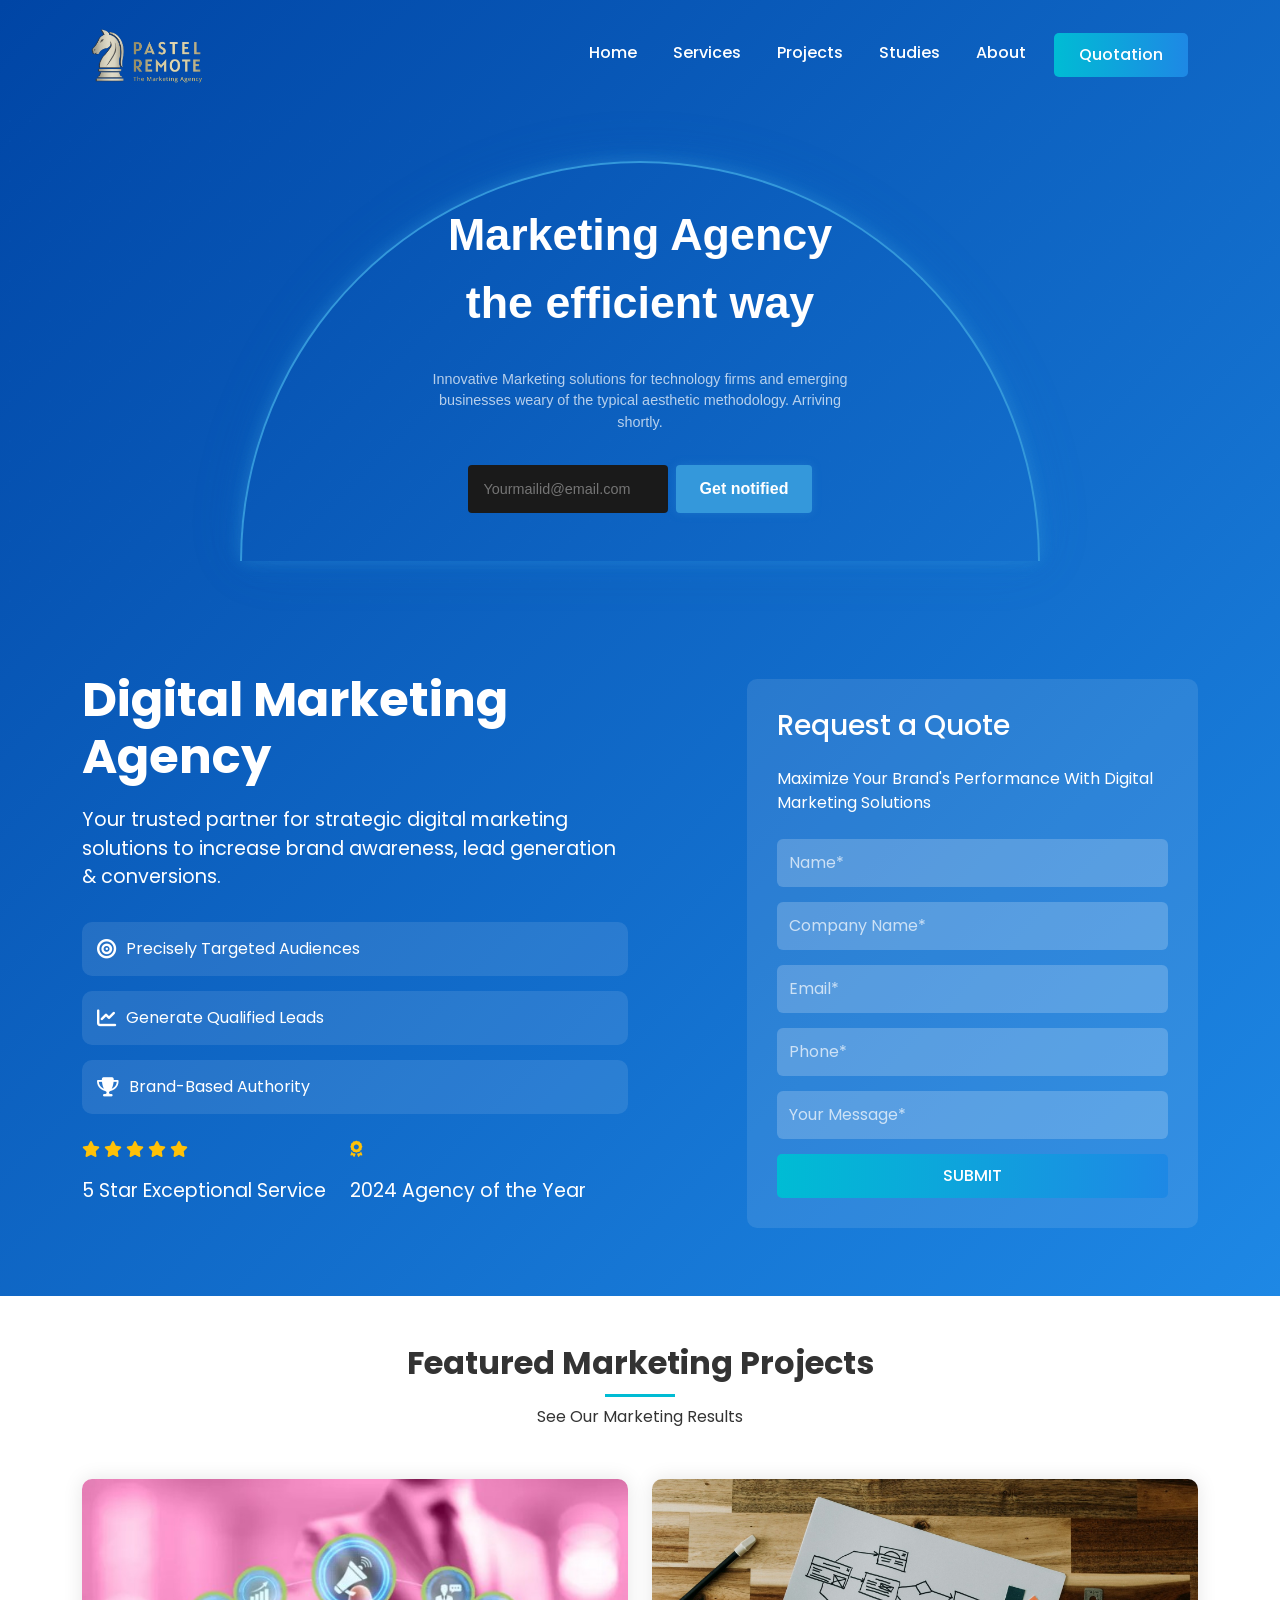
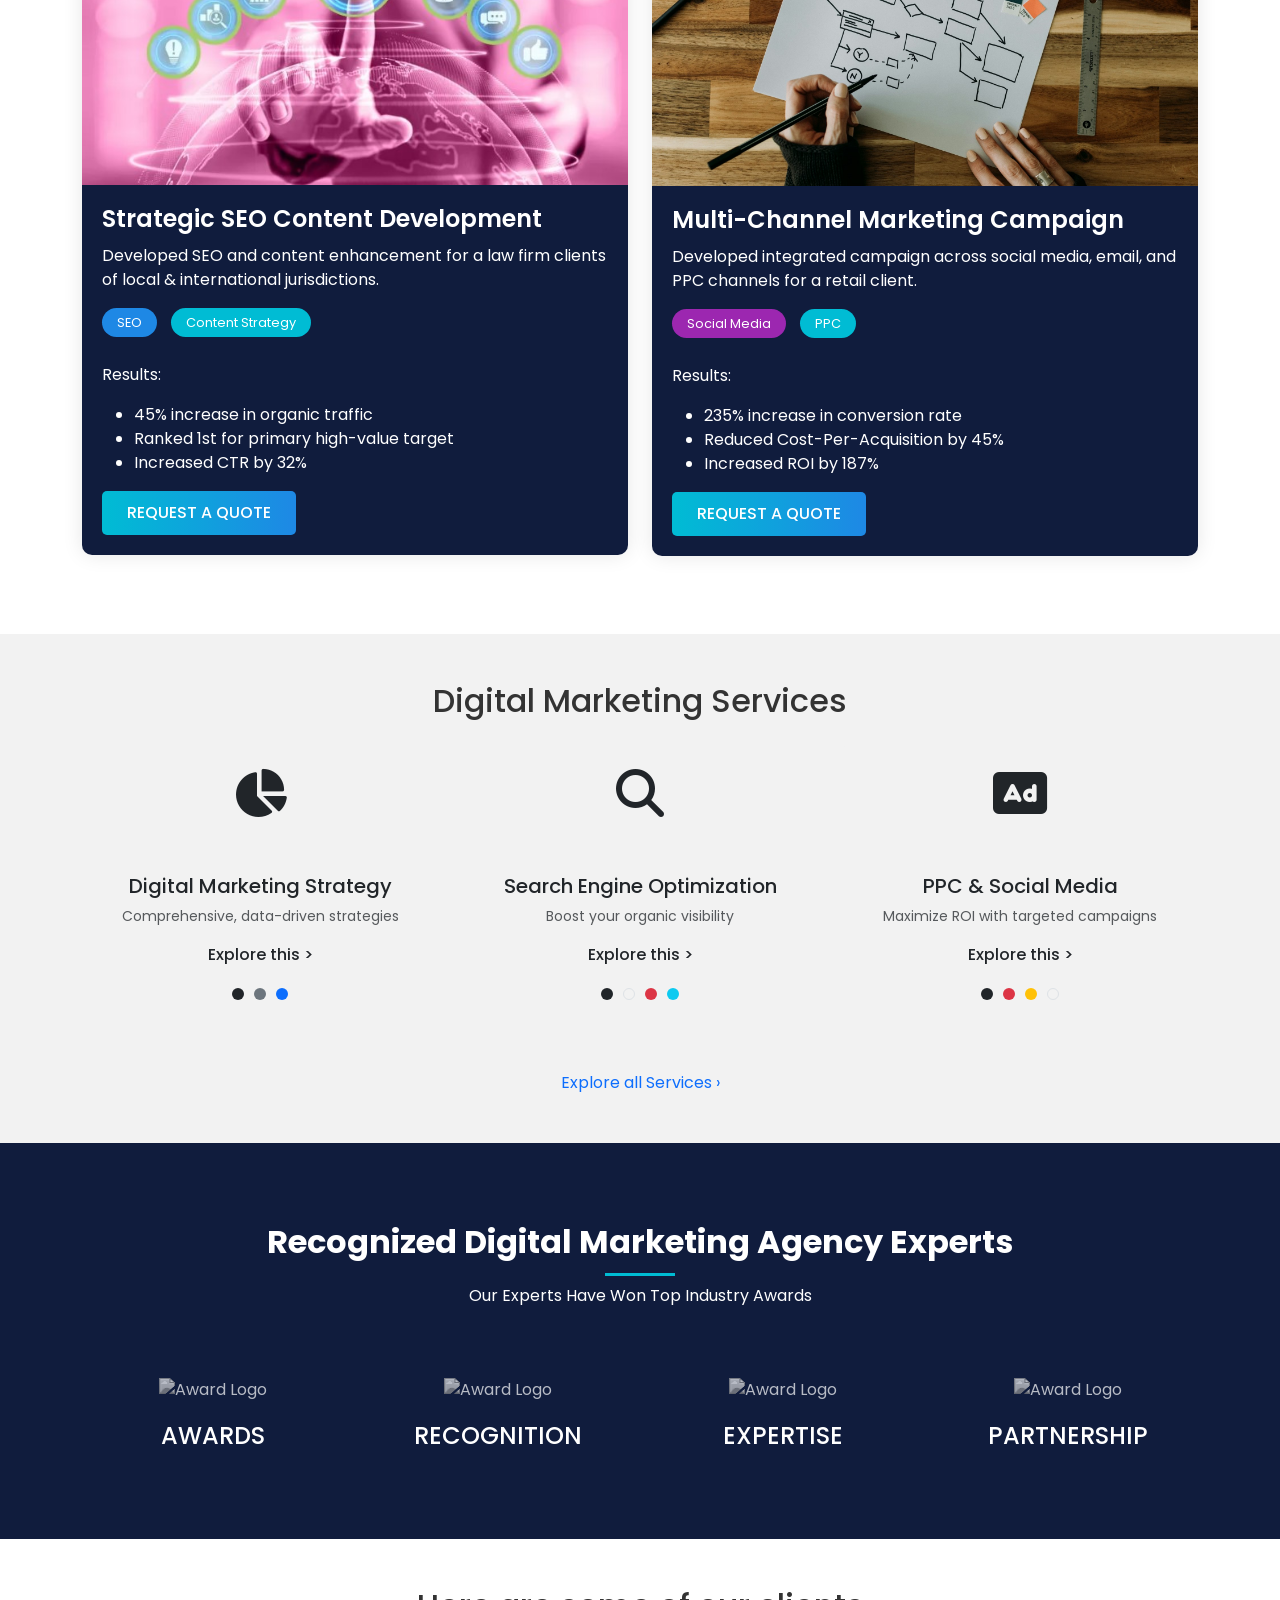
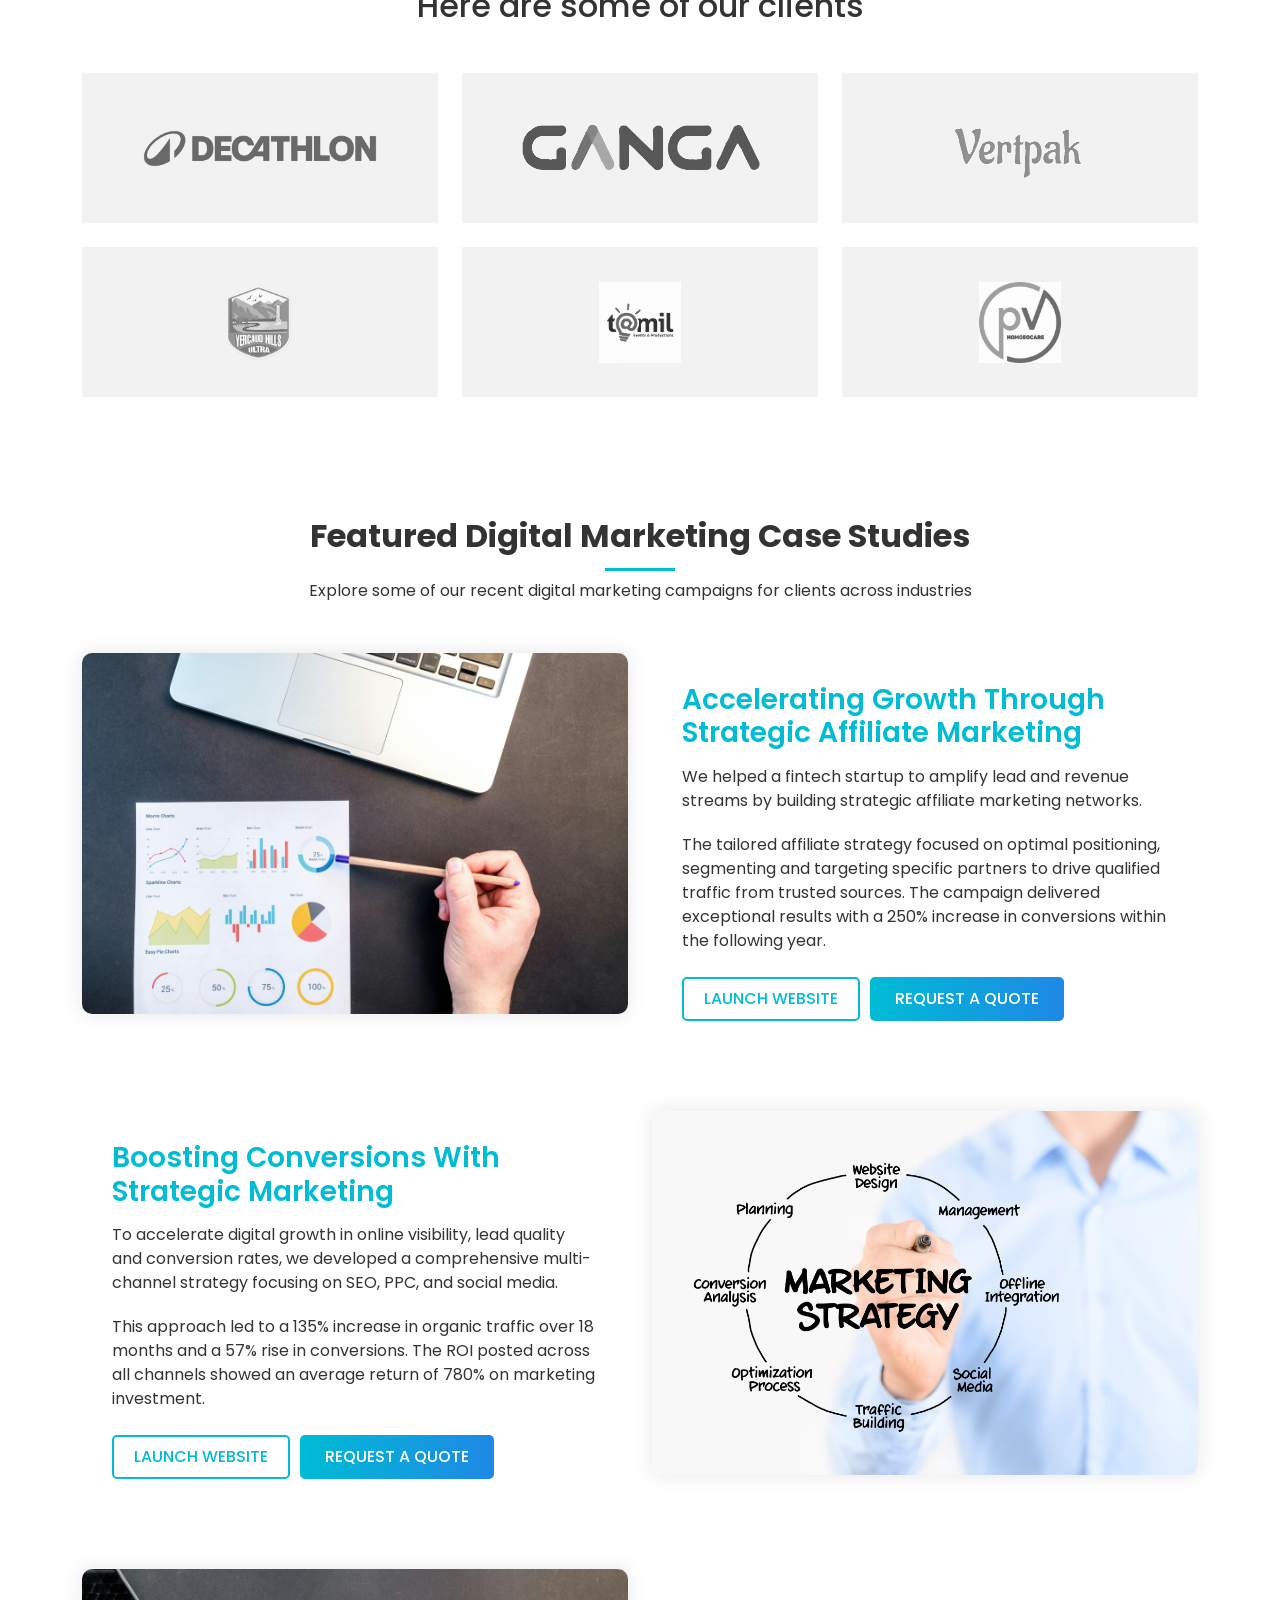
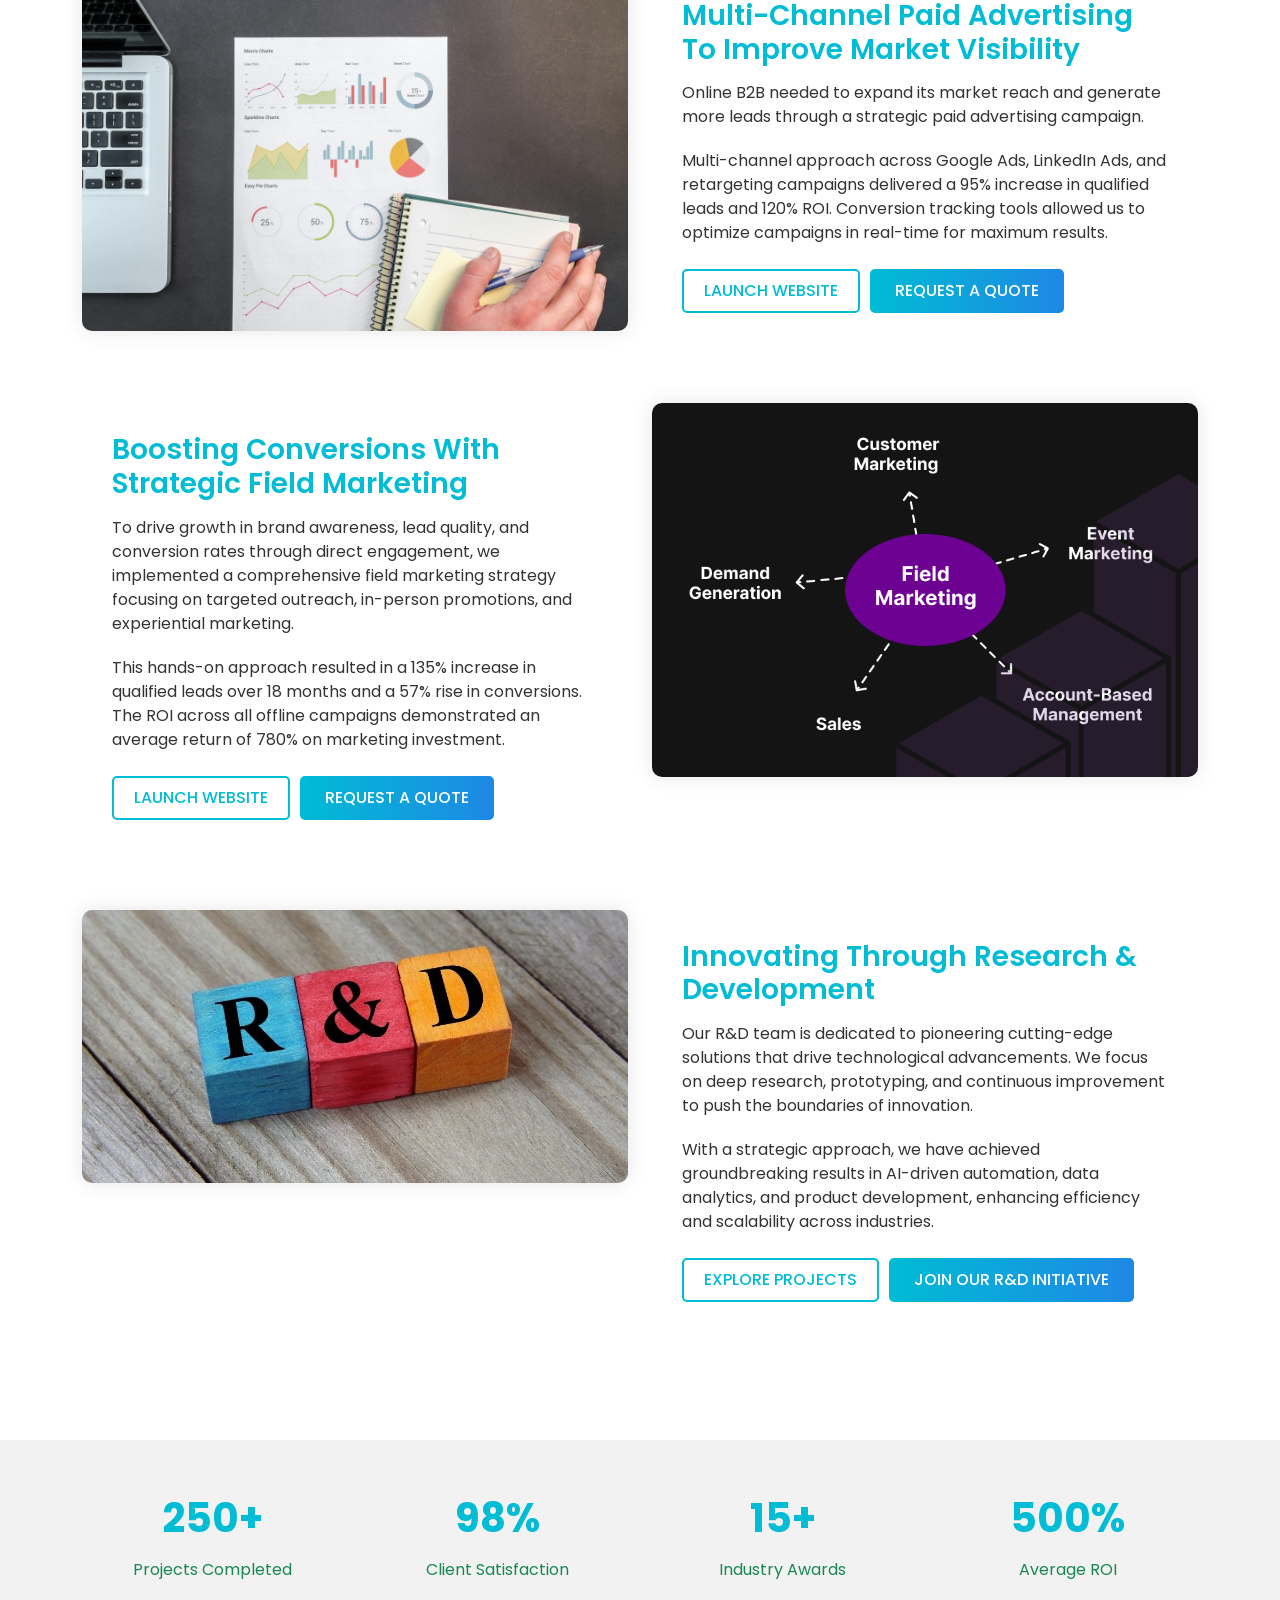
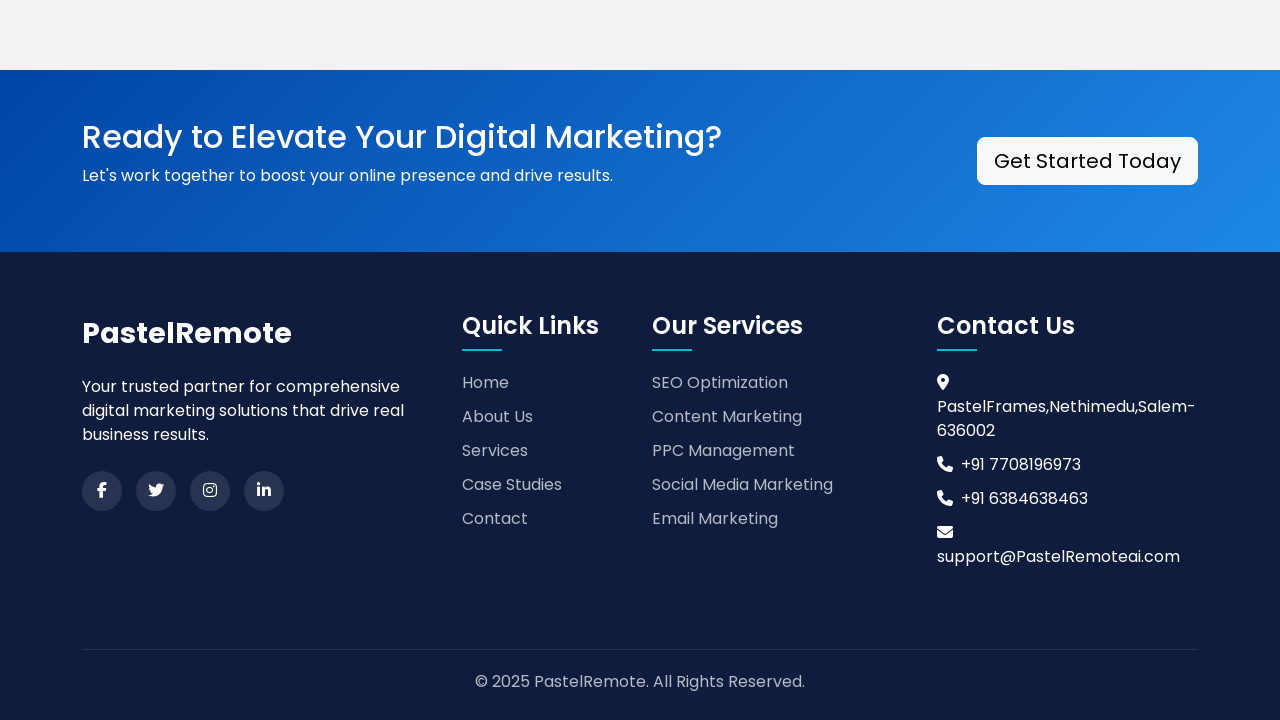
==== index.html @ 35d3e345 "navbar update" ====
<!DOCTYPE html>
<html lang="en">
<head>
    <meta charset="UTF-8">
    <meta name="viewport" content="width=device-width, initial-scale=1.0">
    <title>PastelRemote - Digital Marketing Agency</title>
    <!-- Bootstrap CSS -->
    <link href="https://cdnjs.cloudflare.com/ajax/libs/bootstrap/5.3.0/css/bootstrap.min.css" rel="stylesheet">
    <!-- Font Awesome -->
    <link href="https://cdnjs.cloudflare.com/ajax/libs/font-awesome/6.4.0/css/all.min.css" rel="stylesheet">
    <!-- Google Fonts -->
    <link href="https://fonts.googleapis.com/css2?family=Poppins:wght@300;400;500;600;700&display=swap" rel="stylesheet">
    <style>
        :root {
            --primary-color: #0045a5;
            --secondary-color: #1e88e5;
            --accent-color: #00bcd4;
            --dark-color: #101c3d;
            --light-color: #f8f9fa;
            --text-color: #333;
            --white-color: #fff;
        }
        
        body {
            font-family: 'Poppins', sans-serif;
            color: var(--text-color);
            overflow-x: hidden;
        }
        
        .gradient-bg {
            background: linear-gradient(135deg, var(--primary-color), var(--secondary-color));
            color: var(--white-color);
        }
        
        .dark-bg {
            background-color: var(--dark-color);
            color: var(--white-color);
        }
        
        .navbar {
            padding: 15px 0;
            transition: all 0.3s ease;
        }
        
        .navbar-brand {
            font-weight: 700;
            font-size: 1.8rem;
        }
        
        .navbar-nav .nav-item {
            margin: 0 10px;
        }
        
        .navbar-nav .nav-link {
            color: var(--white-color);
            font-weight: 500;
        }
        
        .btn-gradient {
            background: linear-gradient(to right, var(--accent-color), var(--secondary-color));
            color: var(--white-color);
            border: none;
            padding: 10px 25px;
            border-radius: 5px;
            font-weight: 500;
            transition: all 0.3s ease;
        }
        
        .btn-gradient:hover {
            background: linear-gradient(to right, var(--secondary-color), var(--accent-color));
            transform: translateY(-2px);
            box-shadow: 0 5px 15px rgba(0, 0, 0, 0.1);
        }
        
        .hero-section {
            min-height: 75vh;
            display: flex;
            align-items: center;
            position: relative;
            overflow: hidden;
        }
        
        .hero-content {
            padding: 60px 0;
        }
        
        .hero-content h1 {
            font-size: 3rem;
            font-weight: 700;
            margin-bottom: 20px;
        }
        
        .hero-content p {
            font-size: 1.2rem;
            margin-bottom: 30px;
        }
        
        .feature-box {
            padding: 15px;
            border-radius: 10px;
            display: flex;
            align-items: center;
            margin-bottom: 15px;
            background-color: rgba(255, 255, 255, 0.1);
        }
        
        .feature-box i {
            margin-right: 10px;
            font-size: 1.2rem;
        }
        
        .quote-form {
            background-color: rgba(255, 255, 255, 0.1);
            padding: 30px;
            border-radius: 10px;
        }
        
        .form-control {
            background-color: rgba(255, 255, 255, 0.2);
            border: none;
            color: var(--white-color);
            padding: 12px;
            margin-bottom: 15px;
        }
        
        .form-control::placeholder {
            color: rgba(255, 255, 255, 0.7);
        }
        
        .section-heading {
            margin-bottom: 50px;
            text-align: center;
        }
        
        .section-heading h2 {
            font-weight: 700;
            position: relative;
            display: inline-block;
            padding-bottom: 15px;
        }
        
        .section-heading h2:after {
            content: '';
            position: absolute;
            bottom: 0;
            left: 50%;
            transform: translateX(-50%);
            width: 70px;
            height: 3px;
            background: var(--accent-color);
        }
        
        .project-card {
            margin-bottom: 30px;
            border-radius: 10px;
            overflow: hidden;
            box-shadow: 0 0 20px rgba(0, 0, 0, 0.1);
            transition: all 0.3s ease;
        }
        
        .project-card:hover {
            transform: translateY(-10px);
            box-shadow: 0 10px 30px rgba(0, 0, 0, 0.15);
        }
        
        .project-content {
            padding: 20px;
        }
        
        .project-content h3 {
            font-size: 1.5rem;
            font-weight: 600;
            margin-bottom: 10px;
        }
        
        .project-tag {
            display: inline-block;
            padding: 5px 15px;
            border-radius: 50px;
            font-size: 0.8rem;
            margin-right: 10px;
            margin-bottom: 10px;
            color: var(--white-color);
        }
        
        .tag-seo {
            background-color: var(--secondary-color);
        }
        
        .tag-ppc {
            background-color: var(--accent-color);
        }
        
        .tag-social {
            background-color: #9c27b0;
        }
        
        .service-box {
            text-align: center;
            padding: 30px;
            border-radius: 10px;
            transition: all 0.3s ease;
            background-color: var(--white-color);
            box-shadow: 0 0 20px rgba(0, 0, 0, 0.05);
            margin-bottom: 30px;
        }
        
        .service-box:hover {
            transform: translateY(-10px);
            box-shadow: 0 10px 30px rgba(0, 0, 0, 0.1);
        }
        
        .service-box .service-icon {
            width: 70px;
            height: 70px;
            line-height: 70px;
            border-radius: 50%;
            margin: 0 auto 20px;
            background: linear-gradient(135deg, var(--accent-color), var(--secondary-color));
            color: var(--white-color);
            font-size: 1.5rem;
        }
        
        .service-box h3 {
            font-weight: 600;
            margin-bottom: 15px;
        }
        
        .awards-section {
            padding: 80px 0;
        }
        
        .award-logo {
            height: 80px;
            margin: 20px;
            filter: grayscale(100%);
            opacity: 0.7;
            transition: all 0.3s ease;
        }
        
        .award-logo:hover {
            filter: grayscale(0);
            opacity: 1;
        }
        
        .case-study-card {
            margin-bottom: 60px;
        }
        
        .case-study-img {
            border-radius: 10px;
            overflow: hidden;
            box-shadow: 0 0 20px rgba(0, 0, 0, 0.1);
        }
        
        .case-study-content {
            padding: 30px;
        }
        
        .case-study-content h3 {
            font-weight: 600;
            margin-bottom: 15px;
            color: var(--accent-color);
        }
        
        .case-study-content p {
            margin-bottom: 20px;
        }
        
        .btn-outline {
            border: 2px solid var(--accent-color);
            color: var(--accent-color);
            background: transparent;
            padding: 8px 20px;
            border-radius: 5px;
            font-weight: 500;
            transition: all 0.3s ease;
            margin-right: 10px;
        }
        
        .btn-outline:hover {
            background-color: var(--accent-color);
            color: var(--white-color);
        }
        
        .footer {
            padding: 60px 0 20px;
            background-color: var(--dark-color);
            color: var(--white-color);
        }
        
        .footer-logo {
            margin-bottom: 20px;
            font-size: 1.8rem;
            font-weight: 700;
        }
        
        .footer-links h4 {
            font-weight: 600;
            margin-bottom: 20px;
            position: relative;
            padding-bottom: 10px;
        }
        
        .footer-links h4:after {
            content: '';
            position: absolute;
            bottom: 0;
            left: 0;
            width: 40px;
            height: 2px;
            background: var(--accent-color);
        }
        
        .footer-links ul {
            list-style: none;
            padding-left: 0;
        }
        
        .footer-links ul li {
            margin-bottom: 10px;
        }
        
        .footer-links ul li a {
            color: rgba(255, 255, 255, 0.7);
            text-decoration: none;
            transition: all 0.3s ease;
        }
        
        .footer-links ul li a:hover {
            color: var(--accent-color);
            padding-left: 5px;
        }
        
        .footer-social a {
            display: inline-block;
            width: 40px;
            height: 40px;
            line-height: 40px;
            text-align: center;
            border-radius: 50%;
            background-color: rgba(255, 255, 255, 0.1);
            color: var(--white-color);
            margin-right: 10px;
            transition: all 0.3s ease;
        }
        
        .footer-social a:hover {
            background-color: var(--accent-color);
            transform: translateY(-3px);
        }
        
        .copyright {
            text-align: center;
            padding-top: 20px;
            border-top: 1px solid rgba(255, 255, 255, 0.1);
            margin-top: 40px;
            color: rgba(255, 255, 255, 0.7);
        }
        
        @media (max-width: 991px) {
            .hero-content h1 {
                font-size: 2.5rem;
            }
            
            .quote-form {
                margin-top: 40px;
            }
            
            .service-box {
                margin-bottom: 30px;
            }
        }
        
        @media (max-width: 767px) {
            .hero-content h1 {
                font-size: 2rem;
            }
            
            .hero-content {
                padding: 40px 0;
            }
            
            .section-heading h2 {
                font-size: 1.8rem;
            }
            
            .project-card {
                margin-bottom: 20px;
            }
            
            .case-study-img {
                margin-bottom: 20px;
            }
        }
        
        /* Animation */
        .fade-in {
            opacity: 0;
            animation: fadeIn 1s ease forwards;
        }
        
        @keyframes fadeIn {
            from {
                opacity: 0;
                transform: translateY(20px);
            }
            to {
                opacity: 1;
                transform: translateY(0);
            }
        }
        
        .stats-counter {
            font-size: 2.5rem;
            font-weight: 700;
            margin-bottom: 10px;
            color: var(--accent-color);
        }
        
        .stats-text {
            font-size: 1rem;
            color: rgba(255, 255, 255, 0.8);
        }
        
        .testimonial-slider {
            padding: 40px 0;
        }
        
        .testimonial-item {
            background-color: var(--white-color);
            border-radius: 10px;
            padding: 30px;
            box-shadow: 0 0 20px rgba(0, 0, 0, 0.1);
            margin: 10px;
        }
        
        .testimonial-text {
            font-style: italic;
            margin-bottom: 20px;
        }
        
        .testimonial-author {
            display: flex;
            align-items: center;
        }
        
        .testimonial-author img {
            width: 60px;
            height: 60px;
            border-radius: 50%;
            margin-right: 15px;
        }
        
        .testimonial-info h4 {
            font-size: 1.1rem;
            margin-bottom: 5px;
        }
        
        .testimonial-info p {
            font-size: 0.9rem;
            color: #777;
        }
        
        .rating {
            color: #ffc107;
            margin-bottom: 15px;
        }
        
        /* Carousel Indicators */
        .carousel-indicators {
            position: relative;
            margin-top: 30px;
        }
        
        .carousel-indicators [data-bs-target] {
            width: 12px;
            height: 12px;
            border-radius: 50%;
            background-color: rgba(0, 0, 0, 0.2);
            border: none;
        }
        
        .carousel-indicators .active {
            background-color: var(--accent-color);
        }
    </style>
</head>    
<body>
    <!-- Header -->
    <header class="gradient-bg">
        <nav class="navbar navbar-expand-lg">
            <div class="container">
                <a class="navbar-brand" href="#">
                    <img src="./public/images/logo/paselremote-logo.png" alt="PastelRemote.AI Logo" style="height: auto;width: 27%;">
                </a>
                <button class="navbar-toggler" type="button" data-bs-toggle="collapse" data-bs-target="#navbarNav" aria-controls="navbarNav" aria-expanded="false" aria-label="Toggle navigation">
                    <span class="navbar-toggler-icon"></span>
                </button>
              <div class="collapse navbar-collapse" id="navbarNav">
                    <ul class="navbar-nav ms-auto">
                        <li class="nav-item">
                            <a class="nav-link" href="#home">Home</a>
                        </li>
                        <li class="nav-item">
                            <a class="nav-link" href="#services">Services</a>
                        </li>
                        <li class="nav-item">
                            <a class="nav-link" href="#projects">Projects</a>
                        </li>
                        <li class="nav-item">
                            <a class="nav-link" href="#case-studies">Studies</a>
                        </li>
                        <li class="nav-item">
                            <a class="nav-link" href="#about">About</a>
                        </li>
                        <li class="nav-item">
                            <a class="btn btn-gradient" href="#contact">Quotation</a>
                        </li>
                    </ul>
                </div>
            </div>
        </nav>
        <!-- Hero Section -->
        <div class="design-work-container">
            <style>
              /* Scoped styles that won't affect the rest of your page */
              .design-work-container {
                position: relative;
                width: 100%;
                min-height: 500px;
                display: flex;
                justify-content: center;
                align-items: center;
                overflow: hidden;
                padding: 60px 20px;
                box-sizing: border-box;
              }
          
              .design-work-container * {
                box-sizing: border-box;
                font-family: 'Segoe UI', Tahoma, Geneva, Verdana, sans-serif;
              }
          
              .design-work-dots {
                position: absolute;
                width: 100%;
                height: 100%;
                top: 0;
                left: 0;
                background-image: radial-gradient(circle, rgba(102, 182, 255, 0.05) 1px, transparent 1px);
                background-size: 20px 20px;
                z-index: 1;
                opacity: 0.5;
              }
          
              .design-work-semi-circle {
                position: absolute;
                width: 800px;
                height: 400px;
                border-top-left-radius: 400px;
                border-top-right-radius: 400px;
                border: 2px solid #3498db;
                border-bottom: none;
                top: 50%;
                left: 50%;
                transform: translate(-50%, -50%);
                z-index: 2;
                box-shadow: 
                    0 0 15px rgba(52, 152, 219, 0.3),
                    0 0 30px rgba(52, 152, 219, 0.2),
                    0 0 60px rgba(52, 152, 219, 0.1);
              }
          
              .design-work-content {
                position: relative;
                z-index: 3;
                text-align: center;
                color: #ffffff;
                width: 100%;
                max-width: 500px;
              }
          
              .design-work-content h2 {
                font-size: 2.8rem;
                font-weight: 600;
                margin: 0 0 0.5rem 0;
                color: #ffffff;
              }
          
              .design-work-content .subtitle {
                font-size: 2.8rem;
                font-weight: 600;
                margin: 0 0 2rem 0;
                color: #ffffff;
              }
          
              .design-work-content p {
                color: rgba(255, 255, 255, 0.7);
                font-size: 0.9rem;
                line-height: 1.5;
                margin: 0 auto 2rem auto;
                max-width: 450px;
              }
          
              .design-work-form {
                display: flex;
                justify-content: center;
                gap: 0.5rem;
                margin-top: 1.5rem;
              }
          
              .design-work-input {
                padding: 0.75rem 1rem;
                background-color: #1a1a1a;
                border: none;
                border-radius: 4px;
                color: #ffffff;
                font-size: 0.9rem;
                width: 200px;
              }
          
              .design-work-button {
                padding: 0.75rem 1.5rem;
                background-color: #3498db;
                color: #ffffff;
                border: none;
                border-radius: 4px;
                font-weight: 600;
                cursor: pointer;
                transition: all 0.3s ease;
                box-shadow: 0 0 10px rgba(52, 152, 219, 0.3);
              }
          
              .design-work-button:hover {
                background-color: #67b6ff;
                box-shadow: 0 0 15px rgba(52, 152, 219, 0.5);
              }
          
              @media (max-width: 768px) {
                .design-work-content h2, 
                .design-work-content .subtitle {
                  font-size: 2rem;
                }
          
                .design-work-semi-circle {
                  width: 120vw;
                  height: 60vw;
                  border-top-left-radius: 60vw;
                  border-top-right-radius: 60vw;
                }
                
                .design-work-form {
                  flex-direction: column;
                  align-items: center;
                }
                
                .design-work-input {
                  width: 100%;
                  max-width: 300px;
                }
              }
            </style>
          
            <div class="design-work-dots"></div>
            <div class="design-work-semi-circle"></div>
            <div class="design-work-content">
              <h2>Marketing Agency</h2>
              <div class="subtitle">the efficient way</div>
              <p>Innovative Marketing solutions for technology firms and emerging businesses weary of the typical aesthetic methodology. Arriving shortly.</p>
              <div class="design-work-form">
                <input type="email" class="design-work-input" placeholder="Yourmailid@email.com" aria-label="Email address">
                <button class="design-work-button">Get notified</button>
              </div>
            </div>
          </div>
          
          <script>
            // Isolated script to avoid conflicts
            (function() {
              const button = document.querySelector('.design-work-button');
              const input = document.querySelector('.design-work-input');
              
              if (button && input) {
                button.addEventListener('click', function() {
                  if (input.value) {
                    alert('Thank you! We will notify you when we launch.');
                    input.value = '';
                  } else {
                    alert('Please enter your email address.');
                  }
                });
              }
            })();
          </script>
        <section class="hero-section" id="home">
            <div class="container">
                <div class="row align-items-center">
                    <div class="col-lg-6 fade-in">
                        <div class="hero-content">
                            <h1>Digital Marketing Agency</h1>
                            <p>Your trusted partner for strategic digital marketing solutions to increase brand awareness, lead generation & conversions.</p>
                            
                            <div class="feature-box">
                                <i class="fas fa-bullseye"></i>
                                <span>Precisely Targeted Audiences</span>
                            </div>
                            
                            <div class="feature-box">
                                <i class="fas fa-chart-line"></i>
                                <span>Generate Qualified Leads</span>
                            </div>
                            
                            <div class="feature-box">
                                <i class="fas fa-trophy"></i>
                                <span>Brand-Based Authority</span>
                            </div>
                            
                            <div class="d-flex mt-4">
                                <div class="me-4">
                                    <div class="rating">
                                        <i class="fas fa-star"></i>
                                        <i class="fas fa-star"></i>
                                        <i class="fas fa-star"></i>
                                        <i class="fas fa-star"></i>
                                        <i class="fas fa-star"></i>
                                    </div>
                                    <p>5 Star Exceptional Service</p>
                                </div>
                                <div>
                                    <div class="rating">
                                        <i class="fas fa-award"></i>
                                    </div>
                                    <p>2024 Agency of the Year</p>
                                </div>
                            </div>
                        </div>
                    </div>
                    <div class="col-lg-5 offset-lg-1 fade-in">
                        <div class="quote-form">
                            <h3 class="mb-4">Request a Quote</h3>
                            <p class="mb-4">Maximize Your Brand's Performance With Digital Marketing Solutions</p>
                            <form>
                                <div class="form-group">
                                    <input type="text" class="form-control" placeholder="Name*" required>
                                </div>
                                <div class="form-group">
                                    <input type="text" class="form-control" placeholder="Company Name*" required>
                                </div>
                                <div class="form-group">
                                    <input type="email" class="form-control" placeholder="Email*" required>
                                </div>
                                <div class="form-group">
                                    <input type="tel" class="form-control" placeholder="Phone*" required>
                                </div>
                                <div class="form-group">
                                    <input type="text" class="form-control" placeholder="Your Message*" required>
                                </div>
                                <button type="submit" class="btn btn-gradient w-100">SUBMIT</button>
                            </form>
                        </div>
                    </div>
                </div>
            </div>
        </section>
    </header>

    <!-- Featured Projects Section -->
    <section class="py-5" id="projects">
        <div class="container">
            <div class="section-heading">
                <h2>Featured Marketing Projects</h2>
                <p>See Our Marketing Results</p>
            </div>
            
            <div class="row">
                <div class="col-lg-6 fade-in">
                    <div class="project-card">
                        <img src="public/images/campigns_right.jpg" alt="Project Image" class="img-fluid">
                        <div class="project-content dark-bg">
                            <h3>Strategic SEO Content Development</h3>
                            <p>Developed SEO and content enhancement for a law firm clients of local & international jurisdictions.</p>
                            <div class="mb-3">
                                <span class="project-tag tag-seo">SEO</span>
                                <span class="project-tag tag-ppc">Content Strategy</span>
                            </div>
                            <p>Results:</p>
                            <ul>
                                <li>45% increase in organic traffic</li>
                                <li>Ranked 1st for primary high-value target</li>
                                <li>Increased CTR by 32%</li>
                            </ul>
                            <a href="#" class="btn btn-gradient">REQUEST A QUOTE</a>
                        </div>
                    </div>
                </div>
                
                <div class="col-lg-6 fade-in">
                    <div class="project-card">
                        <img src="public/images/planning.jpg" alt="Project Image" class="img-fluid">
                        <div class="project-content dark-bg">
                            <h3>Multi-Channel Marketing Campaign</h3>
                            <p>Developed integrated campaign across social media, email, and PPC channels for a retail client.</p>
                            <div class="mb-3">
                                <span class="project-tag tag-social">Social Media</span>
                                <span class="project-tag tag-ppc">PPC</span>
                            </div>
                            <p>Results:</p>
                            <ul>
                                <li>235% increase in conversion rate</li>
                                <li>Reduced Cost-Per-Acquisition by 45%</li>
                                <li>Increased ROI by 187%</li>
                            </ul>
                            <a href="#" class="btn btn-gradient">REQUEST A QUOTE</a>
                        </div>
                    </div>
                </div>
            </div>
        </div>
    </section>

    <!-- Services Section -->
    <section class="py-5 bg-light" id="services">
        <div class="container">
            <h2 class="text-center mb-4">Digital Marketing Services</h2>
            
            <div class="row">
                <div class="col-md-4 mb-4">
                    <div class="card border-0 bg-light">
                        <div class="text-center p-4">
                            <div class="service-icon mb-3">
                                <i class="fas fa-chart-pie fa-3x"></i>
                            </div>
                        </div>
                        <div class="card-body text-center">
                            <h5 class="card-title">Digital Marketing Strategy</h5>
                            <p class="card-text small text-muted">Comprehensive, data-driven strategies</p>
                            <p class="price mt-2">Explore this ></p>
                            <div class="color-options mt-3">
                                <span class="dot bg-dark"></span>
                                <span class="dot bg-secondary"></span>
                                <span class="dot bg-primary"></span>
                            </div>
                        </div>
                    </div>
                </div>
                
                <div class="col-md-4 mb-4">
                    <div class="card border-0 bg-light">
                        <div class="text-center p-4">
                            <div class="service-icon mb-3">
                                <i class="fas fa-search fa-3x"></i>
                            </div>
                        </div>
                        <div class="card-body text-center">
                            <h5 class="card-title">Search Engine Optimization</h5>
                            <p class="card-text small text-muted">Boost your organic visibility</p>
                            <p class="price mt-2">Explore this ></p>
                            <div class="color-options mt-3">
                                <span class="dot bg-dark"></span>
                                <span class="dot bg-light border"></span>
                                <span class="dot bg-danger"></span>
                                <span class="dot bg-info"></span>
                            </div>
                        </div>
                    </div>
                </div>
                
                <div class="col-md-4 mb-4">
                    <div class="card border-0 bg-light">
                        <div class="text-center p-4">
                            <div class="service-icon mb-3">
                                <i class="fas fa-ad fa-3x"></i>
                            </div>
                        </div>
                        <div class="card-body text-center">
                            <h5 class="card-title">PPC & Social Media</h5>
                            <p class="card-text small text-muted">Maximize ROI with targeted campaigns</p>
                            <p class="price mt-2">Explore this ></p>
                            <div class="color-options mt-3">
                                <span class="dot bg-dark"></span>
                                <span class="dot bg-danger"></span>
                                <span class="dot bg-warning"></span>
                                <span class="dot bg-light border"></span>
                            </div>
                        </div>
                    </div>
                </div>
            </div>
            
            <div class="text-center mt-4">
                <a href="#" class="text-decoration-none">Explore all Services ›</a>
            </div>
        </div>
        
        <style>
            .dot {
                display: inline-block;
                width: 12px;
                height: 12px;
                border-radius: 50%;
                margin: 0 3px;
            }
            .price {
                font-weight: 500;
            }
            .card {
                transition: transform 0.3s;
            }
            .card:hover {
                transform: translateY(-5px);
            }
        </style>
    </section>

    <!-- Awards Section -->
    <section class="awards-section dark-bg" id="awards">
        <div class="container">
            <div class="section-heading">
                <h2>Recognized Digital Marketing Agency Experts</h2>
                <p>Our Experts Have Won Top Industry Awards</p>
            </div>
            
            <div class="row text-center">
                <div class="col-lg-3 col-md-6 fade-in">
                    <img src="/api/placeholder/160/80" alt="Award Logo" class="award-logo">
                    <h4>AWARDS</h4>
                </div>
                
                <div class="col-lg-3 col-md-6 fade-in">
                    <img src="/api/placeholder/160/80" alt="Award Logo" class="award-logo">
                    <h4>RECOGNITION</h4>
                </div>
                
                <div class="col-lg-3 col-md-6 fade-in">
                    <img src="/api/placeholder/160/80" alt="Award Logo" class="award-logo">
                    <h4>EXPERTISE</h4>
                </div>
                
                <div class="col-lg-3 col-md-6 fade-in">
                    <img src="/api/placeholder/160/80" alt="Award Logo" class="award-logo">
                    <h4>PARTNERSHIP</h4>
                </div>
            </div>
            

        </div>
    </section>
    <section class="py-5">
        <div class="container">
            <h2 class="text-center mb-5">Here are some of our clients</h2>
            
            <div class="row">
                <!-- First row of logos -->
                <div class="col-md-4 mb-4">
                    <div class="client-box bg-light p-4 d-flex align-items-center justify-content-center">
                        <img src="public/images/logo/Decathlon_Logo.png" alt="Decathlon" class="client-logo">
                    </div>
                </div>
                <div class="col-md-4 mb-4">
                    <div class="client-box bg-light p-4 d-flex align-items-center justify-content-center">
                        <img src="public/images/logo/ganga.png" alt="Ganga" class="client-logo">
                    </div>
                </div>

                
                <div class="col-md-4 mb-4">
                    <div class="client-box bg-light p-4 d-flex align-items-center justify-content-center">
                        <img src="public/images/logo/vertpak.png" alt="Vertpak" class="client-logo">
                    </div>
                </div>
                
                <!-- Second row of logos -->
                <div class="col-md-4 mb-4">
                    <div class="client-box bg-light p-4 d-flex align-items-center justify-content-center">
                        <img src="public/images/logo/yercaud_hills_ultra.png" alt="Yercaud Hills Ultra" class="client-logo">
                    </div>
                </div>
                
                <div class="col-md-4 mb-4">
                    <div class="client-box bg-light p-4 d-flex align-items-center justify-content-center">
                        <img src="public/images/logo/tamil_events.png" alt="Tamil Events" class="client-logo">
                    </div>
                </div>
                <div class="col-md-4 mb-4">
                    <div class="client-box bg-light p-4 d-flex align-items-center justify-content-center">
                        <img src="public/images/logo/homeo.jpg" alt="Modern Madras" class="client-logo">
                    </div>
                </div>
                

            </div>
        </div>
        
        <style>
            .client-box {
                height: 150px;
                border-radius: 0;
                overflow: hidden;
            }
            
            .client-logo {
                max-width: 80%;
                max-height: 80%;
                object-fit: contain;
                filter: grayscale(100%);
                opacity: 0.8;
                transition: all 0.3s ease;
            }
            
            .client-box:hover .client-logo {
                filter: grayscale(0%);
                opacity: 1;
            }
            
            .bg-light {
                background-color: #f2f2f2 !important;
            }
        </style>
    </section>

    <!-- Case Studies Section -->
    <section class="py-5" id="case-studies">
        <div class="container">
            <div class="section-heading">
                <h2>Featured Digital Marketing Case Studies</h2>
                <p>Explore some of our recent digital marketing campaigns for clients across industries</p>
            </div>
            
            <div class="row case-study-card">
                <div class="col-lg-6 fade-in">
                    <div class="case-study-img">
                        <img src="public/images/case_study.jpg" alt="Case Study Image" class="img-fluid">
                    </div>
                </div>
                <div class="col-lg-6 fade-in">
                    <div class="case-study-content">
                        <h3>Accelerating Growth Through Strategic Affiliate Marketing</h3>
                        <p>We helped a fintech startup to amplify lead and revenue streams by building strategic affiliate marketing networks.</p>
                        <p>The tailored affiliate strategy focused on optimal positioning, segmenting and targeting specific partners to drive qualified traffic from trusted sources. The campaign delivered exceptional results with a 250% increase in conversions within the following year.</p>
                        <div class="d-flex mt-4">
                            <a href="#" class="btn btn-outline">LAUNCH WEBSITE</a>
                            <a href="#" class="btn btn-gradient">REQUEST A QUOTE</a>
                        </div>
                    </div>
                </div>
            </div>
            
            <div class="row case-study-card">
                <div class="col-lg-6 order-lg-2 fade-in">
                    <div class="case-study-img">
                        <img src="public/images/campigns.jpg" alt="Case Study Image" class="img-fluid">
                    </div>
                </div>
                <div class="col-lg-6 order-lg-1 fade-in">
                    <div class="case-study-content">
                        <h3>Boosting Conversions With Strategic Marketing</h3>
                        <p>To accelerate digital growth in online visibility, lead quality and conversion rates, we developed a comprehensive multi-channel strategy focusing on SEO, PPC, and social media.</p>
                        <p>This approach led to a 135% increase in organic traffic over 18 months and a 57% rise in conversions. The ROI posted across all channels showed an average return of 780% on marketing investment.</p>
                        <div class="d-flex mt-4">
                            <a href="#" class="btn btn-outline">LAUNCH WEBSITE</a>
                            <a href="#" class="btn btn-gradient">REQUEST A QUOTE</a>
                        </div>
                    </div>
                </div>
            </div>            
            <div class="row case-study-card">
                <div class="col-lg-6 fade-in">
                    <div class="case-study-img">
                        <img src="public/images/case_study_1.jpg" alt="Case Study Image" class="img-fluid">
                    </div>
                </div>
                <div class="col-lg-6 fade-in">
                    <div class="case-study-content">
                        <h3>Multi-Channel Paid Advertising To Improve Market Visibility</h3>
                        <p>Online B2B needed to expand its market reach and generate more leads through a strategic paid advertising campaign.</p>
                        <p>Multi-channel approach across Google Ads, LinkedIn Ads, and retargeting campaigns delivered a 95% increase in qualified leads and 120% ROI. Conversion tracking tools allowed us to optimize campaigns in real-time for maximum results.</p>
                        <div class="d-flex mt-4">
                            <a href="#" class="btn btn-outline">LAUNCH WEBSITE</a>
                            <a href="#" class="btn btn-gradient">REQUEST A QUOTE</a>
                        </div>
                    </div>
                </div>
            </div>
            <div class="row case-study-card">
                <div class="col-lg-6 order-lg-2 fade-in">
                    <div class="case-study-img">
                        <img src="public/images/feild-marketing.png" alt="Case Study Image" class="img-fluid">
                    </div>
                </div>
                <div class="col-lg-6 order-lg-1 fade-in">
                    <div class="case-study-content">
                        <h3>Boosting Conversions With Strategic Field Marketing</h3>
                        <p>To drive growth in brand awareness, lead quality, and conversion rates through direct engagement, we implemented a comprehensive field marketing strategy focusing on targeted outreach, in-person promotions, and experiential marketing.</p>
                        <p>This hands-on approach resulted in a 135% increase in qualified leads over 18 months and a 57% rise in conversions. The ROI across all offline campaigns demonstrated an average return of 780% on marketing investment.</p>
                        <div class="d-flex mt-4">
                            <a href="#" class="btn btn-outline">LAUNCH WEBSITE</a>
                            <a href="#" class="btn btn-gradient">REQUEST A QUOTE</a>
                        </div>
                    </div>
                </div>
            </div>
            <div class="row case-study-card">
                <div class="col-lg-6  fade-in">
                    <div class="case-study-img">
                        <img src="public/images/r&d.jpg" alt="Research & Development Image" class="img-fluid">
                    </div>
                </div>
                <div class="col-lg-6  fade-in">
                    <div class="case-study-content">
                        <h3>Innovating Through Research & Development</h3>
                        <p>Our R&D team is dedicated to pioneering cutting-edge solutions that drive technological advancements. We focus on deep research, prototyping, and continuous improvement to push the boundaries of innovation.</p>
                        <p>With a strategic approach, we have achieved groundbreaking results in AI-driven automation, data analytics, and product development, enhancing efficiency and scalability across industries.</p>
                        <div class="d-flex mt-4">
                            <a href="#" class="btn btn-outline">EXPLORE PROJECTS</a>
                            <a href="#" class="btn btn-gradient">JOIN OUR R&D INITIATIVE</a>
                        </div>
                    </div>
                </div>
            </div>
            
        </div>
    </section>

    <!-- Testimonials Section -->
    <!-- <section class="testimonials-section py-5">
        <div class="container">
            <div class="row justify-content-center">
                <div class="col-lg-8 text-center">
                    <div class="testimonial-icon mb-3">
                        <i class="fas fa-quote-right fa-2x"></i>
                    </div>
                    <h2>Our People Are Saying</h2>
                    
                    <div id="testimonialCarousel" class="carousel slide" data-bs-ride="carousel">
                        <div class="carousel-inner">
                            <div class="carousel-item active">
                                <div class="testimonial-content">
                                    <p class="testimonial-text">
                                        "PastelRemote transformed our digital presence. Their strategic approach to SEO and content marketing doubled our organic traffic in just 6 months."
                                    </p>
                                    <div class="profile-images mt-5 mb-3">
                                        <div class="profile-image-group">
                                            <img src="/api/placeholder/60/60" alt="Client 1" class="rounded-circle profile-img active">
                                            <img src="/api/placeholder/60/60" alt="Client 2" class="rounded-circle profile-img">
                                            <img src="/api/placeholder/60/60" alt="Client 3" class="rounded-circle profile-img">
                                        </div>
                                    </div>
                                    <h5 class="client-name">Sarah Johnson</h5>
                                    <p class="client-position">Marketing Director, TechSolutions</p>
                                </div>
                            </div>
                            
                            <div class="carousel-item">
                                <div class="testimonial-content">
                                    <p class="testimonial-text">
                                        "The PPC campaigns developed by PastelRemote reduced our cost per acquisition by 40% while increasing our conversion rates significantly."
                                    </p>
                                    <div class="profile-images mt-5 mb-3">
                                        <div class="profile-image-group">
                                            <img src="/api/placeholder/60/60" alt="Client 1" class="rounded-circle profile-img">
                                            <img src="/api/placeholder/60/60" alt="Client 2" class="rounded-circle profile-img active">
                                            <img src="/api/placeholder/60/60" alt="Client 3" class="rounded-circle profile-img">
                                        </div>
                                    </div>
                                    <h5 class="client-name">Michael Rodriguez</h5>
                                    <p class="client-position">CEO, Growth Enterprises</p>
                                </div>
                            </div>
                            
                            <div class="carousel-item">
                                <div class="testimonial-content">
                                    <p class="testimonial-text">
                                        "Their holistic approach to digital marketing has been a game-changer for our brand. We've seen a 300% ROI on our marketing spend."
                                    </p>
                                    <div class="profile-images mt-5 mb-3">
                                        <div class="profile-image-group">
                                            <img src="/api/placeholder/60/60" alt="Client 1" class="rounded-circle profile-img">
                                            <img src="/api/placeholder/60/60" alt="Client 2" class="rounded-circle profile-img">
                                            <img src="/api/placeholder/60/60" alt="Client 3" class="rounded-circle profile-img active">
                                        </div>
                                    </div>
                                    <h5 class="client-name">Amanda Chen</h5>
                                    <p class="client-position">Founder, StyleHub</p>
                                </div>
                            </div>
                            
                            <div class="carousel-item">
                                <div class="testimonial-content">
                                    <p class="testimonial-text">
                                        "Working with PastelRemote has been a revelation. Their email marketing campaigns have consistently delivered a 25% open rate and 12% click-through rate."
                                    </p>
                                    <div class="profile-images mt-5 mb-3">
                                        <div class="profile-image-group">
                                            <img src="/api/placeholder/60/60" alt="Client 4" class="rounded-circle profile-img active">
                                            <img src="/api/placeholder/60/60" alt="Client 5" class="rounded-circle profile-img">
                                            <img src="/api/placeholder/60/60" alt="Client 6" class="rounded-circle profile-img">
                                        </div>
                                    </div>
                                    <h5 class="client-name">David Thompson</h5>
                                    <p class="client-position">Marketing Manager, Retail Group</p>
                                </div>
                            </div>
                        </div>
                        
                        <div class="carousel-controls mt-4">
                            <button class="carousel-control-prev" type="button" data-bs-target="#testimonialCarousel" data-bs-slide="prev">
                                <span class="carousel-control-prev-icon" aria-hidden="true"></span>
                                <span class="visually-hidden">Previous</span>
                            </button>
                            <button class="carousel-control-next" type="button" data-bs-target="#testimonialCarousel" data-bs-slide="next">
                                <span class="carousel-control-next-icon" aria-hidden="true"></span>
                                <span class="visually-hidden">Next</span>
                            </button>
                        </div>
                    </div>
                </div>
            </div>
        </div>
        
        <style>
            .testimonials-section {
                background: linear-gradient(135deg, #f9f0ff 0%, #ffe2e6 100%);
                padding: 80px 0;
            }
            
            .testimonial-icon {
                color: #8a3cff;
            }
            
            h2 {
                margin-bottom: 40px;
                font-weight: 600;
            }
            
            .testimonial-text {
                font-size: 1.25rem;
                line-height: 1.8;
                color: #555;
                max-width: 750px;
                margin: 0 auto;
            }
            
            .profile-images {
                display: flex;
                justify-content: center;
            }
            
            .profile-image-group {
                display: flex;
                justify-content: center;
                align-items: center;
            }
            
            .profile-img {
                width: 50px;
                height: 50px;
                object-fit: cover;
                margin: 0 5px;
                border: 2px solid transparent;
                opacity: 0.5;
                transition: all 0.3s ease;
            }
            
            .profile-img.active {
                width: 60px;
                height: 60px;
                opacity: 1;
                border: 2px solid #8a3cff;
            }
            
            .client-name {
                font-weight: 600;
                margin-bottom: 5px;
            }
            
            .client-position {
                color: #777;
                font-size: 0.9rem;
            }
            
            .carousel-controls {
                display: flex;
                justify-content: center;
                gap: 20px;
            }
            
            .carousel-control-prev, .carousel-control-next {
                position: relative;
                width: 40px;
                height: 40px;
                background-color: rgba(138, 60, 255, 0.1);
                border-radius: 50%;
                border: none;
                display: flex;
                align-items: center;
                justify-content: center;
            }
            
            .carousel-control-prev-icon, .carousel-control-next-icon {
                background-color: #8a3cff;
                border-radius: 50%;
                padding: 10px;
            }
        </style>
    </section> -->

    <!-- Stats Section -->
    <section class="py-5 bg-light">
        <div class="container">
            <div class="row text-center">
                <div class="col-lg-3 col-md-6 mb-4 fade-in">
                    <div class="stats-counter">250+</div>
                    <p class="stats-text text-success">Projects Completed</p>
                </div>
                <div class="col-lg-3 col-md-6 mb-4 fade-in">
                    <div class="stats-counter">98%</div>
                    <p class="stats-text  text-success">Client Satisfaction</p>
                </div>
                <div class="col-lg-3 col-md-6 mb-4 fade-in">
                    <div class="stats-counter">15+</div>
                    <p class="stats-text text-success">Industry Awards</p>
                </div>
                <div class="col-lg-3 col-md-6 mb-4 fade-in">
                    <div class="stats-counter">500%</div>
                    <p class="stats-text text-success">Average ROI</p>
                </div>
            </div>
        </div>
    </section>

    <!-- CTA Section -->
    <section class="py-5 gradient-bg">
        <div class="container">
            <div class="row align-items-center">
                <div class="col-lg-8 text-center text-lg-start fade-in">
                    <h2>Ready to Elevate Your Digital Marketing?</h2>
                    <p>Let's work together to boost your online presence and drive results.</p>
                </div>
                <div class="col-lg-4 text-center text-lg-end fade-in">
                    <a href="#" class="btn btn-light btn-lg">Get Started Today</a>
                </div>
            </div>
        </div>
    </section>

    <!-- Footer -->
    <footer class="footer">
        <div class="container">
            <div class="row">
                <div class="col-lg-4 mb-4">
                    <div class="footer-logo">PastelRemote</div>
                    <p>Your trusted partner for comprehensive digital marketing solutions that drive real business results.</p>
                    <div class="footer-social mt-4">
                        <a href="#"><i class="fab fa-facebook-f"></i></a>
                        <a href="#"><i class="fab fa-twitter"></i></a>
                        <a href="#"><i class="fab fa-instagram"></i></a>
                        <a href="#"><i class="fab fa-linkedin-in"></i></a>
                    </div>
                </div>
                <div class="col-lg-2 col-md-6 mb-4">
                    <div class="footer-links">
                        <h4>Quick Links</h4>
                        <ul>
                            <li><a href="#home">Home</a></li>
                            <li><a href="#about">About Us</a></li>
                            <li><a href="#services">Services</a></li>
                            <li><a href="#case-studies">Case Studies</a></li>
                            <li><a href="#contact">Contact</a></li>
                        </ul>
                    </div>
                </div>
                <div class="col-lg-3 col-md-6 mb-4">
                    <div class="footer-links">
                        <h4>Our Services</h4>
                        <ul>
                            <li><a href="#">SEO Optimization</a></li>
                            <li><a href="#">Content Marketing</a></li>
                            <li><a href="#">PPC Management</a></li>
                            <li><a href="#">Social Media Marketing</a></li>
                            <li><a href="#">Email Marketing</a></li>
                        </ul>
                    </div>
                </div>
                <div class="col-lg-3 col-md-6 mb-4">
                    <div class="footer-links">
                        <h4>Contact Us</h4>
                        <ul>
                            <li><i class="fas fa-map-marker-alt me-2"></i>PastelFrames,Nethimedu,Salem-636002</li>
                            <li><i class="fas fa-phone me-2"></i>+91 7708196973 </li>
                            <li><i class="fas fa-phone me-2"></i>+91 6384638463 </li>
                            <li><i class="fas fa-envelope me-2"></i> support@PastelRemoteai.com</li>
                        </ul>
                    </div>
                </div>
            </div>
            <div class="copyright">
                <p>&copy; 2025 PastelRemote. All Rights Reserved.</p>
            </div>
        </div>
    </footer>

    <!-- jQuery -->
    <script src="https://cdnjs.cloudflare.com/ajax/libs/jquery/3.6.0/jquery.min.js"></script>
    <!-- Bootstrap JS Bundle -->
    <script src="https://cdnjs.cloudflare.com/ajax/libs/bootstrap/5.3.0/js/bootstrap.bundle.min.js"></script>
    <!-- Custom JS -->
    <script>
        document.addEventListener('DOMContentLoaded', function() {
            // Add fade-in animation to elements
            const fadeElements = document.querySelectorAll('.fade-in');
            
            const observer = new IntersectionObserver((entries) => {
                entries.forEach(entry => {
                    if (entry.isIntersecting) {
                        entry.target.style.opacity = 1;
                        entry.target.style.transform = 'translateY(0)';
                    }
                });
            }, { threshold: 0.1 });
            
            fadeElements.forEach(element => {
                observer.observe(element);
            });
            
            // Navbar scroll effect
            window.addEventListener('scroll', function() {
                const navbar = document.querySelector('.navbar');
                if (window.scrollY > 50) {
                    navbar.style.background = 'rgba(0, 0, 0, 0.8)';
                    navbar.style.padding = '10px 0';
                } else {
                    navbar.style.background = 'transparent';
                    navbar.style.padding = '15px 0';
                }
            });
        });
    </script>
</body>
</html>
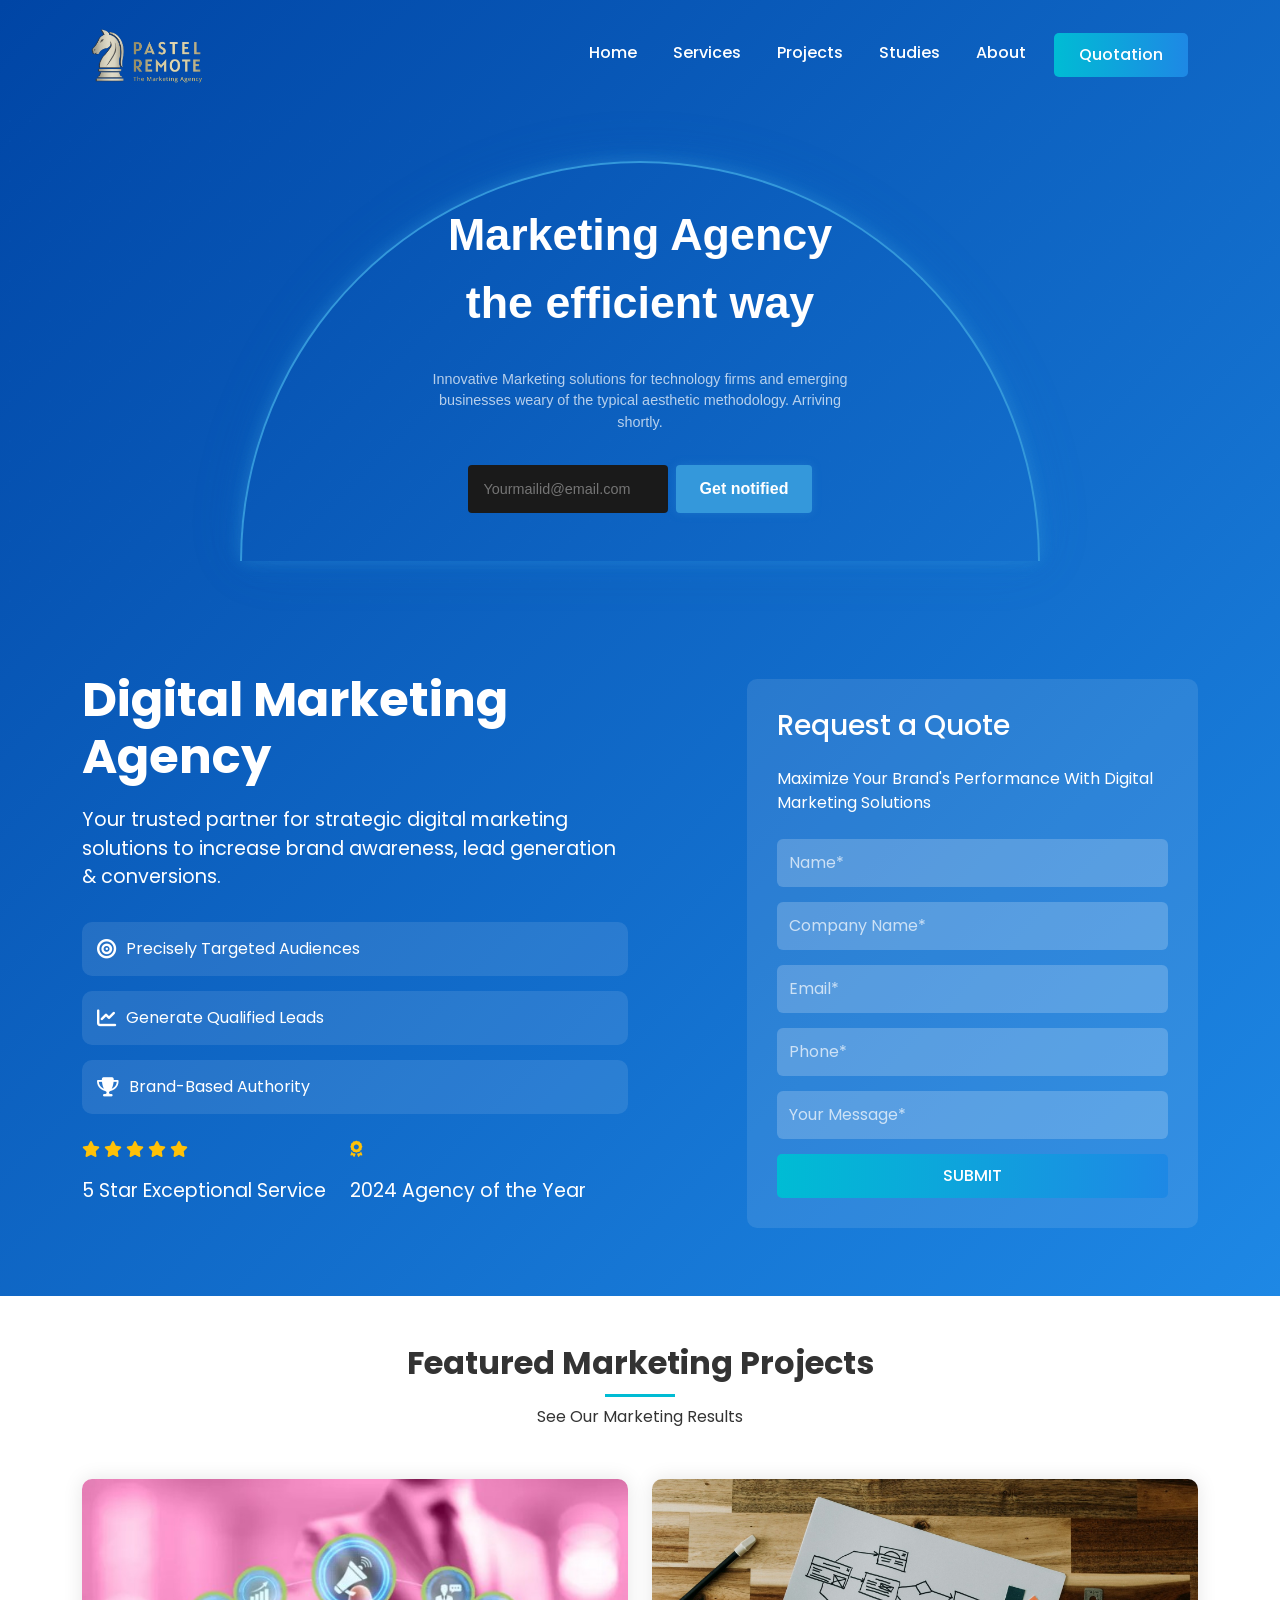
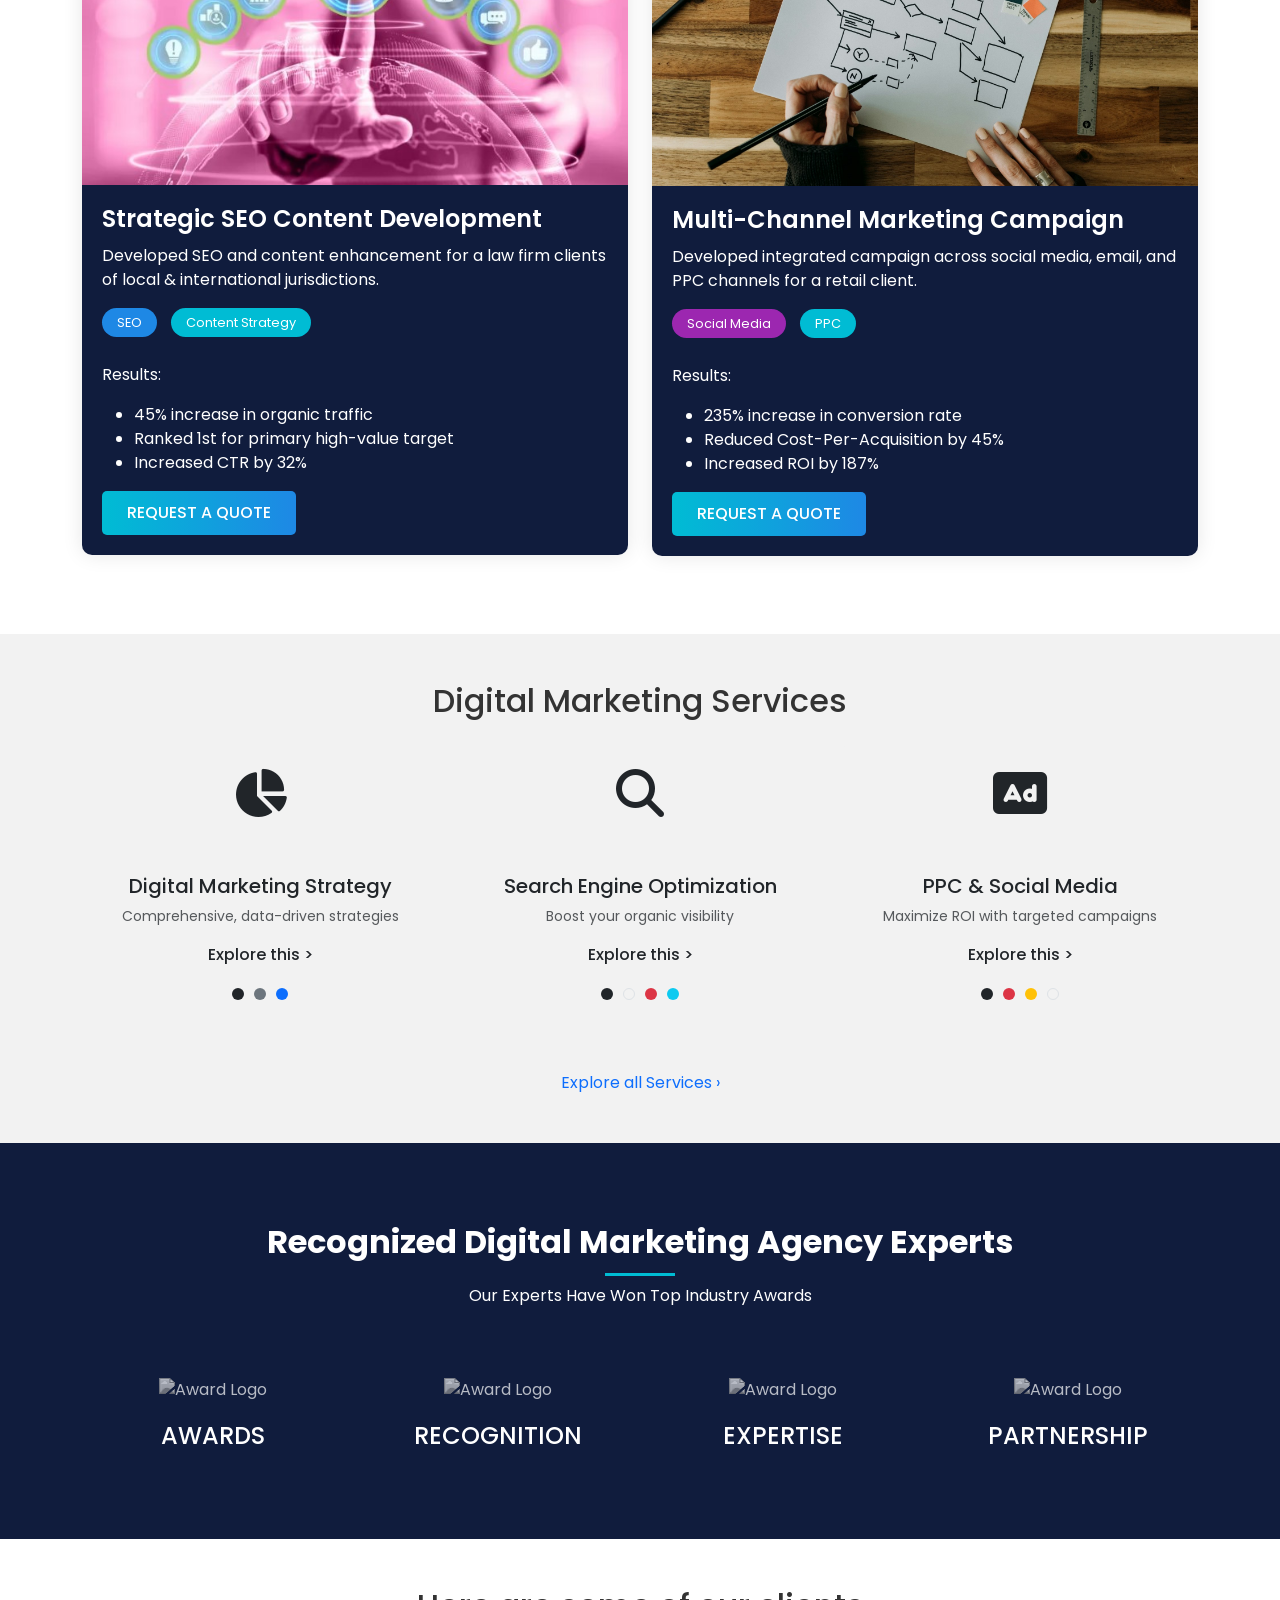
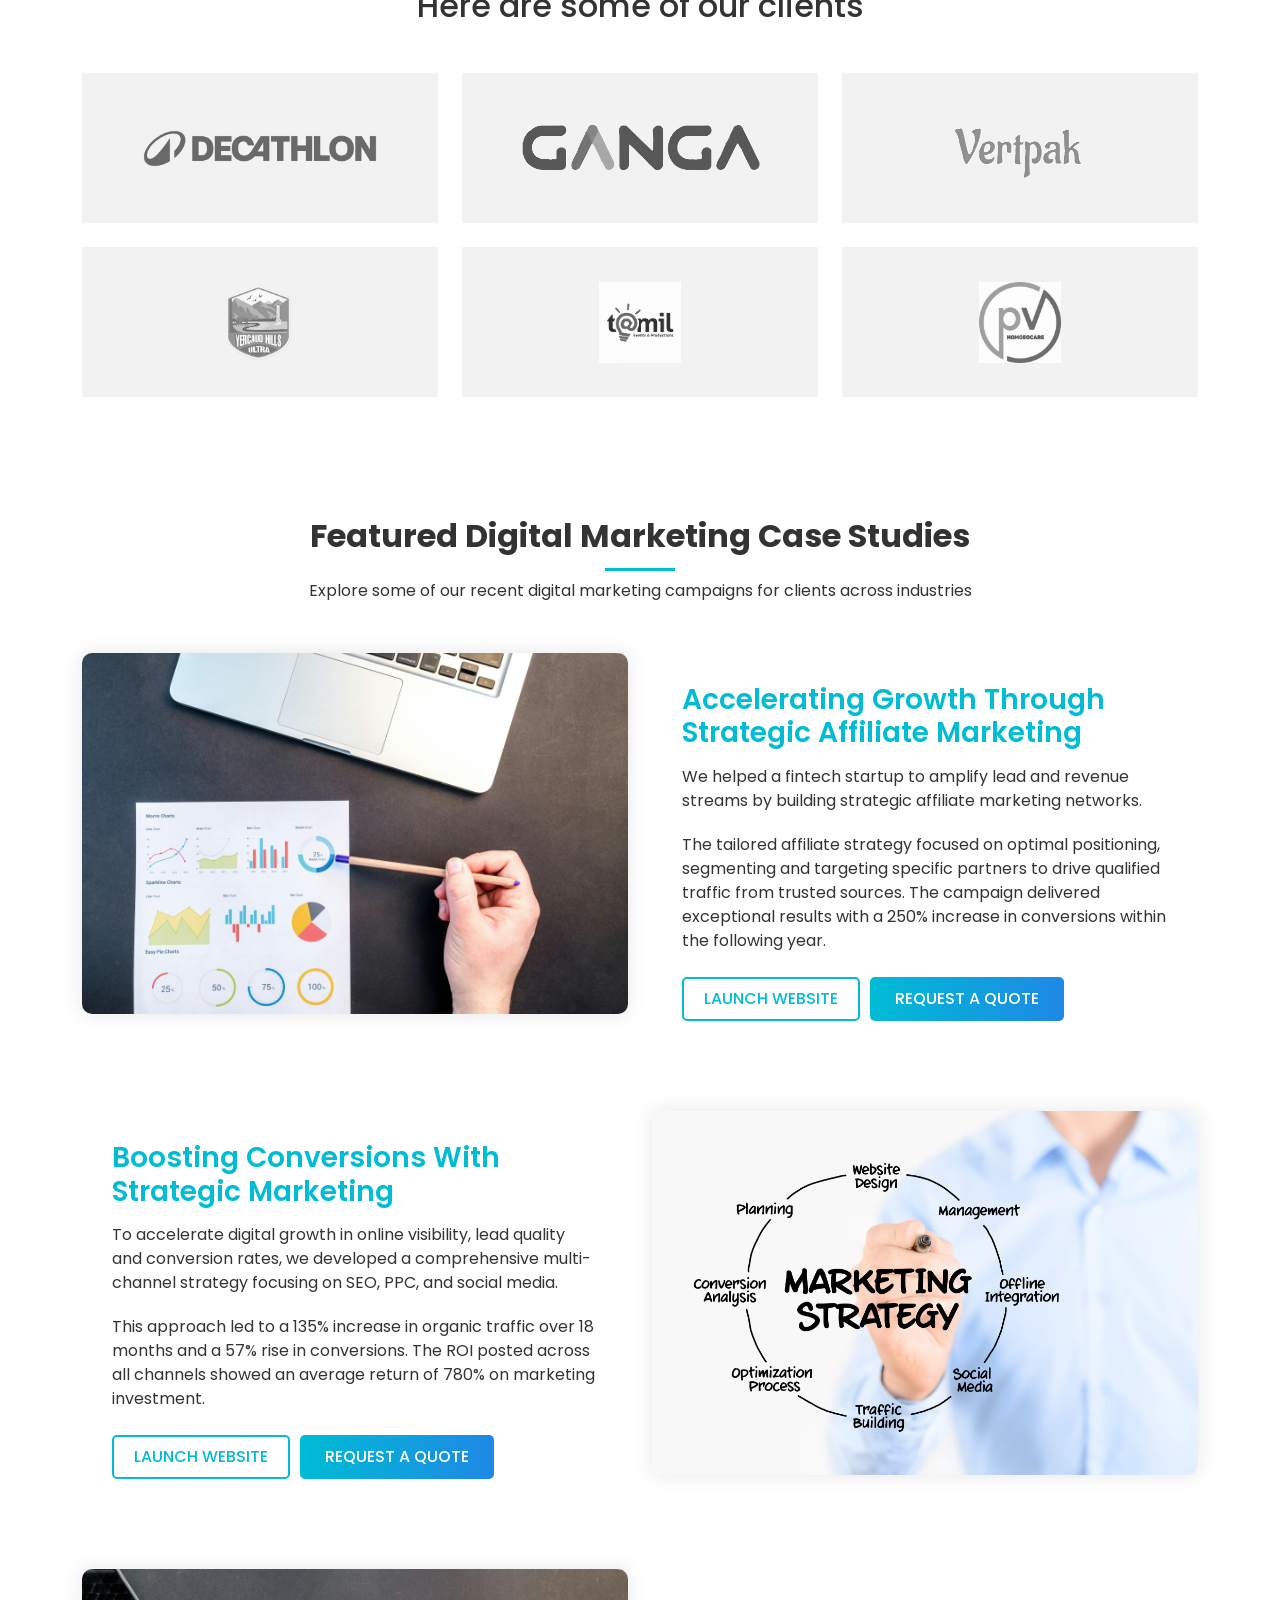
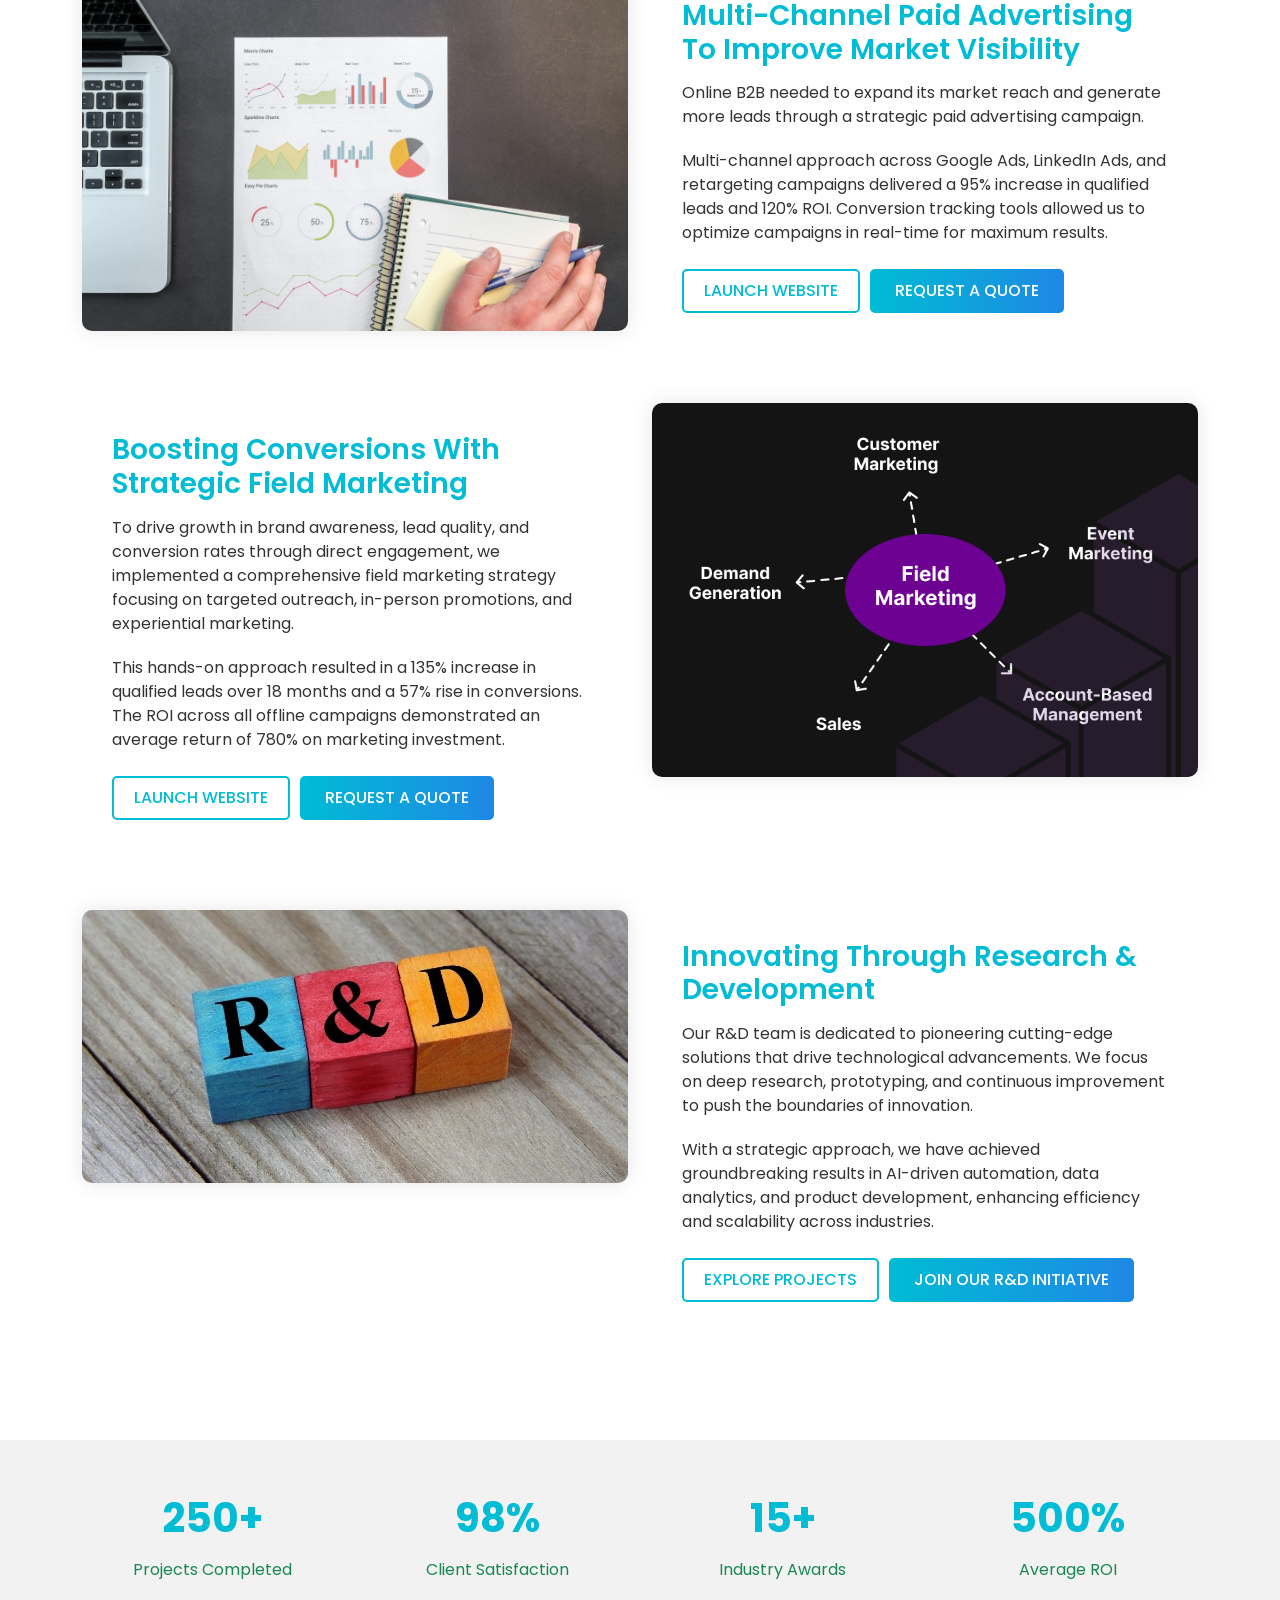
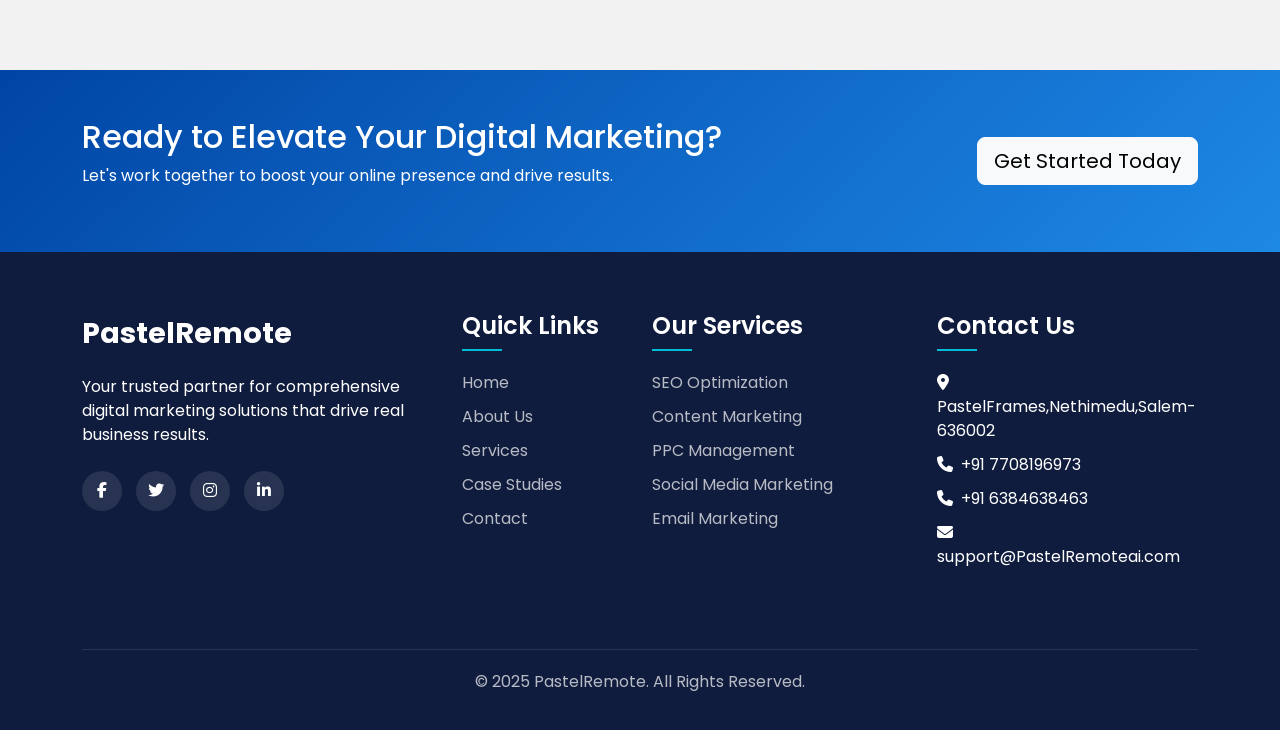
==== commit 17e9a7e4: "whatsapp verification" ====
--- a/index.html
+++ b/index.html
@@ -497,7 +497,7 @@
                 <button class="navbar-toggler" type="button" data-bs-toggle="collapse" data-bs-target="#navbarNav" aria-controls="navbarNav" aria-expanded="false" aria-label="Toggle navigation">
                     <span class="navbar-toggler-icon"></span>
                 </button>
-              <div class="collapse navbar-collapse" id="navbarNav">
+                <div class="collapse navbar-collapse" id="navbarNav">
                     <ul class="navbar-nav ms-auto">
                         <li class="nav-item">
                             <a class="nav-link" href="#home">Home</a>
@@ -1039,8 +1039,8 @@
                         <p>We helped a fintech startup to amplify lead and revenue streams by building strategic affiliate marketing networks.</p>
                         <p>The tailored affiliate strategy focused on optimal positioning, segmenting and targeting specific partners to drive qualified traffic from trusted sources. The campaign delivered exceptional results with a 250% increase in conversions within the following year.</p>
                         <div class="d-flex mt-4">
-                            <a href="#" class="btn btn-outline">LAUNCH WEBSITE</a>
-                            <a href="#" class="btn btn-gradient">REQUEST A QUOTE</a>
+                            <a href="https://wa.me/916384638463" class="btn btn-outline">LAUNCH WEBSITE</a>
+                            <a href="https://wa.me/917708196973" class="btn btn-gradient">REQUEST A QUOTE</a>
                         </div>
                     </div>
                 </div>
@@ -1058,8 +1058,8 @@
                         <p>To accelerate digital growth in online visibility, lead quality and conversion rates, we developed a comprehensive multi-channel strategy focusing on SEO, PPC, and social media.</p>
                         <p>This approach led to a 135% increase in organic traffic over 18 months and a 57% rise in conversions. The ROI posted across all channels showed an average return of 780% on marketing investment.</p>
                         <div class="d-flex mt-4">
-                            <a href="#" class="btn btn-outline">LAUNCH WEBSITE</a>
-                            <a href="#" class="btn btn-gradient">REQUEST A QUOTE</a>
+                            <a href="https://wa.me/916384638463" class="btn btn-outline">LAUNCH WEBSITE</a>
+                            <a href="https://wa.me/917708196973" class="btn btn-gradient">REQUEST A QUOTE</a>
                         </div>
                     </div>
                 </div>
@@ -1076,8 +1076,8 @@
                         <p>Online B2B needed to expand its market reach and generate more leads through a strategic paid advertising campaign.</p>
                         <p>Multi-channel approach across Google Ads, LinkedIn Ads, and retargeting campaigns delivered a 95% increase in qualified leads and 120% ROI. Conversion tracking tools allowed us to optimize campaigns in real-time for maximum results.</p>
                         <div class="d-flex mt-4">
-                            <a href="#" class="btn btn-outline">LAUNCH WEBSITE</a>
-                            <a href="#" class="btn btn-gradient">REQUEST A QUOTE</a>
+                            <a href="https://wa.me/916384638463" class="btn btn-outline">LAUNCH WEBSITE</a>
+                            <a href="https://wa.me/917708196973" class="btn btn-gradient">REQUEST A QUOTE</a>
                         </div>
                     </div>
                 </div>
@@ -1094,8 +1094,8 @@
                         <p>To drive growth in brand awareness, lead quality, and conversion rates through direct engagement, we implemented a comprehensive field marketing strategy focusing on targeted outreach, in-person promotions, and experiential marketing.</p>
                         <p>This hands-on approach resulted in a 135% increase in qualified leads over 18 months and a 57% rise in conversions. The ROI across all offline campaigns demonstrated an average return of 780% on marketing investment.</p>
                         <div class="d-flex mt-4">
-                            <a href="#" class="btn btn-outline">LAUNCH WEBSITE</a>
-                            <a href="#" class="btn btn-gradient">REQUEST A QUOTE</a>
+                            <a href="https://wa.me/916384638463" class="btn btn-outline">LAUNCH WEBSITE</a>
+                            <a href="https://wa.me/917708196973" class="btn btn-gradient">REQUEST A QUOTE</a>
                         </div>
                     </div>
                 </div>
@@ -1113,7 +1113,7 @@
                         <p>With a strategic approach, we have achieved groundbreaking results in AI-driven automation, data analytics, and product development, enhancing efficiency and scalability across industries.</p>
                         <div class="d-flex mt-4">
                             <a href="#" class="btn btn-outline">EXPLORE PROJECTS</a>
-                            <a href="#" class="btn btn-gradient">JOIN OUR R&D INITIATIVE</a>
+                            <a href="https://wa.me/916384638463" class="btn btn-gradient">JOIN OUR R&D INITIATIVE</a>
                         </div>
                     </div>
                 </div>
@@ -1338,7 +1338,7 @@
                     <p>Let's work together to boost your online presence and drive results.</p>
                 </div>
                 <div class="col-lg-4 text-center text-lg-end fade-in">
-                    <a href="#" class="btn btn-light btn-lg">Get Started Today</a>
+                    <a href="https://wa.me/916384638463" class="btn btn-light btn-lg">Get Started Today</a>
                 </div>
             </div>
         </div>
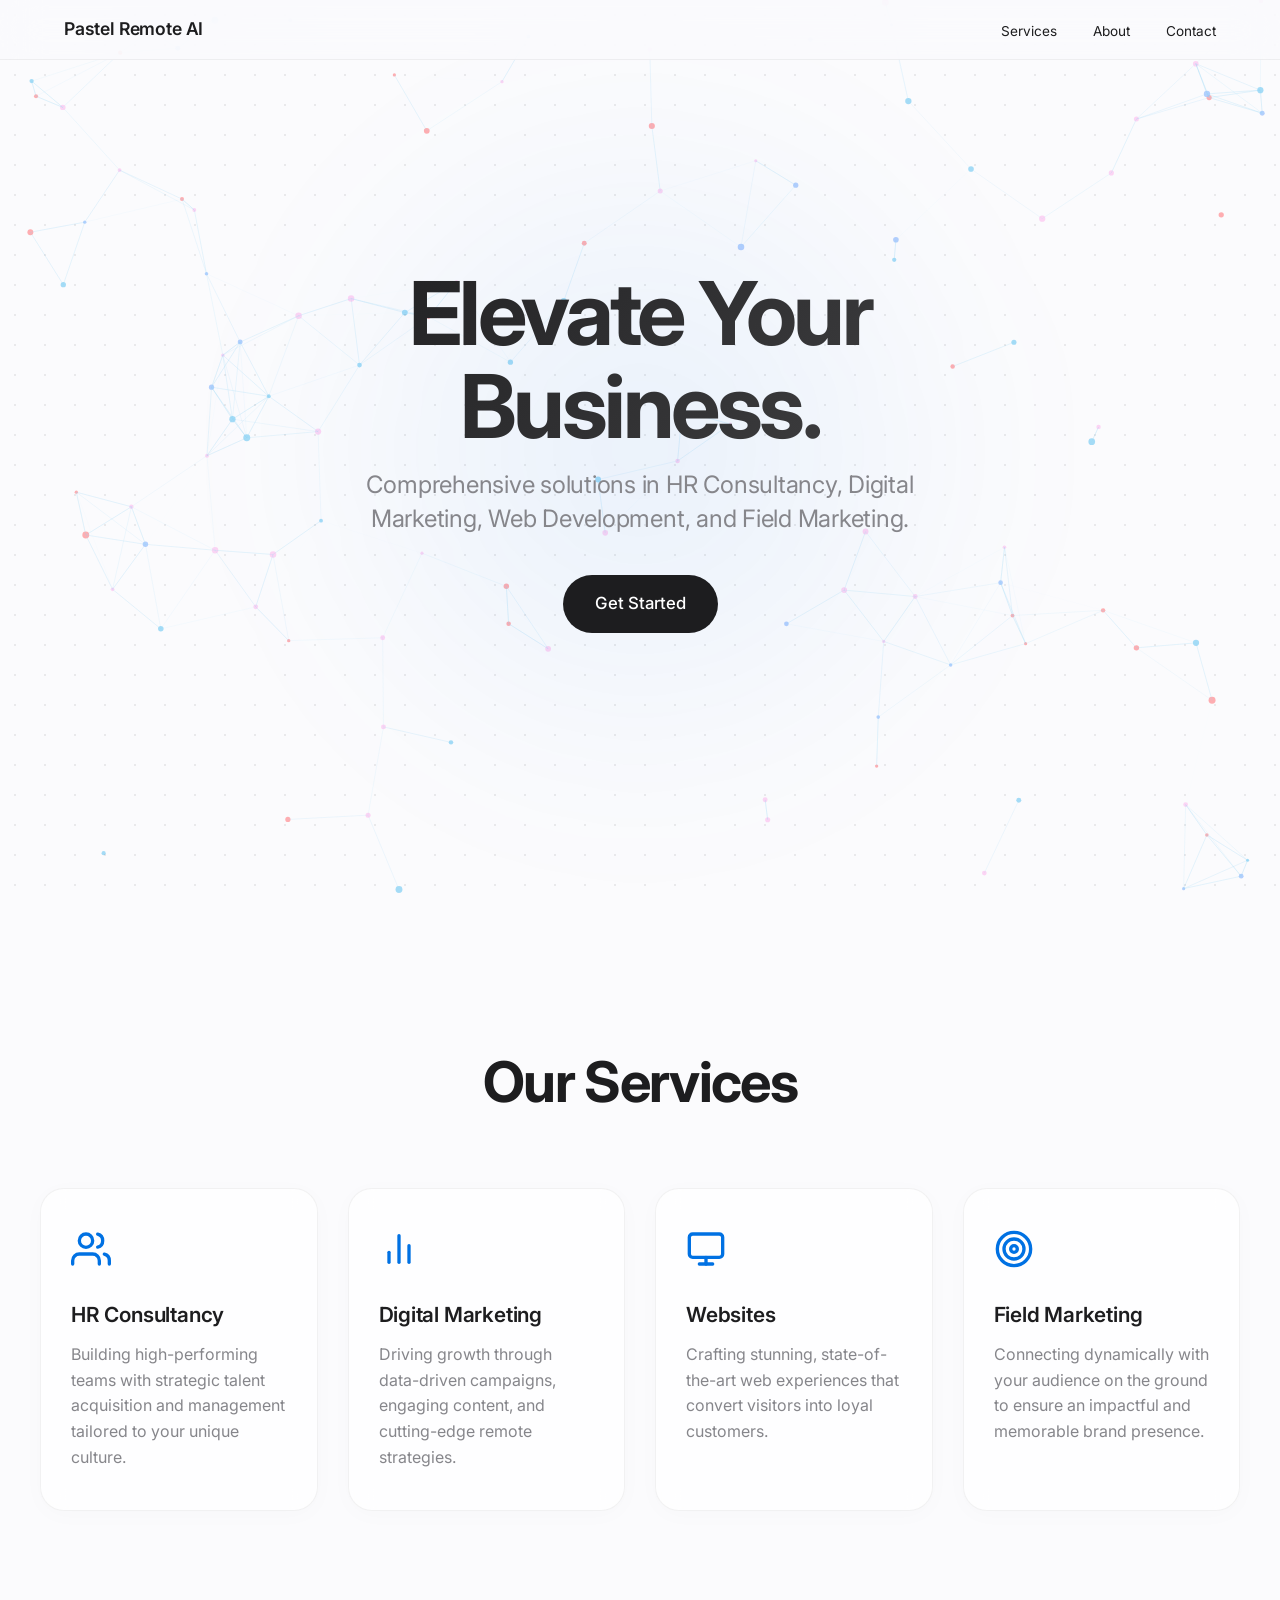
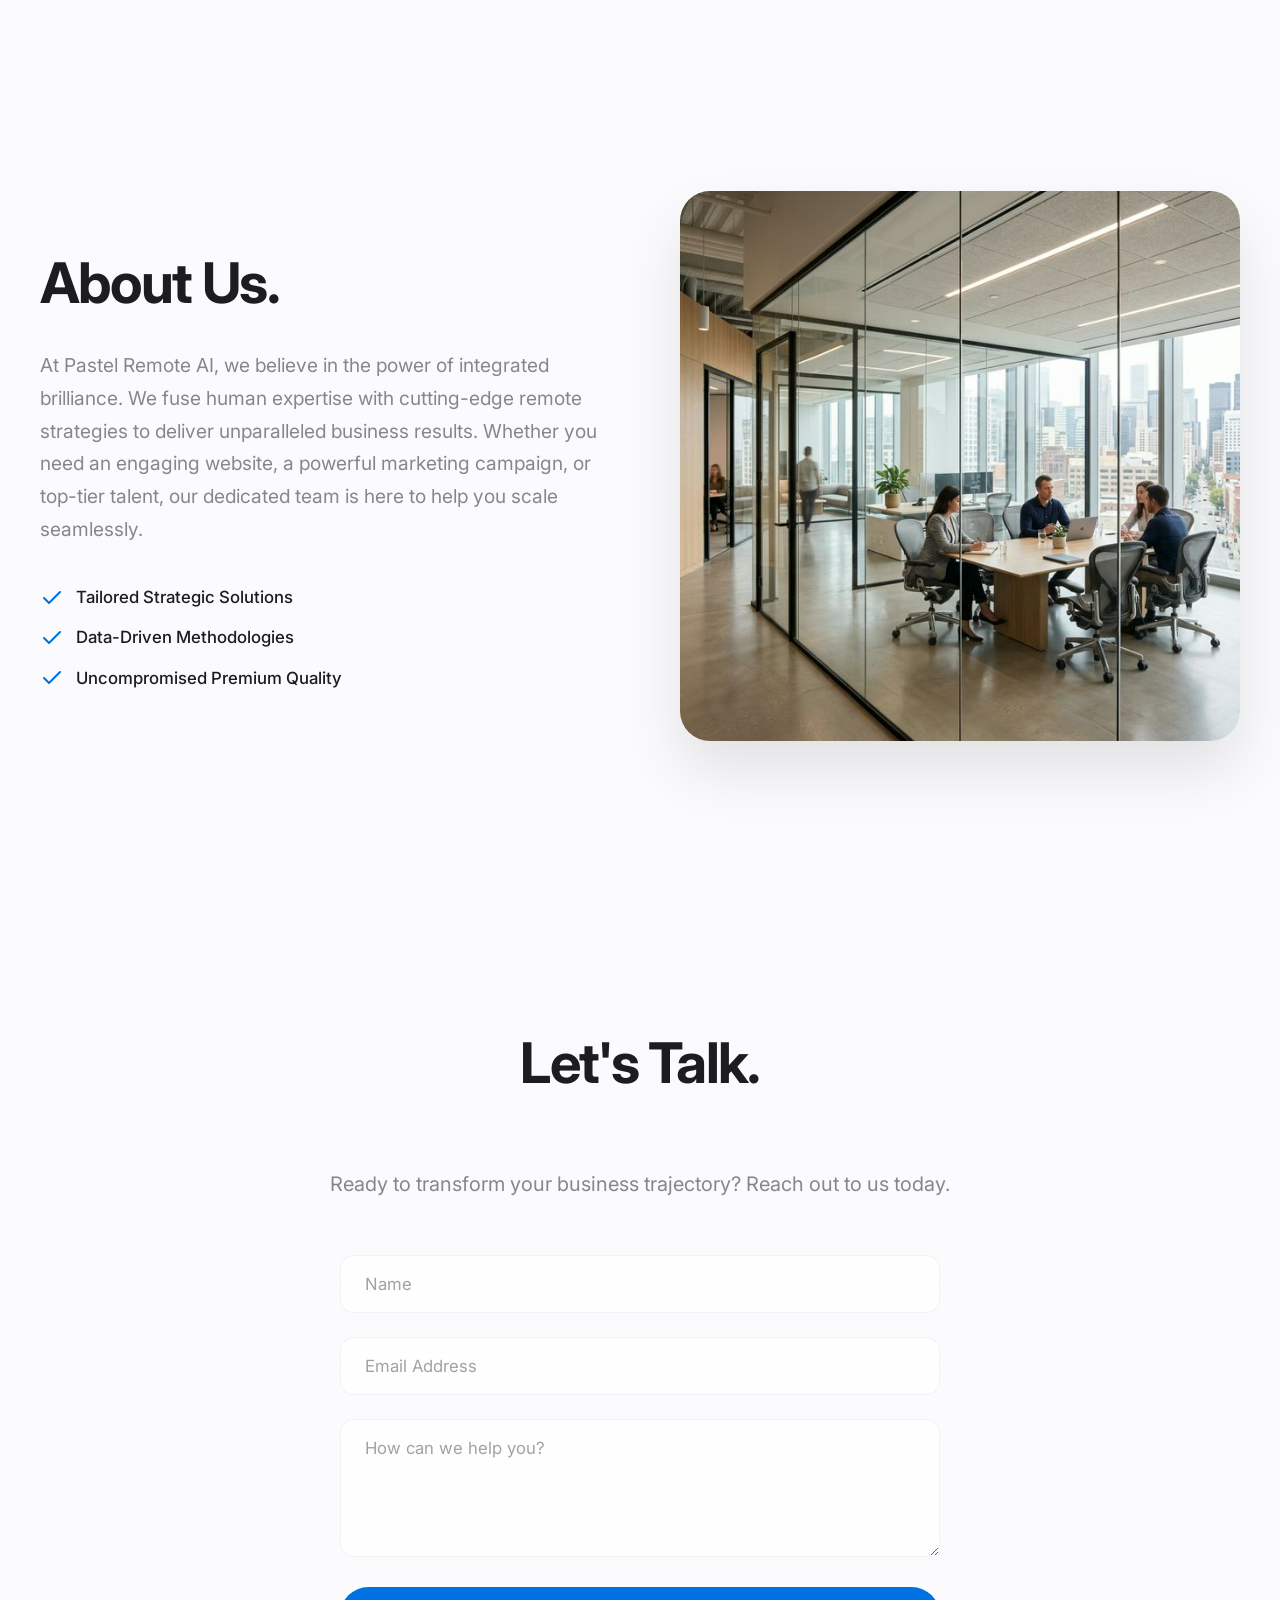
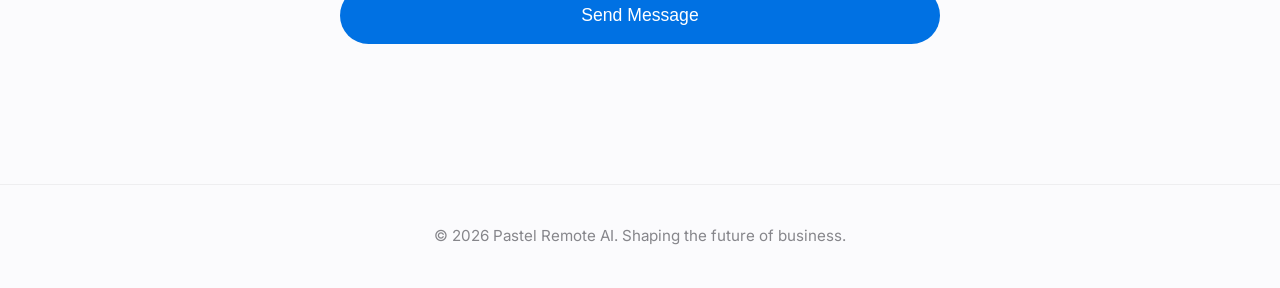
==== commit 241b1726: "initial commit" ====
--- a/index.html
+++ b/index.html
@@ -1,1440 +1,120 @@
-<!DOCTYPE html>
-<html lang="en">
-<head>
-    <meta charset="UTF-8">
-    <meta name="viewport" content="width=device-width, initial-scale=1.0">
-    <title>PastelRemote - Digital Marketing Agency</title>
-    <!-- Bootstrap CSS -->
-    <link href="https://cdnjs.cloudflare.com/ajax/libs/bootstrap/5.3.0/css/bootstrap.min.css" rel="stylesheet">
-    <!-- Font Awesome -->
-    <link href="https://cdnjs.cloudflare.com/ajax/libs/font-awesome/6.4.0/css/all.min.css" rel="stylesheet">
-    <!-- Google Fonts -->
-    <link href="https://fonts.googleapis.com/css2?family=Poppins:wght@300;400;500;600;700&display=swap" rel="stylesheet">
-    <style>
-        :root {
-            --primary-color: #0045a5;
-            --secondary-color: #1e88e5;
-            --accent-color: #00bcd4;
-            --dark-color: #101c3d;
-            --light-color: #f8f9fa;
-            --text-color: #333;
-            --white-color: #fff;
-        }
-        
-        body {
-            font-family: 'Poppins', sans-serif;
-            color: var(--text-color);
-            overflow-x: hidden;
-        }
-        
-        .gradient-bg {
-            background: linear-gradient(135deg, var(--primary-color), var(--secondary-color));
-            color: var(--white-color);
-        }
-        
-        .dark-bg {
-            background-color: var(--dark-color);
-            color: var(--white-color);
-        }
-        
-        .navbar {
-            padding: 15px 0;
-            transition: all 0.3s ease;
-        }
-        
-        .navbar-brand {
-            font-weight: 700;
-            font-size: 1.8rem;
-        }
-        
-        .navbar-nav .nav-item {
-            margin: 0 10px;
-        }
-        
-        .navbar-nav .nav-link {
-            color: var(--white-color);
-            font-weight: 500;
-        }
-        
-        .btn-gradient {
-            background: linear-gradient(to right, var(--accent-color), var(--secondary-color));
-            color: var(--white-color);
-            border: none;
-            padding: 10px 25px;
-            border-radius: 5px;
-            font-weight: 500;
-            transition: all 0.3s ease;
-        }
-        
-        .btn-gradient:hover {
-            background: linear-gradient(to right, var(--secondary-color), var(--accent-color));
-            transform: translateY(-2px);
-            box-shadow: 0 5px 15px rgba(0, 0, 0, 0.1);
-        }
-        
-        .hero-section {
-            min-height: 75vh;
-            display: flex;
-            align-items: center;
-            position: relative;
-            overflow: hidden;
-        }
-        
-        .hero-content {
-            padding: 60px 0;
-        }
-        
-        .hero-content h1 {
-            font-size: 3rem;
-            font-weight: 700;
-            margin-bottom: 20px;
-        }
-        
-        .hero-content p {
-            font-size: 1.2rem;
-            margin-bottom: 30px;
-        }
-        
-        .feature-box {
-            padding: 15px;
-            border-radius: 10px;
-            display: flex;
-            align-items: center;
-            margin-bottom: 15px;
-            background-color: rgba(255, 255, 255, 0.1);
-        }
-        
-        .feature-box i {
-            margin-right: 10px;
-            font-size: 1.2rem;
-        }
-        
-        .quote-form {
-            background-color: rgba(255, 255, 255, 0.1);
-            padding: 30px;
-            border-radius: 10px;
-        }
-        
-        .form-control {
-            background-color: rgba(255, 255, 255, 0.2);
-            border: none;
-            color: var(--white-color);
-            padding: 12px;
-            margin-bottom: 15px;
-        }
-        
-        .form-control::placeholder {
-            color: rgba(255, 255, 255, 0.7);
-        }
-        
-        .section-heading {
-            margin-bottom: 50px;
-            text-align: center;
-        }
-        
-        .section-heading h2 {
-            font-weight: 700;
-            position: relative;
-            display: inline-block;
-            padding-bottom: 15px;
-        }
-        
-        .section-heading h2:after {
-            content: '';
-            position: absolute;
-            bottom: 0;
-            left: 50%;
-            transform: translateX(-50%);
-            width: 70px;
-            height: 3px;
-            background: var(--accent-color);
-        }
-        
-        .project-card {
-            margin-bottom: 30px;
-            border-radius: 10px;
-            overflow: hidden;
-            box-shadow: 0 0 20px rgba(0, 0, 0, 0.1);
-            transition: all 0.3s ease;
-        }
-        
-        .project-card:hover {
-            transform: translateY(-10px);
-            box-shadow: 0 10px 30px rgba(0, 0, 0, 0.15);
-        }
-        
-        .project-content {
-            padding: 20px;
-        }
-        
-        .project-content h3 {
-            font-size: 1.5rem;
-            font-weight: 600;
-            margin-bottom: 10px;
-        }
-        
-        .project-tag {
-            display: inline-block;
-            padding: 5px 15px;
-            border-radius: 50px;
-            font-size: 0.8rem;
-            margin-right: 10px;
-            margin-bottom: 10px;
-            color: var(--white-color);
-        }
-        
-        .tag-seo {
-            background-color: var(--secondary-color);
-        }
-        
-        .tag-ppc {
-            background-color: var(--accent-color);
-        }
-        
-        .tag-social {
-            background-color: #9c27b0;
-        }
-        
-        .service-box {
-            text-align: center;
-            padding: 30px;
-            border-radius: 10px;
-            transition: all 0.3s ease;
-            background-color: var(--white-color);
-            box-shadow: 0 0 20px rgba(0, 0, 0, 0.05);
-            margin-bottom: 30px;
-        }
-        
-        .service-box:hover {
-            transform: translateY(-10px);
-            box-shadow: 0 10px 30px rgba(0, 0, 0, 0.1);
-        }
-        
-        .service-box .service-icon {
-            width: 70px;
-            height: 70px;
-            line-height: 70px;
-            border-radius: 50%;
-            margin: 0 auto 20px;
-            background: linear-gradient(135deg, var(--accent-color), var(--secondary-color));
-            color: var(--white-color);
-            font-size: 1.5rem;
-        }
-        
-        .service-box h3 {
-            font-weight: 600;
-            margin-bottom: 15px;
-        }
-        
-        .awards-section {
-            padding: 80px 0;
-        }
-        
-        .award-logo {
-            height: 80px;
-            margin: 20px;
-            filter: grayscale(100%);
-            opacity: 0.7;
-            transition: all 0.3s ease;
-        }
-        
-        .award-logo:hover {
-            filter: grayscale(0);
-            opacity: 1;
-        }
-        
-        .case-study-card {
-            margin-bottom: 60px;
-        }
-        
-        .case-study-img {
-            border-radius: 10px;
-            overflow: hidden;
-            box-shadow: 0 0 20px rgba(0, 0, 0, 0.1);
-        }
-        
-        .case-study-content {
-            padding: 30px;
-        }
-        
-        .case-study-content h3 {
-            font-weight: 600;
-            margin-bottom: 15px;
-            color: var(--accent-color);
-        }
-        
-        .case-study-content p {
-            margin-bottom: 20px;
-        }
-        
-        .btn-outline {
-            border: 2px solid var(--accent-color);
-            color: var(--accent-color);
-            background: transparent;
-            padding: 8px 20px;
-            border-radius: 5px;
-            font-weight: 500;
-            transition: all 0.3s ease;
-            margin-right: 10px;
-        }
-        
-        .btn-outline:hover {
-            background-color: var(--accent-color);
-            color: var(--white-color);
-        }
-        
-        .footer {
-            padding: 60px 0 20px;
-            background-color: var(--dark-color);
-            color: var(--white-color);
-        }
-        
-        .footer-logo {
-            margin-bottom: 20px;
-            font-size: 1.8rem;
-            font-weight: 700;
-        }
-        
-        .footer-links h4 {
-            font-weight: 600;
-            margin-bottom: 20px;
-            position: relative;
-            padding-bottom: 10px;
-        }
-        
-        .footer-links h4:after {
-            content: '';
-            position: absolute;
-            bottom: 0;
-            left: 0;
-            width: 40px;
-            height: 2px;
-            background: var(--accent-color);
-        }
-        
-        .footer-links ul {
-            list-style: none;
-            padding-left: 0;
-        }
-        
-        .footer-links ul li {
-            margin-bottom: 10px;
-        }
-        
-        .footer-links ul li a {
-            color: rgba(255, 255, 255, 0.7);
-            text-decoration: none;
-            transition: all 0.3s ease;
-        }
-        
-        .footer-links ul li a:hover {
-            color: var(--accent-color);
-            padding-left: 5px;
-        }
-        
-        .footer-social a {
-            display: inline-block;
-            width: 40px;
-            height: 40px;
-            line-height: 40px;
-            text-align: center;
-            border-radius: 50%;
-            background-color: rgba(255, 255, 255, 0.1);
-            color: var(--white-color);
-            margin-right: 10px;
-            transition: all 0.3s ease;
-        }
-        
-        .footer-social a:hover {
-            background-color: var(--accent-color);
-            transform: translateY(-3px);
-        }
-        
-        .copyright {
-            text-align: center;
-            padding-top: 20px;
-            border-top: 1px solid rgba(255, 255, 255, 0.1);
-            margin-top: 40px;
-            color: rgba(255, 255, 255, 0.7);
-        }
-        
-        @media (max-width: 991px) {
-            .hero-content h1 {
-                font-size: 2.5rem;
-            }
-            
-            .quote-form {
-                margin-top: 40px;
-            }
-            
-            .service-box {
-                margin-bottom: 30px;
-            }
-        }
-        
-        @media (max-width: 767px) {
-            .hero-content h1 {
-                font-size: 2rem;
-            }
-            
-            .hero-content {
-                padding: 40px 0;
-            }
-            
-            .section-heading h2 {
-                font-size: 1.8rem;
-            }
-            
-            .project-card {
-                margin-bottom: 20px;
-            }
-            
-            .case-study-img {
-                margin-bottom: 20px;
-            }
-        }
-        
-        /* Animation */
-        .fade-in {
-            opacity: 0;
-            animation: fadeIn 1s ease forwards;
-        }
-        
-        @keyframes fadeIn {
-            from {
-                opacity: 0;
-                transform: translateY(20px);
-            }
-            to {
-                opacity: 1;
-                transform: translateY(0);
-            }
-        }
-        
-        .stats-counter {
-            font-size: 2.5rem;
-            font-weight: 700;
-            margin-bottom: 10px;
-            color: var(--accent-color);
-        }
-        
-        .stats-text {
-            font-size: 1rem;
-            color: rgba(255, 255, 255, 0.8);
-        }
-        
-        .testimonial-slider {
-            padding: 40px 0;
-        }
-        
-        .testimonial-item {
-            background-color: var(--white-color);
-            border-radius: 10px;
-            padding: 30px;
-            box-shadow: 0 0 20px rgba(0, 0, 0, 0.1);
-            margin: 10px;
-        }
-        
-        .testimonial-text {
-            font-style: italic;
-            margin-bottom: 20px;
-        }
-        
-        .testimonial-author {
-            display: flex;
-            align-items: center;
-        }
-        
-        .testimonial-author img {
-            width: 60px;
-            height: 60px;
-            border-radius: 50%;
-            margin-right: 15px;
-        }
-        
-        .testimonial-info h4 {
-            font-size: 1.1rem;
-            margin-bottom: 5px;
-        }
-        
-        .testimonial-info p {
-            font-size: 0.9rem;
-            color: #777;
-        }
-        
-        .rating {
-            color: #ffc107;
-            margin-bottom: 15px;
-        }
-        
-        /* Carousel Indicators */
-        .carousel-indicators {
-            position: relative;
-            margin-top: 30px;
-        }
-        
-        .carousel-indicators [data-bs-target] {
-            width: 12px;
-            height: 12px;
-            border-radius: 50%;
-            background-color: rgba(0, 0, 0, 0.2);
-            border: none;
-        }
-        
-        .carousel-indicators .active {
-            background-color: var(--accent-color);
-        }
-    </style>
-</head>    
-<body>
-    <!-- Header -->
-    <header class="gradient-bg">
-        <nav class="navbar navbar-expand-lg">
-            <div class="container">
-                <a class="navbar-brand" href="#">
-                    <img src="./public/images/logo/paselremote-logo.png" alt="PastelRemote.AI Logo" style="height: auto;width: 27%;">
-                </a>
-                <button class="navbar-toggler" type="button" data-bs-toggle="collapse" data-bs-target="#navbarNav" aria-controls="navbarNav" aria-expanded="false" aria-label="Toggle navigation">
-                    <span class="navbar-toggler-icon"></span>
-                </button>
-                <div class="collapse navbar-collapse" id="navbarNav">
-                    <ul class="navbar-nav ms-auto">
-                        <li class="nav-item">
-                            <a class="nav-link" href="#home">Home</a>
-                        </li>
-                        <li class="nav-item">
-                            <a class="nav-link" href="#services">Services</a>
-                        </li>
-                        <li class="nav-item">
-                            <a class="nav-link" href="#projects">Projects</a>
-                        </li>
-                        <li class="nav-item">
-                            <a class="nav-link" href="#case-studies">Studies</a>
-                        </li>
-                        <li class="nav-item">
-                            <a class="nav-link" href="#about">About</a>
-                        </li>
-                        <li class="nav-item">
-                            <a class="btn btn-gradient" href="#contact">Quotation</a>
-                        </li>
-                    </ul>
-                </div>
-            </div>
-        </nav>
-        <!-- Hero Section -->
-        <div class="design-work-container">
-            <style>
-              /* Scoped styles that won't affect the rest of your page */
-              .design-work-container {
-                position: relative;
-                width: 100%;
-                min-height: 500px;
-                display: flex;
-                justify-content: center;
-                align-items: center;
-                overflow: hidden;
-                padding: 60px 20px;
-                box-sizing: border-box;
-              }
-          
-              .design-work-container * {
-                box-sizing: border-box;
-                font-family: 'Segoe UI', Tahoma, Geneva, Verdana, sans-serif;
-              }
-          
-              .design-work-dots {
-                position: absolute;
-                width: 100%;
-                height: 100%;
-                top: 0;
-                left: 0;
-                background-image: radial-gradient(circle, rgba(102, 182, 255, 0.05) 1px, transparent 1px);
-                background-size: 20px 20px;
-                z-index: 1;
-                opacity: 0.5;
-              }
-          
-              .design-work-semi-circle {
-                position: absolute;
-                width: 800px;
-                height: 400px;
-                border-top-left-radius: 400px;
-                border-top-right-radius: 400px;
-                border: 2px solid #3498db;
-                border-bottom: none;
-                top: 50%;
-                left: 50%;
-                transform: translate(-50%, -50%);
-                z-index: 2;
-                box-shadow: 
-                    0 0 15px rgba(52, 152, 219, 0.3),
-                    0 0 30px rgba(52, 152, 219, 0.2),
-                    0 0 60px rgba(52, 152, 219, 0.1);
-              }
-          
-              .design-work-content {
-                position: relative;
-                z-index: 3;
-                text-align: center;
-                color: #ffffff;
-                width: 100%;
-                max-width: 500px;
-              }
-          
-              .design-work-content h2 {
-                font-size: 2.8rem;
-                font-weight: 600;
-                margin: 0 0 0.5rem 0;
-                color: #ffffff;
-              }
-          
-              .design-work-content .subtitle {
-                font-size: 2.8rem;
-                font-weight: 600;
-                margin: 0 0 2rem 0;
-                color: #ffffff;
-              }
-          
-              .design-work-content p {
-                color: rgba(255, 255, 255, 0.7);
-                font-size: 0.9rem;
-                line-height: 1.5;
-                margin: 0 auto 2rem auto;
-                max-width: 450px;
-              }
-          
-              .design-work-form {
-                display: flex;
-                justify-content: center;
-                gap: 0.5rem;
-                margin-top: 1.5rem;
-              }
-          
-              .design-work-input {
-                padding: 0.75rem 1rem;
-                background-color: #1a1a1a;
-                border: none;
-                border-radius: 4px;
-                color: #ffffff;
-                font-size: 0.9rem;
-                width: 200px;
-              }
-          
-              .design-work-button {
-                padding: 0.75rem 1.5rem;
-                background-color: #3498db;
-                color: #ffffff;
-                border: none;
-                border-radius: 4px;
-                font-weight: 600;
-                cursor: pointer;
-                transition: all 0.3s ease;
-                box-shadow: 0 0 10px rgba(52, 152, 219, 0.3);
-              }
-          
-              .design-work-button:hover {
-                background-color: #67b6ff;
-                box-shadow: 0 0 15px rgba(52, 152, 219, 0.5);
-              }
-          
-              @media (max-width: 768px) {
-                .design-work-content h2, 
-                .design-work-content .subtitle {
-                  font-size: 2rem;
-                }
-          
-                .design-work-semi-circle {
-                  width: 120vw;
-                  height: 60vw;
-                  border-top-left-radius: 60vw;
-                  border-top-right-radius: 60vw;
-                }
-                
-                .design-work-form {
-                  flex-direction: column;
-                  align-items: center;
-                }
-                
-                .design-work-input {
-                  width: 100%;
-                  max-width: 300px;
-                }
-              }
-            </style>
-          
-            <div class="design-work-dots"></div>
-            <div class="design-work-semi-circle"></div>
-            <div class="design-work-content">
-              <h2>Marketing Agency</h2>
-              <div class="subtitle">the efficient way</div>
-              <p>Innovative Marketing solutions for technology firms and emerging businesses weary of the typical aesthetic methodology. Arriving shortly.</p>
-              <div class="design-work-form">
-                <input type="email" class="design-work-input" placeholder="Yourmailid@email.com" aria-label="Email address">
-                <button class="design-work-button">Get notified</button>
-              </div>
-            </div>
-          </div>
-          
-          <script>
-            // Isolated script to avoid conflicts
-            (function() {
-              const button = document.querySelector('.design-work-button');
-              const input = document.querySelector('.design-work-input');
-              
-              if (button && input) {
-                button.addEventListener('click', function() {
-                  if (input.value) {
-                    alert('Thank you! We will notify you when we launch.');
-                    input.value = '';
-                  } else {
-                    alert('Please enter your email address.');
-                  }
-                });
-              }
-            })();
-          </script>
-        <section class="hero-section" id="home">
-            <div class="container">
-                <div class="row align-items-center">
-                    <div class="col-lg-6 fade-in">
-                        <div class="hero-content">
-                            <h1>Digital Marketing Agency</h1>
-                            <p>Your trusted partner for strategic digital marketing solutions to increase brand awareness, lead generation & conversions.</p>
-                            
-                            <div class="feature-box">
-                                <i class="fas fa-bullseye"></i>
-                                <span>Precisely Targeted Audiences</span>
-                            </div>
-                            
-                            <div class="feature-box">
-                                <i class="fas fa-chart-line"></i>
-                                <span>Generate Qualified Leads</span>
-                            </div>
-                            
-                            <div class="feature-box">
-                                <i class="fas fa-trophy"></i>
-                                <span>Brand-Based Authority</span>
-                            </div>
-                            
-                            <div class="d-flex mt-4">
-                                <div class="me-4">
-                                    <div class="rating">
-                                        <i class="fas fa-star"></i>
-                                        <i class="fas fa-star"></i>
-                                        <i class="fas fa-star"></i>
-                                        <i class="fas fa-star"></i>
-                                        <i class="fas fa-star"></i>
-                                    </div>
-                                    <p>5 Star Exceptional Service</p>
-                                </div>
-                                <div>
-                                    <div class="rating">
-                                        <i class="fas fa-award"></i>
-                                    </div>
-                                    <p>2024 Agency of the Year</p>
-                                </div>
-                            </div>
-                        </div>
-                    </div>
-                    <div class="col-lg-5 offset-lg-1 fade-in">
-                        <div class="quote-form">
-                            <h3 class="mb-4">Request a Quote</h3>
-                            <p class="mb-4">Maximize Your Brand's Performance With Digital Marketing Solutions</p>
-                            <form>
-                                <div class="form-group">
-                                    <input type="text" class="form-control" placeholder="Name*" required>
-                                </div>
-                                <div class="form-group">
-                                    <input type="text" class="form-control" placeholder="Company Name*" required>
-                                </div>
-                                <div class="form-group">
-                                    <input type="email" class="form-control" placeholder="Email*" required>
-                                </div>
-                                <div class="form-group">
-                                    <input type="tel" class="form-control" placeholder="Phone*" required>
-                                </div>
-                                <div class="form-group">
-                                    <input type="text" class="form-control" placeholder="Your Message*" required>
-                                </div>
-                                <button type="submit" class="btn btn-gradient w-100">SUBMIT</button>
-                            </form>
-                        </div>
-                    </div>
-                </div>
-            </div>
-        </section>
-    </header>
-
-    <!-- Featured Projects Section -->
-    <section class="py-5" id="projects">
-        <div class="container">
-            <div class="section-heading">
-                <h2>Featured Marketing Projects</h2>
-                <p>See Our Marketing Results</p>
-            </div>
-            
-            <div class="row">
-                <div class="col-lg-6 fade-in">
-                    <div class="project-card">
-                        <img src="public/images/campigns_right.jpg" alt="Project Image" class="img-fluid">
-                        <div class="project-content dark-bg">
-                            <h3>Strategic SEO Content Development</h3>
-                            <p>Developed SEO and content enhancement for a law firm clients of local & international jurisdictions.</p>
-                            <div class="mb-3">
-                                <span class="project-tag tag-seo">SEO</span>
-                                <span class="project-tag tag-ppc">Content Strategy</span>
-                            </div>
-                            <p>Results:</p>
-                            <ul>
-                                <li>45% increase in organic traffic</li>
-                                <li>Ranked 1st for primary high-value target</li>
-                                <li>Increased CTR by 32%</li>
-                            </ul>
-                            <a href="#" class="btn btn-gradient">REQUEST A QUOTE</a>
-                        </div>
-                    </div>
-                </div>
-                
-                <div class="col-lg-6 fade-in">
-                    <div class="project-card">
-                        <img src="public/images/planning.jpg" alt="Project Image" class="img-fluid">
-                        <div class="project-content dark-bg">
-                            <h3>Multi-Channel Marketing Campaign</h3>
-                            <p>Developed integrated campaign across social media, email, and PPC channels for a retail client.</p>
-                            <div class="mb-3">
-                                <span class="project-tag tag-social">Social Media</span>
-                                <span class="project-tag tag-ppc">PPC</span>
-                            </div>
-                            <p>Results:</p>
-                            <ul>
-                                <li>235% increase in conversion rate</li>
-                                <li>Reduced Cost-Per-Acquisition by 45%</li>
-                                <li>Increased ROI by 187%</li>
-                            </ul>
-                            <a href="#" class="btn btn-gradient">REQUEST A QUOTE</a>
-                        </div>
-                    </div>
-                </div>
-            </div>
-        </div>
-    </section>
-
-    <!-- Services Section -->
-    <section class="py-5 bg-light" id="services">
-        <div class="container">
-            <h2 class="text-center mb-4">Digital Marketing Services</h2>
-            
-            <div class="row">
-                <div class="col-md-4 mb-4">
-                    <div class="card border-0 bg-light">
-                        <div class="text-center p-4">
-                            <div class="service-icon mb-3">
-                                <i class="fas fa-chart-pie fa-3x"></i>
-                            </div>
-                        </div>
-                        <div class="card-body text-center">
-                            <h5 class="card-title">Digital Marketing Strategy</h5>
-                            <p class="card-text small text-muted">Comprehensive, data-driven strategies</p>
-                            <p class="price mt-2">Explore this ></p>
-                            <div class="color-options mt-3">
-                                <span class="dot bg-dark"></span>
-                                <span class="dot bg-secondary"></span>
-                                <span class="dot bg-primary"></span>
-                            </div>
-                        </div>
-                    </div>
-                </div>
-                
-                <div class="col-md-4 mb-4">
-                    <div class="card border-0 bg-light">
-                        <div class="text-center p-4">
-                            <div class="service-icon mb-3">
-                                <i class="fas fa-search fa-3x"></i>
-                            </div>
-                        </div>
-                        <div class="card-body text-center">
-                            <h5 class="card-title">Search Engine Optimization</h5>
-                            <p class="card-text small text-muted">Boost your organic visibility</p>
-                            <p class="price mt-2">Explore this ></p>
-                            <div class="color-options mt-3">
-                                <span class="dot bg-dark"></span>
-                                <span class="dot bg-light border"></span>
-                                <span class="dot bg-danger"></span>
-                                <span class="dot bg-info"></span>
-                            </div>
-                        </div>
-                    </div>
-                </div>
-                
-                <div class="col-md-4 mb-4">
-                    <div class="card border-0 bg-light">
-                        <div class="text-center p-4">
-                            <div class="service-icon mb-3">
-                                <i class="fas fa-ad fa-3x"></i>
-                            </div>
-                        </div>
-                        <div class="card-body text-center">
-                            <h5 class="card-title">PPC & Social Media</h5>
-                            <p class="card-text small text-muted">Maximize ROI with targeted campaigns</p>
-                            <p class="price mt-2">Explore this ></p>
-                            <div class="color-options mt-3">
-                                <span class="dot bg-dark"></span>
-                                <span class="dot bg-danger"></span>
-                                <span class="dot bg-warning"></span>
-                                <span class="dot bg-light border"></span>
-                            </div>
-                        </div>
-                    </div>
-                </div>
-            </div>
-            
-            <div class="text-center mt-4">
-                <a href="#" class="text-decoration-none">Explore all Services ›</a>
-            </div>
-        </div>
-        
-        <style>
-            .dot {
-                display: inline-block;
-                width: 12px;
-                height: 12px;
-                border-radius: 50%;
-                margin: 0 3px;
-            }
-            .price {
-                font-weight: 500;
-            }
-            .card {
-                transition: transform 0.3s;
-            }
-            .card:hover {
-                transform: translateY(-5px);
-            }
-        </style>
-    </section>
-
-    <!-- Awards Section -->
-    <section class="awards-section dark-bg" id="awards">
-        <div class="container">
-            <div class="section-heading">
-                <h2>Recognized Digital Marketing Agency Experts</h2>
-                <p>Our Experts Have Won Top Industry Awards</p>
-            </div>
-            
-            <div class="row text-center">
-                <div class="col-lg-3 col-md-6 fade-in">
-                    <img src="/api/placeholder/160/80" alt="Award Logo" class="award-logo">
-                    <h4>AWARDS</h4>
-                </div>
-                
-                <div class="col-lg-3 col-md-6 fade-in">
-                    <img src="/api/placeholder/160/80" alt="Award Logo" class="award-logo">
-                    <h4>RECOGNITION</h4>
-                </div>
-                
-                <div class="col-lg-3 col-md-6 fade-in">
-                    <img src="/api/placeholder/160/80" alt="Award Logo" class="award-logo">
-                    <h4>EXPERTISE</h4>
-                </div>
-                
-                <div class="col-lg-3 col-md-6 fade-in">
-                    <img src="/api/placeholder/160/80" alt="Award Logo" class="award-logo">
-                    <h4>PARTNERSHIP</h4>
-                </div>
-            </div>
-            
-
-        </div>
-    </section>
-    <section class="py-5">
-        <div class="container">
-            <h2 class="text-center mb-5">Here are some of our clients</h2>
-            
-            <div class="row">
-                <!-- First row of logos -->
-                <div class="col-md-4 mb-4">
-                    <div class="client-box bg-light p-4 d-flex align-items-center justify-content-center">
-                        <img src="public/images/logo/Decathlon_Logo.png" alt="Decathlon" class="client-logo">
-                    </div>
-                </div>
-                <div class="col-md-4 mb-4">
-                    <div class="client-box bg-light p-4 d-flex align-items-center justify-content-center">
-                        <img src="public/images/logo/ganga.png" alt="Ganga" class="client-logo">
-                    </div>
-                </div>
-
-                
-                <div class="col-md-4 mb-4">
-                    <div class="client-box bg-light p-4 d-flex align-items-center justify-content-center">
-                        <img src="public/images/logo/vertpak.png" alt="Vertpak" class="client-logo">
-                    </div>
-                </div>
-                
-                <!-- Second row of logos -->
-                <div class="col-md-4 mb-4">
-                    <div class="client-box bg-light p-4 d-flex align-items-center justify-content-center">
-                        <img src="public/images/logo/yercaud_hills_ultra.png" alt="Yercaud Hills Ultra" class="client-logo">
-                    </div>
-                </div>
-                
-                <div class="col-md-4 mb-4">
-                    <div class="client-box bg-light p-4 d-flex align-items-center justify-content-center">
-                        <img src="public/images/logo/tamil_events.png" alt="Tamil Events" class="client-logo">
-                    </div>
-                </div>
-                <div class="col-md-4 mb-4">
-                    <div class="client-box bg-light p-4 d-flex align-items-center justify-content-center">
-                        <img src="public/images/logo/homeo.jpg" alt="Modern Madras" class="client-logo">
-                    </div>
-                </div>
-                
-
-            </div>
-        </div>
-        
-        <style>
-            .client-box {
-                height: 150px;
-                border-radius: 0;
-                overflow: hidden;
-            }
-            
-            .client-logo {
-                max-width: 80%;
-                max-height: 80%;
-                object-fit: contain;
-                filter: grayscale(100%);
-                opacity: 0.8;
-                transition: all 0.3s ease;
-            }
-            
-            .client-box:hover .client-logo {
-                filter: grayscale(0%);
-                opacity: 1;
-            }
-            
-            .bg-light {
-                background-color: #f2f2f2 !important;
-            }
-        </style>
-    </section>
-
-    <!-- Case Studies Section -->
-    <section class="py-5" id="case-studies">
-        <div class="container">
-            <div class="section-heading">
-                <h2>Featured Digital Marketing Case Studies</h2>
-                <p>Explore some of our recent digital marketing campaigns for clients across industries</p>
-            </div>
-            
-            <div class="row case-study-card">
-                <div class="col-lg-6 fade-in">
-                    <div class="case-study-img">
-                        <img src="public/images/case_study.jpg" alt="Case Study Image" class="img-fluid">
-                    </div>
-                </div>
-                <div class="col-lg-6 fade-in">
-                    <div class="case-study-content">
-                        <h3>Accelerating Growth Through Strategic Affiliate Marketing</h3>
-                        <p>We helped a fintech startup to amplify lead and revenue streams by building strategic affiliate marketing networks.</p>
-                        <p>The tailored affiliate strategy focused on optimal positioning, segmenting and targeting specific partners to drive qualified traffic from trusted sources. The campaign delivered exceptional results with a 250% increase in conversions within the following year.</p>
-                        <div class="d-flex mt-4">
-                            <a href="https://wa.me/916384638463" class="btn btn-outline">LAUNCH WEBSITE</a>
-                            <a href="https://wa.me/917708196973" class="btn btn-gradient">REQUEST A QUOTE</a>
-                        </div>
-                    </div>
-                </div>
-            </div>
-            
-            <div class="row case-study-card">
-                <div class="col-lg-6 order-lg-2 fade-in">
-                    <div class="case-study-img">
-                        <img src="public/images/campigns.jpg" alt="Case Study Image" class="img-fluid">
-                    </div>
-                </div>
-                <div class="col-lg-6 order-lg-1 fade-in">
-                    <div class="case-study-content">
-                        <h3>Boosting Conversions With Strategic Marketing</h3>
-                        <p>To accelerate digital growth in online visibility, lead quality and conversion rates, we developed a comprehensive multi-channel strategy focusing on SEO, PPC, and social media.</p>
-                        <p>This approach led to a 135% increase in organic traffic over 18 months and a 57% rise in conversions. The ROI posted across all channels showed an average return of 780% on marketing investment.</p>
-                        <div class="d-flex mt-4">
-                            <a href="https://wa.me/916384638463" class="btn btn-outline">LAUNCH WEBSITE</a>
-                            <a href="https://wa.me/917708196973" class="btn btn-gradient">REQUEST A QUOTE</a>
-                        </div>
-                    </div>
-                </div>
-            </div>            
-            <div class="row case-study-card">
-                <div class="col-lg-6 fade-in">
-                    <div class="case-study-img">
-                        <img src="public/images/case_study_1.jpg" alt="Case Study Image" class="img-fluid">
-                    </div>
-                </div>
-                <div class="col-lg-6 fade-in">
-                    <div class="case-study-content">
-                        <h3>Multi-Channel Paid Advertising To Improve Market Visibility</h3>
-                        <p>Online B2B needed to expand its market reach and generate more leads through a strategic paid advertising campaign.</p>
-                        <p>Multi-channel approach across Google Ads, LinkedIn Ads, and retargeting campaigns delivered a 95% increase in qualified leads and 120% ROI. Conversion tracking tools allowed us to optimize campaigns in real-time for maximum results.</p>
-                        <div class="d-flex mt-4">
-                            <a href="https://wa.me/916384638463" class="btn btn-outline">LAUNCH WEBSITE</a>
-                            <a href="https://wa.me/917708196973" class="btn btn-gradient">REQUEST A QUOTE</a>
-                        </div>
-                    </div>
-                </div>
-            </div>
-            <div class="row case-study-card">
-                <div class="col-lg-6 order-lg-2 fade-in">
-                    <div class="case-study-img">
-                        <img src="public/images/feild-marketing.png" alt="Case Study Image" class="img-fluid">
-                    </div>
-                </div>
-                <div class="col-lg-6 order-lg-1 fade-in">
-                    <div class="case-study-content">
-                        <h3>Boosting Conversions With Strategic Field Marketing</h3>
-                        <p>To drive growth in brand awareness, lead quality, and conversion rates through direct engagement, we implemented a comprehensive field marketing strategy focusing on targeted outreach, in-person promotions, and experiential marketing.</p>
-                        <p>This hands-on approach resulted in a 135% increase in qualified leads over 18 months and a 57% rise in conversions. The ROI across all offline campaigns demonstrated an average return of 780% on marketing investment.</p>
-                        <div class="d-flex mt-4">
-                            <a href="https://wa.me/916384638463" class="btn btn-outline">LAUNCH WEBSITE</a>
-                            <a href="https://wa.me/917708196973" class="btn btn-gradient">REQUEST A QUOTE</a>
-                        </div>
-                    </div>
-                </div>
-            </div>
-            <div class="row case-study-card">
-                <div class="col-lg-6  fade-in">
-                    <div class="case-study-img">
-                        <img src="public/images/r&d.jpg" alt="Research & Development Image" class="img-fluid">
-                    </div>
-                </div>
-                <div class="col-lg-6  fade-in">
-                    <div class="case-study-content">
-                        <h3>Innovating Through Research & Development</h3>
-                        <p>Our R&D team is dedicated to pioneering cutting-edge solutions that drive technological advancements. We focus on deep research, prototyping, and continuous improvement to push the boundaries of innovation.</p>
-                        <p>With a strategic approach, we have achieved groundbreaking results in AI-driven automation, data analytics, and product development, enhancing efficiency and scalability across industries.</p>
-                        <div class="d-flex mt-4">
-                            <a href="#" class="btn btn-outline">EXPLORE PROJECTS</a>
-                            <a href="https://wa.me/916384638463" class="btn btn-gradient">JOIN OUR R&D INITIATIVE</a>
-                        </div>
-                    </div>
-                </div>
-            </div>
-            
-        </div>
-    </section>
-
-    <!-- Testimonials Section -->
-    <!-- <section class="testimonials-section py-5">
-        <div class="container">
-            <div class="row justify-content-center">
-                <div class="col-lg-8 text-center">
-                    <div class="testimonial-icon mb-3">
-                        <i class="fas fa-quote-right fa-2x"></i>
-                    </div>
-                    <h2>Our People Are Saying</h2>
-                    
-                    <div id="testimonialCarousel" class="carousel slide" data-bs-ride="carousel">
-                        <div class="carousel-inner">
-                            <div class="carousel-item active">
-                                <div class="testimonial-content">
-                                    <p class="testimonial-text">
-                                        "PastelRemote transformed our digital presence. Their strategic approach to SEO and content marketing doubled our organic traffic in just 6 months."
-                                    </p>
-                                    <div class="profile-images mt-5 mb-3">
-                                        <div class="profile-image-group">
-                                            <img src="/api/placeholder/60/60" alt="Client 1" class="rounded-circle profile-img active">
-                                            <img src="/api/placeholder/60/60" alt="Client 2" class="rounded-circle profile-img">
-                                            <img src="/api/placeholder/60/60" alt="Client 3" class="rounded-circle profile-img">
-                                        </div>
-                                    </div>
-                                    <h5 class="client-name">Sarah Johnson</h5>
-                                    <p class="client-position">Marketing Director, TechSolutions</p>
-                                </div>
-                            </div>
-                            
-                            <div class="carousel-item">
-                                <div class="testimonial-content">
-                                    <p class="testimonial-text">
-                                        "The PPC campaigns developed by PastelRemote reduced our cost per acquisition by 40% while increasing our conversion rates significantly."
-                                    </p>
-                                    <div class="profile-images mt-5 mb-3">
-                                        <div class="profile-image-group">
-                                            <img src="/api/placeholder/60/60" alt="Client 1" class="rounded-circle profile-img">
-                                            <img src="/api/placeholder/60/60" alt="Client 2" class="rounded-circle profile-img active">
-                                            <img src="/api/placeholder/60/60" alt="Client 3" class="rounded-circle profile-img">
-                                        </div>
-                                    </div>
-                                    <h5 class="client-name">Michael Rodriguez</h5>
-                                    <p class="client-position">CEO, Growth Enterprises</p>
-                                </div>
-                            </div>
-                            
-                            <div class="carousel-item">
-                                <div class="testimonial-content">
-                                    <p class="testimonial-text">
-                                        "Their holistic approach to digital marketing has been a game-changer for our brand. We've seen a 300% ROI on our marketing spend."
-                                    </p>
-                                    <div class="profile-images mt-5 mb-3">
-                                        <div class="profile-image-group">
-                                            <img src="/api/placeholder/60/60" alt="Client 1" class="rounded-circle profile-img">
-                                            <img src="/api/placeholder/60/60" alt="Client 2" class="rounded-circle profile-img">
-                                            <img src="/api/placeholder/60/60" alt="Client 3" class="rounded-circle profile-img active">
-                                        </div>
-                                    </div>
-                                    <h5 class="client-name">Amanda Chen</h5>
-                                    <p class="client-position">Founder, StyleHub</p>
-                                </div>
-                            </div>
-                            
-                            <div class="carousel-item">
-                                <div class="testimonial-content">
-                                    <p class="testimonial-text">
-                                        "Working with PastelRemote has been a revelation. Their email marketing campaigns have consistently delivered a 25% open rate and 12% click-through rate."
-                                    </p>
-                                    <div class="profile-images mt-5 mb-3">
-                                        <div class="profile-image-group">
-                                            <img src="/api/placeholder/60/60" alt="Client 4" class="rounded-circle profile-img active">
-                                            <img src="/api/placeholder/60/60" alt="Client 5" class="rounded-circle profile-img">
-                                            <img src="/api/placeholder/60/60" alt="Client 6" class="rounded-circle profile-img">
-                                        </div>
-                                    </div>
-                                    <h5 class="client-name">David Thompson</h5>
-                                    <p class="client-position">Marketing Manager, Retail Group</p>
-                                </div>
-                            </div>
-                        </div>
-                        
-                        <div class="carousel-controls mt-4">
-                            <button class="carousel-control-prev" type="button" data-bs-target="#testimonialCarousel" data-bs-slide="prev">
-                                <span class="carousel-control-prev-icon" aria-hidden="true"></span>
-                                <span class="visually-hidden">Previous</span>
-                            </button>
-                            <button class="carousel-control-next" type="button" data-bs-target="#testimonialCarousel" data-bs-slide="next">
-                                <span class="carousel-control-next-icon" aria-hidden="true"></span>
-                                <span class="visually-hidden">Next</span>
-                            </button>
-                        </div>
-                    </div>
-                </div>
-            </div>
-        </div>
-        
-        <style>
-            .testimonials-section {
-                background: linear-gradient(135deg, #f9f0ff 0%, #ffe2e6 100%);
-                padding: 80px 0;
-            }
-            
-            .testimonial-icon {
-                color: #8a3cff;
-            }
-            
-            h2 {
-                margin-bottom: 40px;
-                font-weight: 600;
-            }
-            
-            .testimonial-text {
-                font-size: 1.25rem;
-                line-height: 1.8;
-                color: #555;
-                max-width: 750px;
-                margin: 0 auto;
-            }
-            
-            .profile-images {
-                display: flex;
-                justify-content: center;
-            }
-            
-            .profile-image-group {
-                display: flex;
-                justify-content: center;
-                align-items: center;
-            }
-            
-            .profile-img {
-                width: 50px;
-                height: 50px;
-                object-fit: cover;
-                margin: 0 5px;
-                border: 2px solid transparent;
-                opacity: 0.5;
-                transition: all 0.3s ease;
-            }
-            
-            .profile-img.active {
-                width: 60px;
-                height: 60px;
-                opacity: 1;
-                border: 2px solid #8a3cff;
-            }
-            
-            .client-name {
-                font-weight: 600;
-                margin-bottom: 5px;
-            }
-            
-            .client-position {
-                color: #777;
-                font-size: 0.9rem;
-            }
-            
-            .carousel-controls {
-                display: flex;
-                justify-content: center;
-                gap: 20px;
-            }
-            
-            .carousel-control-prev, .carousel-control-next {
-                position: relative;
-                width: 40px;
-                height: 40px;
-                background-color: rgba(138, 60, 255, 0.1);
-                border-radius: 50%;
-                border: none;
-                display: flex;
-                align-items: center;
-                justify-content: center;
-            }
-            
-            .carousel-control-prev-icon, .carousel-control-next-icon {
-                background-color: #8a3cff;
-                border-radius: 50%;
-                padding: 10px;
-            }
-        </style>
-    </section> -->
-
-    <!-- Stats Section -->
-    <section class="py-5 bg-light">
-        <div class="container">
-            <div class="row text-center">
-                <div class="col-lg-3 col-md-6 mb-4 fade-in">
-                    <div class="stats-counter">250+</div>
-                    <p class="stats-text text-success">Projects Completed</p>
-                </div>
-                <div class="col-lg-3 col-md-6 mb-4 fade-in">
-                    <div class="stats-counter">98%</div>
-                    <p class="stats-text  text-success">Client Satisfaction</p>
-                </div>
-                <div class="col-lg-3 col-md-6 mb-4 fade-in">
-                    <div class="stats-counter">15+</div>
-                    <p class="stats-text text-success">Industry Awards</p>
-                </div>
-                <div class="col-lg-3 col-md-6 mb-4 fade-in">
-                    <div class="stats-counter">500%</div>
-                    <p class="stats-text text-success">Average ROI</p>
-                </div>
-            </div>
-        </div>
-    </section>
-
-    <!-- CTA Section -->
-    <section class="py-5 gradient-bg">
-        <div class="container">
-            <div class="row align-items-center">
-                <div class="col-lg-8 text-center text-lg-start fade-in">
-                    <h2>Ready to Elevate Your Digital Marketing?</h2>
-                    <p>Let's work together to boost your online presence and drive results.</p>
-                </div>
-                <div class="col-lg-4 text-center text-lg-end fade-in">
-                    <a href="https://wa.me/916384638463" class="btn btn-light btn-lg">Get Started Today</a>
-                </div>
-            </div>
-        </div>
-    </section>
-
-    <!-- Footer -->
-    <footer class="footer">
-        <div class="container">
-            <div class="row">
-                <div class="col-lg-4 mb-4">
-                    <div class="footer-logo">PastelRemote</div>
-                    <p>Your trusted partner for comprehensive digital marketing solutions that drive real business results.</p>
-                    <div class="footer-social mt-4">
-                        <a href="#"><i class="fab fa-facebook-f"></i></a>
-                        <a href="#"><i class="fab fa-twitter"></i></a>
-                        <a href="#"><i class="fab fa-instagram"></i></a>
-                        <a href="#"><i class="fab fa-linkedin-in"></i></a>
-                    </div>
-                </div>
-                <div class="col-lg-2 col-md-6 mb-4">
-                    <div class="footer-links">
-                        <h4>Quick Links</h4>
-                        <ul>
-                            <li><a href="#home">Home</a></li>
-                            <li><a href="#about">About Us</a></li>
-                            <li><a href="#services">Services</a></li>
-                            <li><a href="#case-studies">Case Studies</a></li>
-                            <li><a href="#contact">Contact</a></li>
-                        </ul>
-                    </div>
-                </div>
-                <div class="col-lg-3 col-md-6 mb-4">
-                    <div class="footer-links">
-                        <h4>Our Services</h4>
-                        <ul>
-                            <li><a href="#">SEO Optimization</a></li>
-                            <li><a href="#">Content Marketing</a></li>
-                            <li><a href="#">PPC Management</a></li>
-                            <li><a href="#">Social Media Marketing</a></li>
-                            <li><a href="#">Email Marketing</a></li>
-                        </ul>
-                    </div>
-                </div>
-                <div class="col-lg-3 col-md-6 mb-4">
-                    <div class="footer-links">
-                        <h4>Contact Us</h4>
-                        <ul>
-                            <li><i class="fas fa-map-marker-alt me-2"></i>PastelFrames,Nethimedu,Salem-636002</li>
-                            <li><i class="fas fa-phone me-2"></i>+91 7708196973 </li>
-                            <li><i class="fas fa-phone me-2"></i>+91 6384638463 </li>
-                            <li><i class="fas fa-envelope me-2"></i> support@PastelRemoteai.com</li>
-                        </ul>
-                    </div>
-                </div>
-            </div>
-            <div class="copyright">
-                <p>&copy; 2025 PastelRemote. All Rights Reserved.</p>
-            </div>
-        </div>
-    </footer>
-
-    <!-- jQuery -->
-    <script src="https://cdnjs.cloudflare.com/ajax/libs/jquery/3.6.0/jquery.min.js"></script>
-    <!-- Bootstrap JS Bundle -->
-    <script src="https://cdnjs.cloudflare.com/ajax/libs/bootstrap/5.3.0/js/bootstrap.bundle.min.js"></script>
-    <!-- Custom JS -->
-    <script>
-        document.addEventListener('DOMContentLoaded', function() {
-            // Add fade-in animation to elements
-            const fadeElements = document.querySelectorAll('.fade-in');
-            
-            const observer = new IntersectionObserver((entries) => {
-                entries.forEach(entry => {
-                    if (entry.isIntersecting) {
-                        entry.target.style.opacity = 1;
-                        entry.target.style.transform = 'translateY(0)';
-                    }
-                });
-            }, { threshold: 0.1 });
-            
-            fadeElements.forEach(element => {
-                observer.observe(element);
-            });
-            
-            // Navbar scroll effect
-            window.addEventListener('scroll', function() {
-                const navbar = document.querySelector('.navbar');
-                if (window.scrollY > 50) {
-                    navbar.style.background = 'rgba(0, 0, 0, 0.8)';
-                    navbar.style.padding = '10px 0';
-                } else {
-                    navbar.style.background = 'transparent';
-                    navbar.style.padding = '15px 0';
-                }
-            });
-        });
-    </script>
-</body>
-</html>
+<!DOCTYPE html>
+<html lang="en">
+<head>
+    <meta charset="UTF-8">
+    <meta name="viewport" content="width=device-width, initial-scale=1.0">
+    <title>Pastel Remote AI | Elegant Business Solutions</title>
+    <link rel="preconnect" href="https://fonts.googleapis.com">
+    <link rel="preconnect" href="https://fonts.gstatic.com" crossorigin>
+    <link href="https://fonts.googleapis.com/css2?family=Inter:wght@300;400;500;600;700&display=swap" rel="stylesheet">
+    <link rel="stylesheet" href="style.css">
+</head>
+<body>
+    <div class="bg-pattern"></div>
+    <canvas id="magic-canvas"></canvas>
+    <nav class="navbar">
+        <div class="logo"><a href="index.html" style="text-decoration:none; color:inherit;">Pastel Remote AI</a></div>
+        <div class="nav-links">
+            <a href="#services">Services</a>
+            <a href="#about">About</a>
+            <a href="#contact">Contact</a>
+        </div>
+    </nav>
+
+    <section id="hero" class="hero">
+        <div class="glow-blob"></div>
+        <div class="hero-content">
+            <h1 class="hero-title">Elevate Your Business.</h1>
+            <p class="hero-subtitle">Comprehensive solutions in HR Consultancy, Digital Marketing, Web Development, and Field Marketing.</p>
+            <a href="https://wa.me/918681916356?text=Hi%20Pastel%20Remote%20AI,%20I%20would%20like%20to%20get%20started." target="_blank" rel="noopener noreferrer" class="cta-button">Get Started</a>
+        </div>
+    </section>
+
+    <section id="services" class="services">
+        <div class="section-container">
+            <h2 class="section-title">Our Services</h2>
+            <div class="services-grid">
+                <a href="hr-consultancy.html" class="service-card">
+                    <div class="icon">
+                        <svg width="40" height="40" viewBox="0 0 24 24" fill="none" stroke="currentColor" stroke-width="2" stroke-linecap="round" stroke-linejoin="round"><path d="M17 21v-2a4 4 0 0 0-4-4H5a4 4 0 0 0-4 4v2"></path><circle cx="9" cy="7" r="4"></circle><path d="M23 21v-2a4 4 0 0 0-3-3.87"></path><path d="M16 3.13a4 4 0 0 1 0 7.75"></path></svg>
+                    </div>
+                    <h3>HR Consultancy</h3>
+                    <p>Building high-performing teams with strategic talent acquisition and management tailored to your unique culture.</p>
+                </a>
+                <a href="digital-marketing.html" class="service-card">
+                    <div class="icon">
+                        <svg width="40" height="40" viewBox="0 0 24 24" fill="none" stroke="currentColor" stroke-width="2" stroke-linecap="round" stroke-linejoin="round"><line x1="18" y1="20" x2="18" y2="10"></line><line x1="12" y1="20" x2="12" y2="4"></line><line x1="6" y1="20" x2="6" y2="14"></line></svg>
+                    </div>
+                    <h3>Digital Marketing</h3>
+                    <p>Driving growth through data-driven campaigns, engaging content, and cutting-edge remote strategies.</p>
+                </a>
+                <a href="websites.html" class="service-card">
+                    <div class="icon">
+                        <svg width="40" height="40" viewBox="0 0 24 24" fill="none" stroke="currentColor" stroke-width="2" stroke-linecap="round" stroke-linejoin="round"><rect x="2" y="3" width="20" height="14" rx="2" ry="2"></rect><line x1="8" y1="21" x2="16" y2="21"></line><line x1="12" y1="17" x2="12" y2="21"></line></svg>
+                    </div>
+                    <h3>Websites</h3>
+                    <p>Crafting stunning, state-of-the-art web experiences that convert visitors into loyal customers.</p>
+                </a>
+                <a href="field-marketing.html" class="service-card">
+                    <div class="icon">
+                        <svg width="40" height="40" viewBox="0 0 24 24" fill="none" stroke="currentColor" stroke-width="2" stroke-linecap="round" stroke-linejoin="round"><circle cx="12" cy="12" r="10"></circle><circle cx="12" cy="12" r="6"></circle><circle cx="12" cy="12" r="2"></circle></svg>
+                    </div>
+                    <h3>Field Marketing</h3>
+                    <p>Connecting dynamically with your audience on the ground to ensure an impactful and memorable brand presence.</p>
+                </a>
+            </div>
+        </div>
+    </section>
+
+    <section id="about" class="about">
+        <div class="section-container">
+            <div class="about-content">
+                <h2 class="section-title">About Us.</h2>
+                <p class="about-text">At Pastel Remote AI, we believe in the power of integrated brilliance. We fuse human expertise with cutting-edge remote strategies to deliver unparalleled business results. Whether you need an engaging website, a powerful marketing campaign, or top-tier talent, our dedicated team is here to help you scale seamlessly.</p>
+                <div class="about-features">
+                    <div class="feature-item">
+                        <svg width="24" height="24" viewBox="0 0 24 24" fill="none" stroke="var(--accent)" stroke-width="2" stroke-linecap="round" stroke-linejoin="round"><polyline points="20 6 9 17 4 12"></polyline></svg>
+                        Tailored Strategic Solutions
+                    </div>
+                    <div class="feature-item">
+                        <svg width="24" height="24" viewBox="0 0 24 24" fill="none" stroke="var(--accent)" stroke-width="2" stroke-linecap="round" stroke-linejoin="round"><polyline points="20 6 9 17 4 12"></polyline></svg>
+                        Data-Driven Methodologies
+                    </div>
+                    <div class="feature-item">
+                        <svg width="24" height="24" viewBox="0 0 24 24" fill="none" stroke="var(--accent)" stroke-width="2" stroke-linecap="round" stroke-linejoin="round"><polyline points="20 6 9 17 4 12"></polyline></svg>
+                        Uncompromised Premium Quality
+                    </div>
+                </div>
+            </div>
+            <div class="about-image"></div>
+        </div>
+    </section>
+
+    <section id="contact" class="contact">
+        <div class="section-container">
+            <h2 class="section-title">Let's Talk.</h2>
+            <p class="contact-subtitle">Ready to transform your business trajectory? Reach out to us today.</p>
+            <form class="contact-form" id="whatsapp-form">
+                <div class="input-group">
+                    <input type="text" id="wa-name" placeholder="Name" required>
+                </div>
+                <div class="input-group">
+                    <input type="email" id="wa-email" placeholder="Email Address" required>
+                </div>
+                <div class="input-group">
+                    <textarea id="wa-message" placeholder="How can we help you?" rows="5" required></textarea>
+                </div>
+                <button type="submit" class="submit-button">Send Message</button>
+            </form>
+        </div>
+    </section>
+
+    <footer>
+        <div class="footer-content">
+            <p>&copy; 2026 Pastel Remote AI. Shaping the future of business.</p>
+        </div>
+    </footer>
+
+    <script src="script.js"></script>
+</body>
+</html>
--- a/style.css
+++ b/style.css
@@ -0,0 +1,507 @@
+:root {
+    --bg-color: #fbfbfd;
+    --text-main: #1d1d1f;
+    --text-muted: #86868b;
+    --accent: #0071e3;
+    --card-bg: rgba(255, 255, 255, 0.7);
+    --nav-bg: rgba(251, 251, 253, 0.8);
+    --border-color: rgba(0, 0, 0, 0.05);
+}
+
+* {
+    margin: 0;
+    padding: 0;
+    box-sizing: border-box;
+}
+
+html {
+    scroll-behavior: smooth;
+}
+
+body {
+    font-family: 'Inter', -apple-system, BlinkMacSystemFont, "Segoe UI", Roboto, Helvetica, Arial, sans-serif;
+    background-color: var(--bg-color);
+    color: var(--text-main);
+    line-height: 1.5;
+    -webkit-font-smoothing: antialiased;
+    -moz-osx-font-smoothing: grayscale;
+    overflow-x: hidden;
+}
+
+#magic-canvas {
+    position: fixed;
+    top: 0;
+    left: 0;
+    width: 100%;
+    height: 100%;
+    z-index: 0;
+    pointer-events: none;
+}
+
+.bg-pattern {
+    position: fixed;
+    top: 0;
+    left: 0;
+    width: 100%;
+    height: 100%;
+    background-image: radial-gradient(rgba(0,0,0,0.07) 1.5px, transparent 1.5px);
+    background-size: 30px 30px;
+    background-position: 0 0;
+    z-index: 1;
+    pointer-events: none;
+}
+
+section, footer {
+    position: relative;
+    z-index: 10;
+}
+
+/* Animations */
+@keyframes fadeUp {
+    from {
+        opacity: 0;
+        transform: translateY(30px);
+    }
+    to {
+        opacity: 1;
+        transform: translateY(0);
+    }
+}
+
+@keyframes blobMotion {
+    0% { transform: translate(0, 0) scale(1); }
+    33% { transform: translate(50px, -50px) scale(1.1); }
+    66% { transform: translate(-30px, 30px) scale(0.9); }
+    100% { transform: translate(0, 0) scale(1); }
+}
+
+/* Utility for Intersection Observer */
+.hidden-reveal {
+    opacity: 0;
+    transform: translateY(30px);
+    transition: opacity 0.8s cubic-bezier(0.16, 1, 0.3, 1), transform 0.8s cubic-bezier(0.16, 1, 0.3, 1);
+}
+
+.hidden-reveal.revealed {
+    opacity: 1;
+    transform: translateY(0);
+}
+
+/* Navigation */
+.navbar {
+    position: fixed;
+    top: 0;
+    width: 100%;
+    height: 60px;
+    background: var(--nav-bg);
+    backdrop-filter: saturate(180%) blur(20px);
+    -webkit-backdrop-filter: saturate(180%) blur(20px);
+    display: flex;
+    justify-content: space-between;
+    align-items: center;
+    padding: 0 5%;
+    z-index: 1000;
+    border-bottom: 1px solid var(--border-color);
+}
+
+.logo {
+    font-weight: 600;
+    font-size: 1.1rem;
+    letter-spacing: -0.01em;
+}
+
+.nav-links a {
+    text-decoration: none;
+    color: var(--text-main);
+    font-weight: 400;
+    font-size: 0.85rem;
+    margin-left: 2rem;
+    transition: color 0.3s ease;
+}
+
+.nav-links a:hover {
+    color: var(--accent);
+}
+
+/* Hero Section */
+.hero {
+    min-height: 100vh;
+    display: flex;
+    justify-content: center;
+    align-items: center;
+    text-align: center;
+    position: relative;
+    padding: 0 20px;
+    overflow: hidden;
+}
+
+.hero-content {
+    max-width: 800px;
+    z-index: 2;
+    animation: fadeUp 1s cubic-bezier(0.16, 1, 0.3, 1) forwards;
+}
+
+.hero-title {
+    font-size: 5.5rem;
+    font-weight: 700;
+    letter-spacing: -0.04em;
+    line-height: 1.05;
+    margin-bottom: 1rem;
+    background: linear-gradient(135deg, #1d1d1f 0%, #434345 100%);
+    -webkit-background-clip: text;
+    background-clip: text;
+    -webkit-text-fill-color: transparent;
+}
+
+.hero-subtitle {
+    font-size: 1.5rem;
+    color: var(--text-muted);
+    font-weight: 400;
+    letter-spacing: -0.01em;
+    margin-bottom: 2.5rem;
+    max-width: 650px;
+    margin-left: auto;
+    margin-right: auto;
+    line-height: 1.4;
+}
+
+.cta-button {
+    display: inline-block;
+    background-color: var(--text-main);
+    color: white;
+    padding: 16px 32px;
+    border-radius: 980px;
+    text-decoration: none;
+    font-size: 1.05rem;
+    font-weight: 500;
+    transition: all 0.3s ease;
+    border: none;
+    cursor: pointer;
+}
+
+.cta-button:hover {
+    background-color: #333336;
+    transform: scale(1.02);
+}
+
+.glow-blob {
+    position: absolute;
+    width: 60vw;
+    height: 60vw;
+    max-width: 800px;
+    max-height: 800px;
+    background: radial-gradient(circle, rgba(0, 113, 227, 0.08) 0%, rgba(255, 255, 255, 0) 70%);
+    border-radius: 50%;
+    z-index: 1;
+    filter: blur(80px);
+    animation: blobMotion 20s infinite alternate ease-in-out;
+    pointer-events: none;
+}
+
+/* Sections General */
+.section-container {
+    max-width: 1200px;
+    margin: 0 auto;
+    width: 100%;
+}
+
+.section-title {
+    font-size: 3.5rem;
+    font-weight: 700;
+    text-align: center;
+    letter-spacing: -0.03em;
+    margin-bottom: 4rem;
+}
+
+/* Services */
+.services {
+    padding: 140px 20px;
+    background-color: transparent;
+}
+
+.services-grid {
+    display: grid;
+    grid-template-columns: repeat(auto-fit, minmax(260px, 1fr));
+    gap: 30px;
+}
+
+.service-card {
+    background: var(--card-bg);
+    backdrop-filter: blur(12px);
+    -webkit-backdrop-filter: blur(12px);
+    border: 1px solid var(--border-color);
+    border-radius: 24px;
+    padding: 40px 30px;
+    text-align: left;
+    transition: transform 0.4s cubic-bezier(0.16, 1, 0.3, 1), box-shadow 0.4s ease;
+    box-shadow: 0 4px 24px rgba(0,0,0,0.02);
+    display: flex;
+    flex-direction: column;
+    text-decoration: none;
+    color: inherit;
+}
+
+.service-card:hover {
+    transform: translateY(-10px);
+    box-shadow: 0 20px 40px rgba(0,0,0,0.06);
+}
+
+.service-card .icon {
+    margin-bottom: 1.5rem;
+    color: var(--accent);
+}
+
+.service-card h3 {
+    font-size: 1.3rem;
+    font-weight: 600;
+    margin-bottom: 0.75rem;
+    letter-spacing: -0.01em;
+}
+
+.service-card p {
+    color: var(--text-muted);
+    font-size: 1rem;
+    line-height: 1.6;
+}
+
+/* About Section */
+.about {
+    padding: 140px 20px;
+    background-color: transparent;
+}
+
+.about .section-container {
+    display: flex;
+    align-items: center;
+    flex-wrap: wrap;
+    gap: 80px;
+}
+
+.about-content {
+    flex: 1;
+    min-width: 300px;
+}
+
+.about-content .section-title {
+    text-align: left;
+    margin-bottom: 1.5rem;
+}
+
+.about-text {
+    font-size: 1.2rem;
+    color: var(--text-muted);
+    line-height: 1.7;
+    margin-bottom: 2.5rem;
+}
+
+.about-features {
+    display: flex;
+    flex-direction: column;
+    gap: 15px;
+}
+.feature-item {
+    display: flex;
+    align-items: center;
+    gap: 12px;
+    font-weight: 500;
+    font-size: 1.05rem;
+    color: var(--text-main);
+}
+
+.about-image {
+    flex: 1;
+    min-width: 300px;
+    height: 550px;
+    background-image: url('about-image.png');
+    background-size: cover;
+    background-position: center;
+    border-radius: 30px;
+    box-shadow: 0 30px 60px rgba(0,0,0,0.1);
+}
+
+/* Contact */
+.contact {
+    padding: 140px 20px;
+    background-color: transparent;
+    text-align: center;
+}
+
+.contact-subtitle {
+    font-size: 1.25rem;
+    color: var(--text-muted);
+    margin-bottom: 3.5rem;
+}
+
+.contact-form {
+    max-width: 600px;
+    margin: 0 auto;
+    display: flex;
+    flex-direction: column;
+    gap: 24px;
+}
+
+.input-group input, .input-group textarea {
+    width: 100%;
+    padding: 18px 24px;
+    border-radius: 14px;
+    border: 1px solid var(--border-color);
+    background-color: rgba(255, 255, 255, 0.8);
+    backdrop-filter: blur(12px);
+    -webkit-backdrop-filter: blur(12px);
+    font-family: inherit;
+    font-size: 1.05rem;
+    transition: all 0.3s ease;
+    outline: none;
+    -webkit-appearance: none;
+    appearance: none;
+}
+
+.input-group input::placeholder, .input-group textarea::placeholder {
+    color: #a1a1a6;
+}
+
+.input-group input:focus, .input-group textarea:focus {
+    border-color: var(--accent);
+    box-shadow: 0 0 0 4px rgba(0, 113, 227, 0.1);
+    background-color: #ffffff;
+}
+
+.submit-button {
+    background-color: var(--accent);
+    color: white;
+    padding: 18px 32px;
+    border-radius: 980px;
+    font-size: 1.1rem;
+    font-weight: 500;
+    border: none;
+    cursor: pointer;
+    transition: background-color 0.3s ease;
+}
+
+.submit-button:hover {
+    background-color: #005cbf;
+}
+
+/* Footer */
+footer {
+    padding: 40px 20px;
+    text-align: center;
+    background-color: var(--bg-color);
+    color: var(--text-muted);
+    font-size: 0.95rem;
+    border-top: 1px solid var(--border-color);
+}
+
+/* Media Queries */
+@media (max-width: 768px) {
+    .hero-title {
+        font-size: 3.5rem;
+    }
+    .hero-subtitle {
+        font-size: 1.2rem;
+    }
+    .section-title {
+        font-size: 2.8rem;
+    }
+    .about .section-container {
+        gap: 40px;
+    }
+    .about-image {
+        height: 400px;
+    }
+    .nav-links {
+        display: none; /* simple mobile nav exclusion for now */
+    }
+}
+
+/* Modal / Popup */
+.modal-overlay {
+    position: fixed;
+    top: 0;
+    left: 0;
+    width: 100%;
+    height: 100%;
+    background: rgba(0, 0, 0, 0.4);
+    backdrop-filter: blur(10px);
+    -webkit-backdrop-filter: blur(10px);
+    z-index: 2000;
+    display: flex;
+    justify-content: center;
+    align-items: center;
+    opacity: 0;
+    pointer-events: none;
+    transition: opacity 0.3s ease;
+}
+
+.modal-overlay.active {
+    opacity: 1;
+    pointer-events: auto;
+}
+
+.modal-content {
+    background: var(--bg-color);
+    width: 90%;
+    max-width: 700px;
+    border-radius: 24px;
+    padding: 50px;
+    position: relative;
+    transform: translateY(50px);
+    transition: transform 0.4s cubic-bezier(0.16, 1, 0.3, 1);
+    box-shadow: 0 40px 80px rgba(0,0,0,0.1);
+    max-height: 90vh;
+    overflow-y: auto;
+}
+
+.modal-overlay.active .modal-content {
+    transform: translateY(0);
+}
+
+.modal-close {
+    position: absolute;
+    top: 25px;
+    right: 25px;
+    background: none;
+    border: none;
+    font-size: 2.5rem;
+    cursor: pointer;
+    color: var(--text-muted);
+    transition: color 0.3s ease;
+    line-height: 1;
+}
+
+.modal-close:hover {
+    color: var(--text-main);
+}
+
+.modal-title {
+    font-size: 2.5rem;
+    margin-bottom: 2rem;
+    letter-spacing: -0.02em;
+    font-weight: 600;
+}
+
+.case-study-item {
+    margin-bottom: 2rem;
+    padding-bottom: 2rem;
+    border-bottom: 1px solid var(--border-color);
+}
+.case-study-item:last-child {
+    border-bottom: none;
+    margin-bottom: 0;
+    padding-bottom: 0;
+}
+.case-study-item h3 {
+    font-size: 1.3rem;
+    margin-bottom: 0.8rem;
+    color: var(--accent);
+}
+.case-study-item p {
+    color: var(--text-muted);
+    line-height: 1.6;
+    margin-bottom: 0.5rem;
+    font-size: 1.05rem;
+}
+.case-study-item p strong {
+    color: var(--text-main);
+    font-weight: 500;
+}
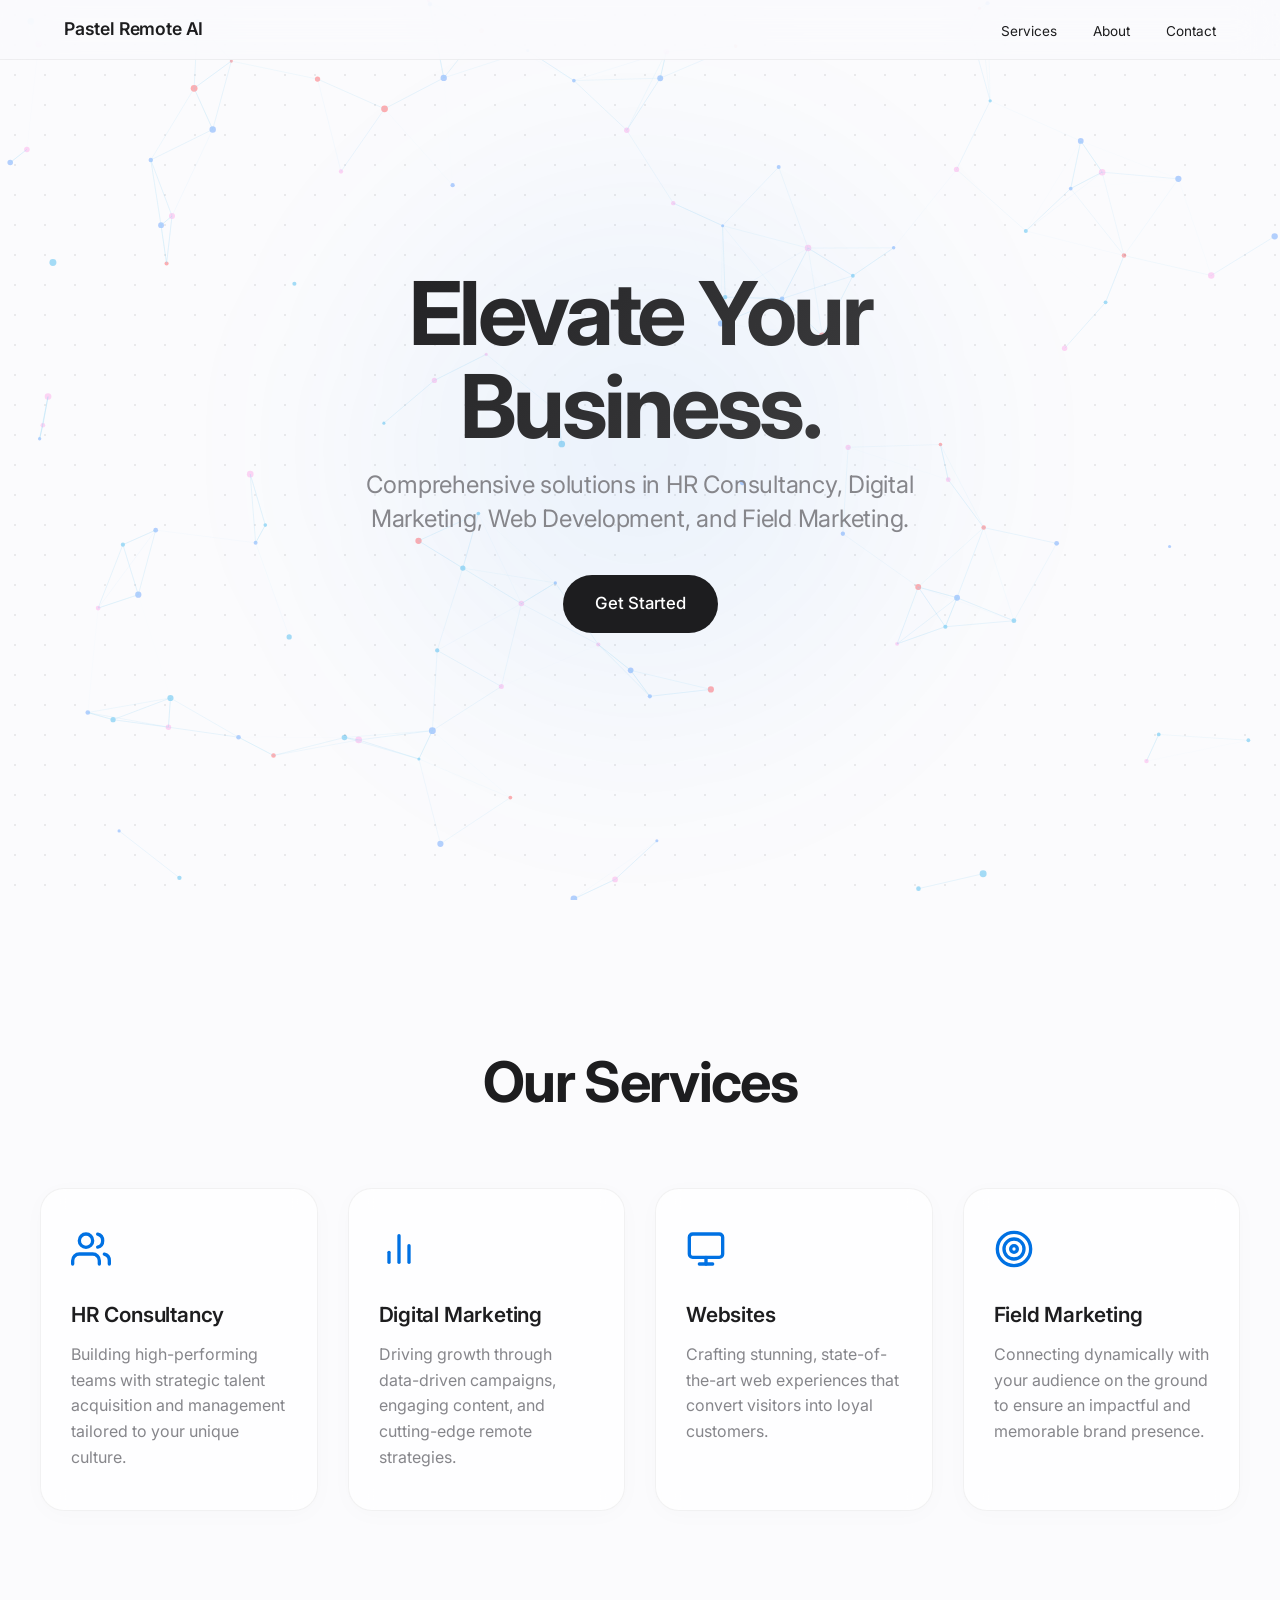
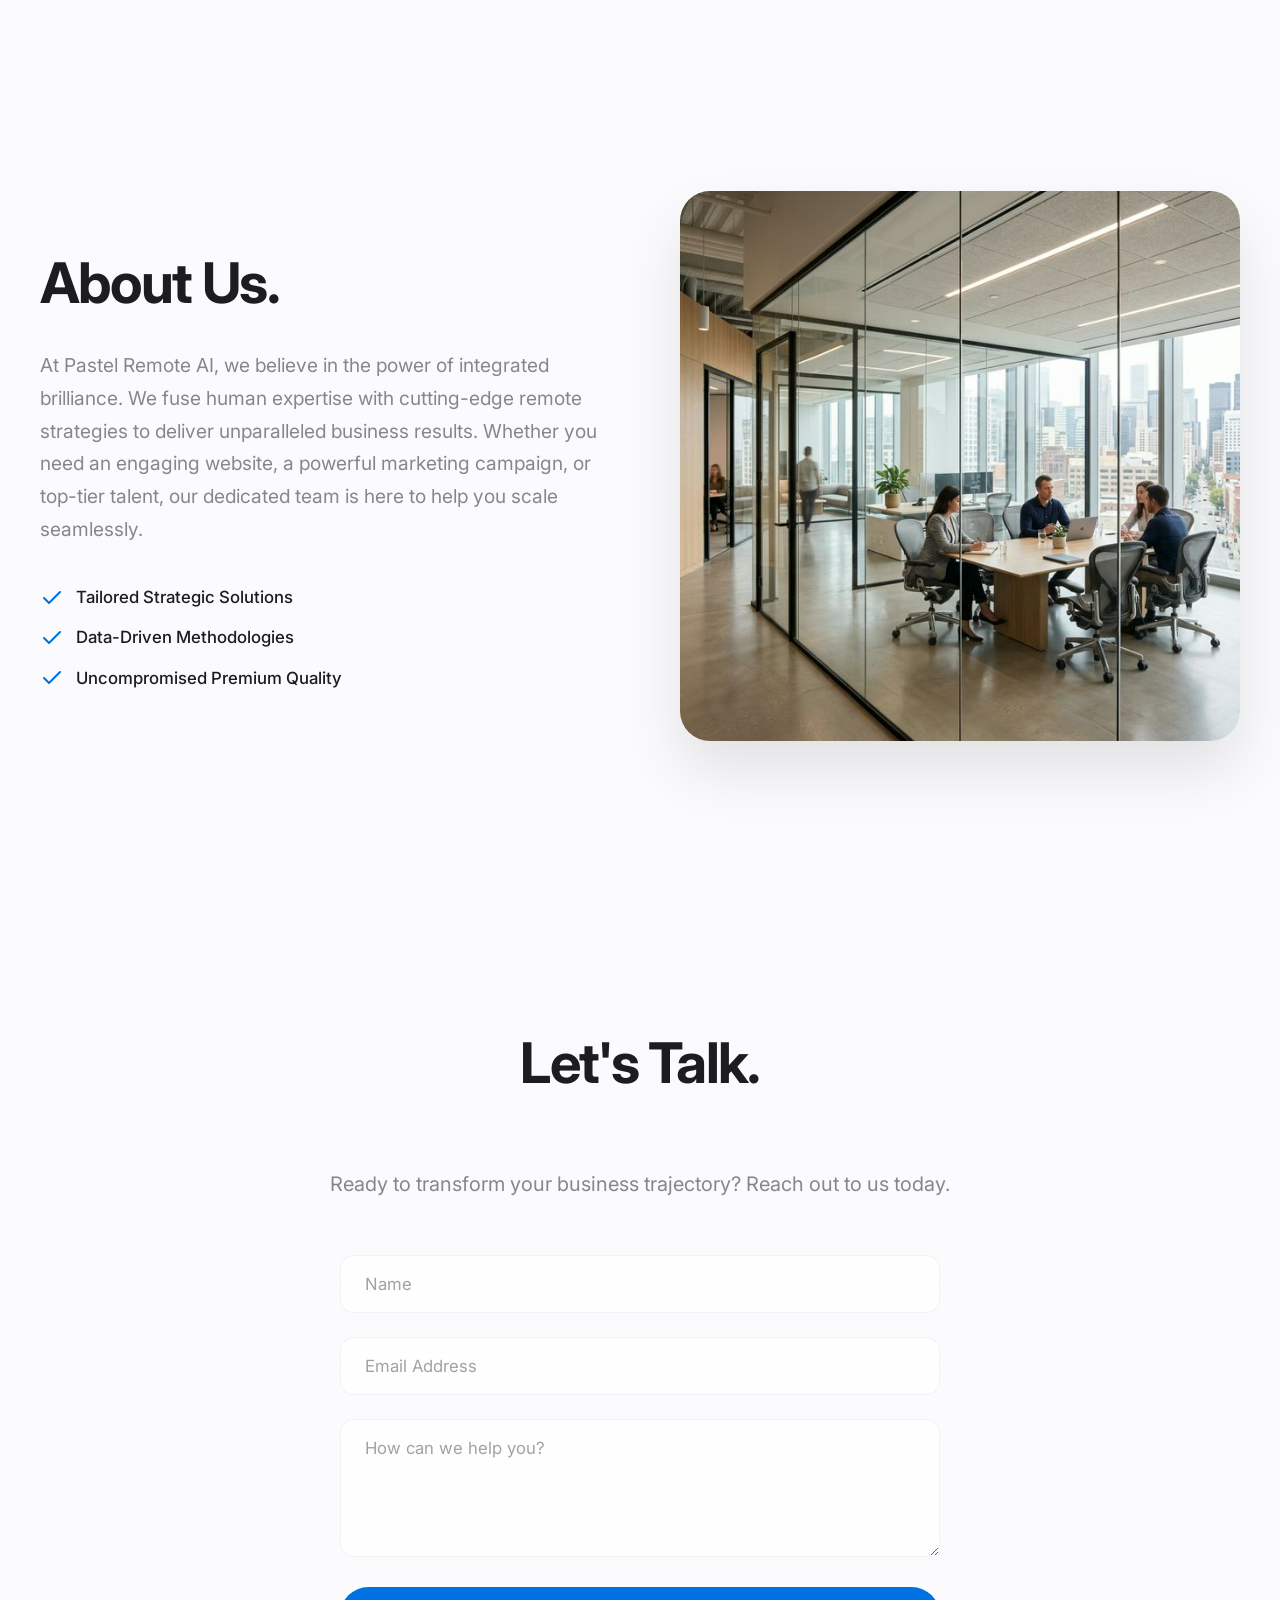
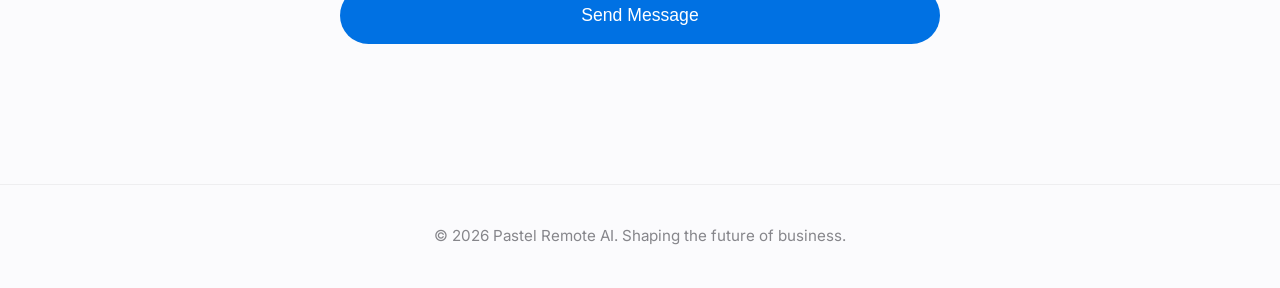
==== commit 62a9e5d6: "Update index.html" ====
--- a/index.html
+++ b/index.html
@@ -26,7 +26,7 @@
         <div class="hero-content">
             <h1 class="hero-title">Elevate Your Business.</h1>
             <p class="hero-subtitle">Comprehensive solutions in HR Consultancy, Digital Marketing, Web Development, and Field Marketing.</p>
-            <a href="https://wa.me/918681916356?text=Hi%20Pastel%20Remote%20AI,%20I%20would%20like%20to%20get%20started." target="_blank" rel="noopener noreferrer" class="cta-button">Get Started</a>
+            <a href="https://wa.me/916384638463?text=Hi%20Pastel%20Remote%20AI,%20I%20would%20like%20to%20get%20started." target="_blank" rel="noopener noreferrer" class="cta-button">Get Started</a>
         </div>
     </section>
 
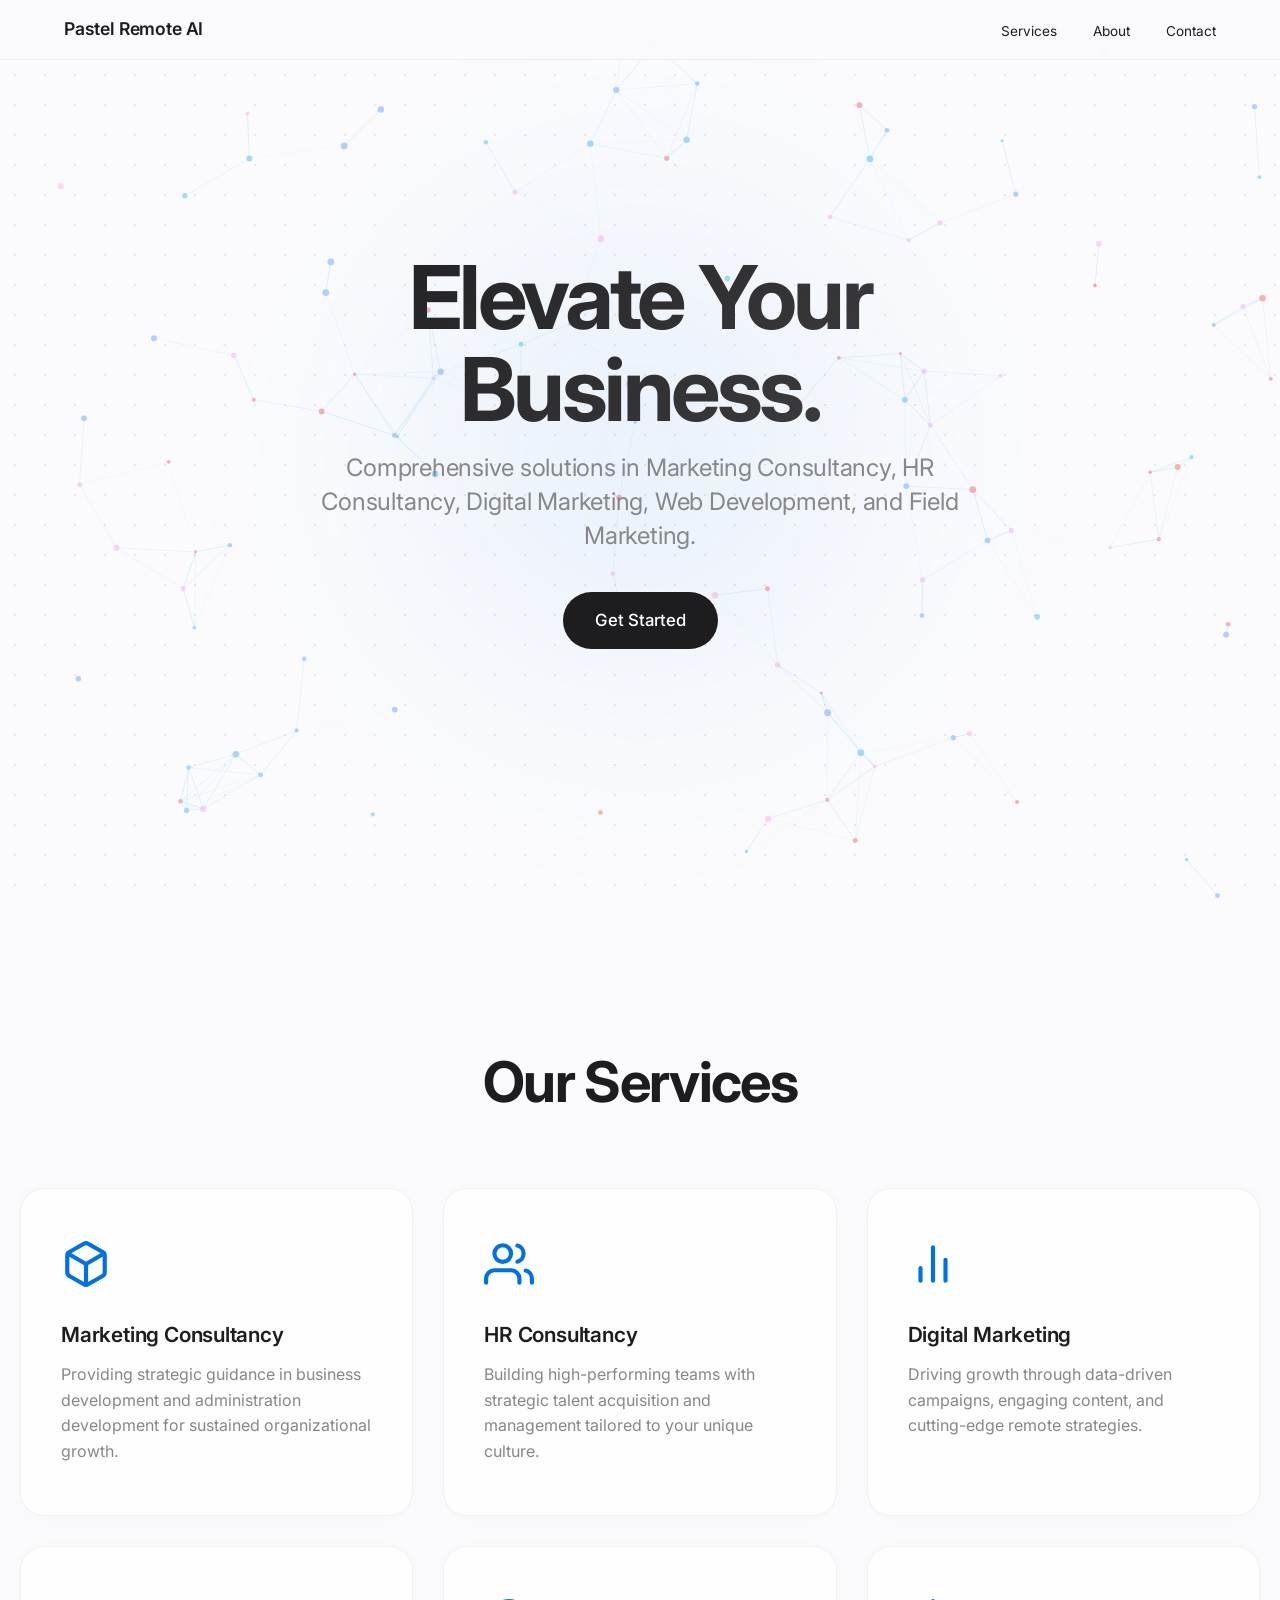
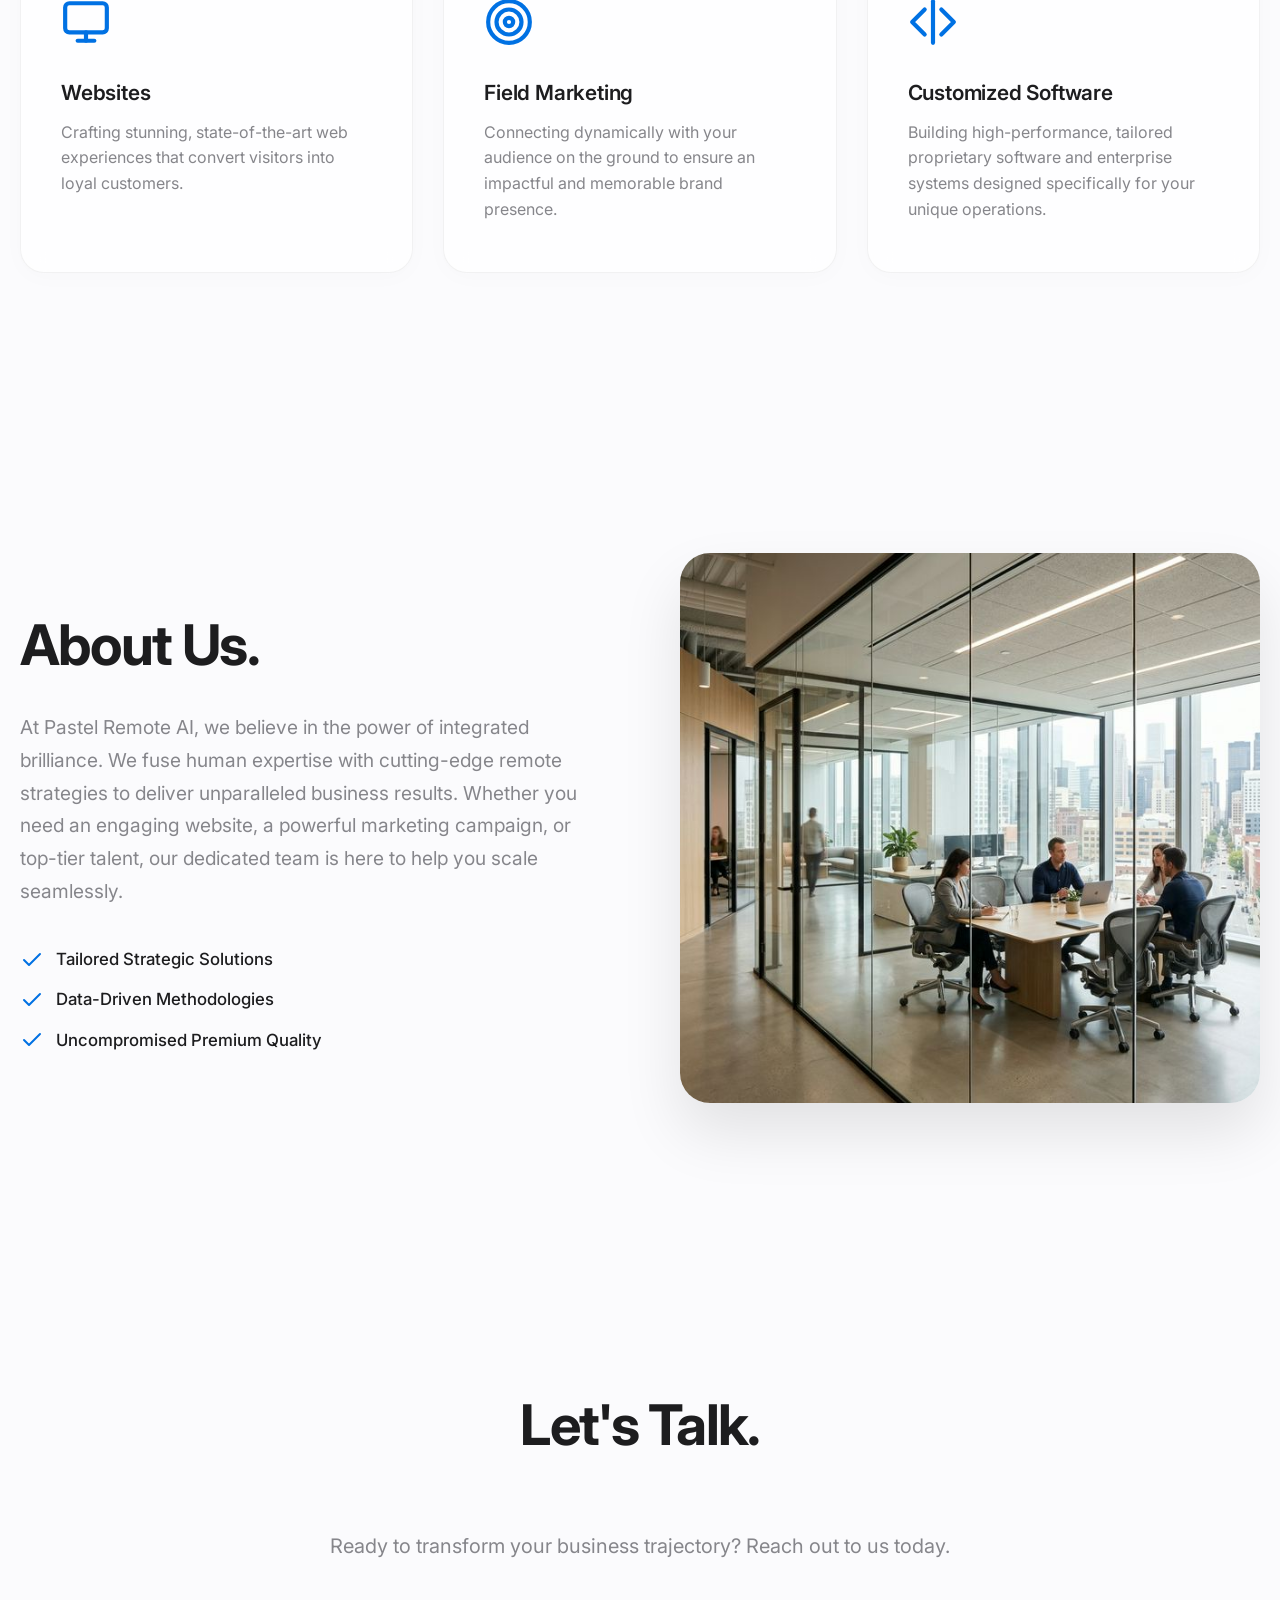
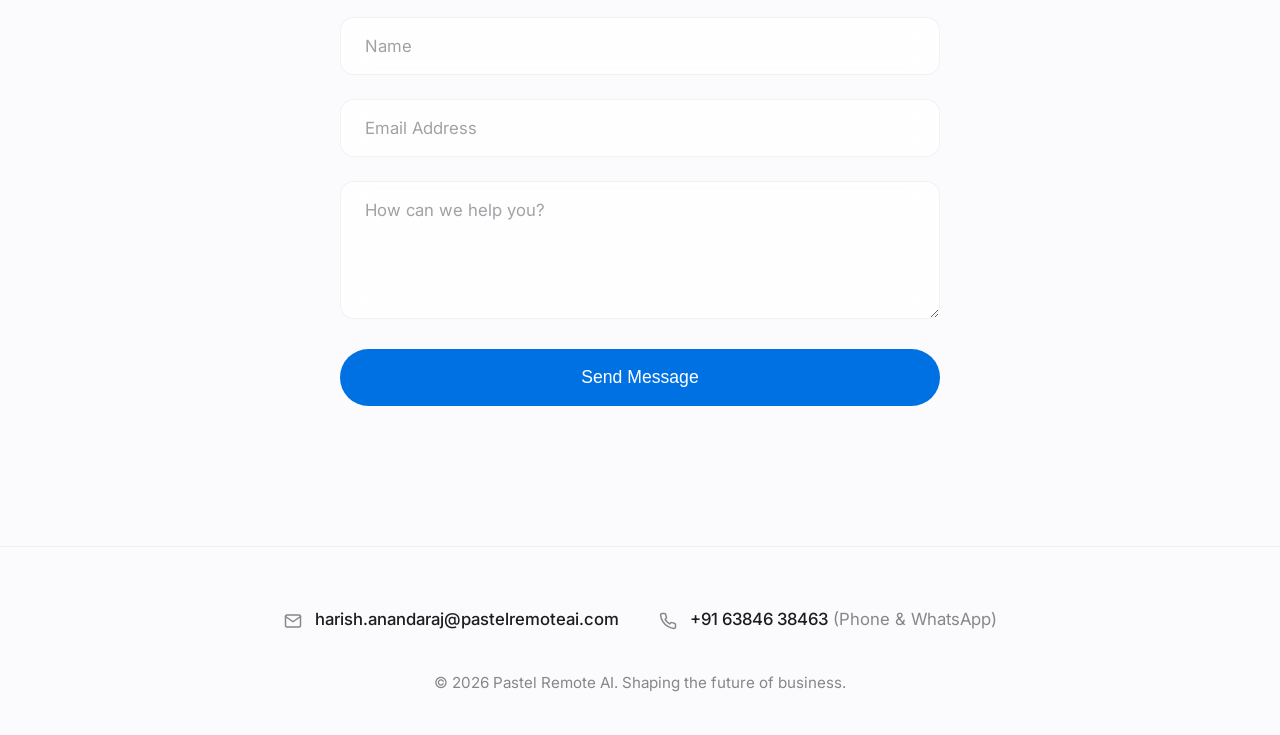
==== commit 2157cdb2: "initial commit" ====
--- a/index.html
+++ b/index.html
@@ -25,7 +25,7 @@
         <div class="glow-blob"></div>
         <div class="hero-content">
             <h1 class="hero-title">Elevate Your Business.</h1>
-            <p class="hero-subtitle">Comprehensive solutions in HR Consultancy, Digital Marketing, Web Development, and Field Marketing.</p>
+            <p class="hero-subtitle">Comprehensive solutions in Marketing Consultancy, HR Consultancy, Digital Marketing, Web Development, and Field Marketing.</p>
             <a href="https://wa.me/916384638463?text=Hi%20Pastel%20Remote%20AI,%20I%20would%20like%20to%20get%20started." target="_blank" rel="noopener noreferrer" class="cta-button">Get Started</a>
         </div>
     </section>
@@ -34,33 +34,47 @@
         <div class="section-container">
             <h2 class="section-title">Our Services</h2>
             <div class="services-grid">
+                <a href="marketing-consultancy.html" class="service-card">
+                    <div class="icon">
+                        <svg width="50" height="50" viewBox="0 0 24 24" fill="none" stroke="currentColor" stroke-width="2" stroke-linecap="round" stroke-linejoin="round"><path d="M21 16V8a2 2 0 0 0-1-1.73l-7-4a2 2 0 0 0-2 0l-7 4A2 2 0 0 0 3 8v8a2 2 0 0 0 1 1.73l7 4a2 2 0 0 0 2 0l7-4A2 2 0 0 0 21 16z"></path><polyline points="3.27 6.96 12 12.01 20.73 6.96"></polyline><line x1="12" y1="22.08" x2="12" y2="12"></line></svg>
+                    </div>
+                    <h3>Marketing Consultancy</h3>
+                    <p>Providing strategic guidance in business development and administration development for sustained organizational growth.</p>
+                </a>
                 <a href="hr-consultancy.html" class="service-card">
                     <div class="icon">
-                        <svg width="40" height="40" viewBox="0 0 24 24" fill="none" stroke="currentColor" stroke-width="2" stroke-linecap="round" stroke-linejoin="round"><path d="M17 21v-2a4 4 0 0 0-4-4H5a4 4 0 0 0-4 4v2"></path><circle cx="9" cy="7" r="4"></circle><path d="M23 21v-2a4 4 0 0 0-3-3.87"></path><path d="M16 3.13a4 4 0 0 1 0 7.75"></path></svg>
+                        <svg width="50" height="50" viewBox="0 0 24 24" fill="none" stroke="currentColor" stroke-width="2" stroke-linecap="round" stroke-linejoin="round"><path d="M17 21v-2a4 4 0 0 0-4-4H5a4 4 0 0 0-4 4v2"></path><circle cx="9" cy="7" r="4"></circle><path d="M23 21v-2a4 4 0 0 0-3-3.87"></path><path d="M16 3.13a4 4 0 0 1 0 7.75"></path></svg>
                     </div>
                     <h3>HR Consultancy</h3>
                     <p>Building high-performing teams with strategic talent acquisition and management tailored to your unique culture.</p>
                 </a>
                 <a href="digital-marketing.html" class="service-card">
                     <div class="icon">
-                        <svg width="40" height="40" viewBox="0 0 24 24" fill="none" stroke="currentColor" stroke-width="2" stroke-linecap="round" stroke-linejoin="round"><line x1="18" y1="20" x2="18" y2="10"></line><line x1="12" y1="20" x2="12" y2="4"></line><line x1="6" y1="20" x2="6" y2="14"></line></svg>
+                        <svg width="50" height="50" viewBox="0 0 24 24" fill="none" stroke="currentColor" stroke-width="2" stroke-linecap="round" stroke-linejoin="round"><line x1="18" y1="20" x2="18" y2="10"></line><line x1="12" y1="20" x2="12" y2="4"></line><line x1="6" y1="20" x2="6" y2="14"></line></svg>
                     </div>
                     <h3>Digital Marketing</h3>
                     <p>Driving growth through data-driven campaigns, engaging content, and cutting-edge remote strategies.</p>
                 </a>
                 <a href="websites.html" class="service-card">
                     <div class="icon">
-                        <svg width="40" height="40" viewBox="0 0 24 24" fill="none" stroke="currentColor" stroke-width="2" stroke-linecap="round" stroke-linejoin="round"><rect x="2" y="3" width="20" height="14" rx="2" ry="2"></rect><line x1="8" y1="21" x2="16" y2="21"></line><line x1="12" y1="17" x2="12" y2="21"></line></svg>
+                        <svg width="50" height="50" viewBox="0 0 24 24" fill="none" stroke="currentColor" stroke-width="2" stroke-linecap="round" stroke-linejoin="round"><rect x="2" y="3" width="20" height="14" rx="2" ry="2"></rect><line x1="8" y1="21" x2="16" y2="21"></line><line x1="12" y1="17" x2="12" y2="21"></line></svg>
                     </div>
                     <h3>Websites</h3>
                     <p>Crafting stunning, state-of-the-art web experiences that convert visitors into loyal customers.</p>
                 </a>
                 <a href="field-marketing.html" class="service-card">
                     <div class="icon">
-                        <svg width="40" height="40" viewBox="0 0 24 24" fill="none" stroke="currentColor" stroke-width="2" stroke-linecap="round" stroke-linejoin="round"><circle cx="12" cy="12" r="10"></circle><circle cx="12" cy="12" r="6"></circle><circle cx="12" cy="12" r="2"></circle></svg>
+                        <svg width="50" height="50" viewBox="0 0 24 24" fill="none" stroke="currentColor" stroke-width="2" stroke-linecap="round" stroke-linejoin="round"><circle cx="12" cy="12" r="10"></circle><circle cx="12" cy="12" r="6"></circle><circle cx="12" cy="12" r="2"></circle></svg>
                     </div>
                     <h3>Field Marketing</h3>
                     <p>Connecting dynamically with your audience on the ground to ensure an impactful and memorable brand presence.</p>
+                </a>
+                <a href="customized-software.html" class="service-card">
+                    <div class="icon">
+                        <svg width="50" height="50" viewBox="0 0 24 24" fill="none" stroke="currentColor" stroke-width="2" stroke-linecap="round" stroke-linejoin="round"><polyline points="16 18 22 12 16 6"></polyline><polyline points="8 6 2 12 8 18"></polyline><line x1="12" y1="2" x2="12" y2="22"></line></svg>
+                    </div>
+                    <h3>Customized Software</h3>
+                    <p>Building high-performance, tailored proprietary software and enterprise systems designed specifically for your unique operations.</p>
                 </a>
             </div>
         </div>
@@ -111,7 +125,11 @@
 
     <footer>
         <div class="footer-content">
-            <p>&copy; 2026 Pastel Remote AI. Shaping the future of business.</p>
+            <div class="footer-contact">
+                <p><svg width="18" height="18" viewBox="0 0 24 24" fill="none" stroke="currentColor" stroke-width="2" stroke-linecap="round" stroke-linejoin="round" style="vertical-align: middle; margin-right: 8px;"><path d="M4 4h16c1.1 0 2 .9 2 2v12c0 1.1-.9 2-2 2H4c-1.1 0-2-.9-2-2V6c0-1.1.9-2 2-2z"></path><polyline points="22,6 12,13 2,6"></polyline></svg> <a href="mailto:harish.anandaraj@pastelremoteai.com">harish.anandaraj@pastelremoteai.com</a></p>
+                <p><svg width="18" height="18" viewBox="0 0 24 24" fill="none" stroke="currentColor" stroke-width="2" stroke-linecap="round" stroke-linejoin="round" style="vertical-align: middle; margin-right: 8px;"><path d="M22 16.92v3a2 2 0 0 1-2.18 2 19.79 19.79 0 0 1-8.63-3.07 19.5 19.5 0 0 1-6-6 19.79 19.79 0 0 1-3.07-8.67A2 2 0 0 1 4.11 2h3a2 2 0 0 1 2 1.72 12.84 12.84 0 0 0 .7 2.81 2 2 0 0 1-.45 2.11L8.09 9.91a16 16 0 0 0 6 6l1.27-1.27a2 2 0 0 1 2.11-.45 12.84 12.84 0 0 0 2.81.7A2 2 0 0 1 22 16.92z"></path></svg> <a href="tel:+916384638463">+91 63846 38463</a> (Phone & WhatsApp)</p>
+            </div>
+            <p class="copyright">&copy; 2026 Pastel Remote AI. Shaping the future of business.</p>
         </div>
     </footer>
 
--- a/style.css
+++ b/style.css
@@ -200,7 +200,7 @@
 
 /* Sections General */
 .section-container {
-    max-width: 1200px;
+    max-width: 1400px;
     margin: 0 auto;
     width: 100%;
 }
@@ -221,7 +221,7 @@
 
 .services-grid {
     display: grid;
-    grid-template-columns: repeat(auto-fit, minmax(260px, 1fr));
+    grid-template-columns: repeat(3, 1fr);
     gap: 30px;
 }
 
@@ -231,7 +231,7 @@
     -webkit-backdrop-filter: blur(12px);
     border: 1px solid var(--border-color);
     border-radius: 24px;
-    padding: 40px 30px;
+    padding: 50px 40px;
     text-align: left;
     transition: transform 0.4s cubic-bezier(0.16, 1, 0.3, 1), box-shadow 0.4s ease;
     box-shadow: 0 4px 24px rgba(0,0,0,0.02);
@@ -384,12 +384,44 @@
 
 /* Footer */
 footer {
-    padding: 40px 20px;
-    text-align: center;
+    padding: 60px 20px 40px;
     background-color: var(--bg-color);
     color: var(--text-muted);
     font-size: 0.95rem;
     border-top: 1px solid var(--border-color);
+}
+
+.footer-content {
+    max-width: 1400px;
+    margin: 0 auto;
+    display: flex;
+    flex-direction: column;
+    align-items: center;
+    gap: 30px;
+}
+
+.footer-contact {
+    display: flex;
+    flex-wrap: wrap;
+    justify-content: center;
+    gap: 40px;
+    font-size: 1.05rem;
+}
+
+.footer-contact a {
+    color: var(--text-main);
+    text-decoration: none;
+    transition: color 0.3s ease;
+    font-weight: 500;
+}
+
+.footer-contact a:hover {
+    color: var(--accent);
+}
+
+.copyright {
+    text-align: center;
+    margin-top: 10px;
 }
 
 /* Media Queries */
@@ -411,6 +443,9 @@
     }
     .nav-links {
         display: none; /* simple mobile nav exclusion for now */
+    }
+    .services-grid {
+        grid-template-columns: repeat(auto-fit, minmax(250px, 1fr));
     }
 }
 
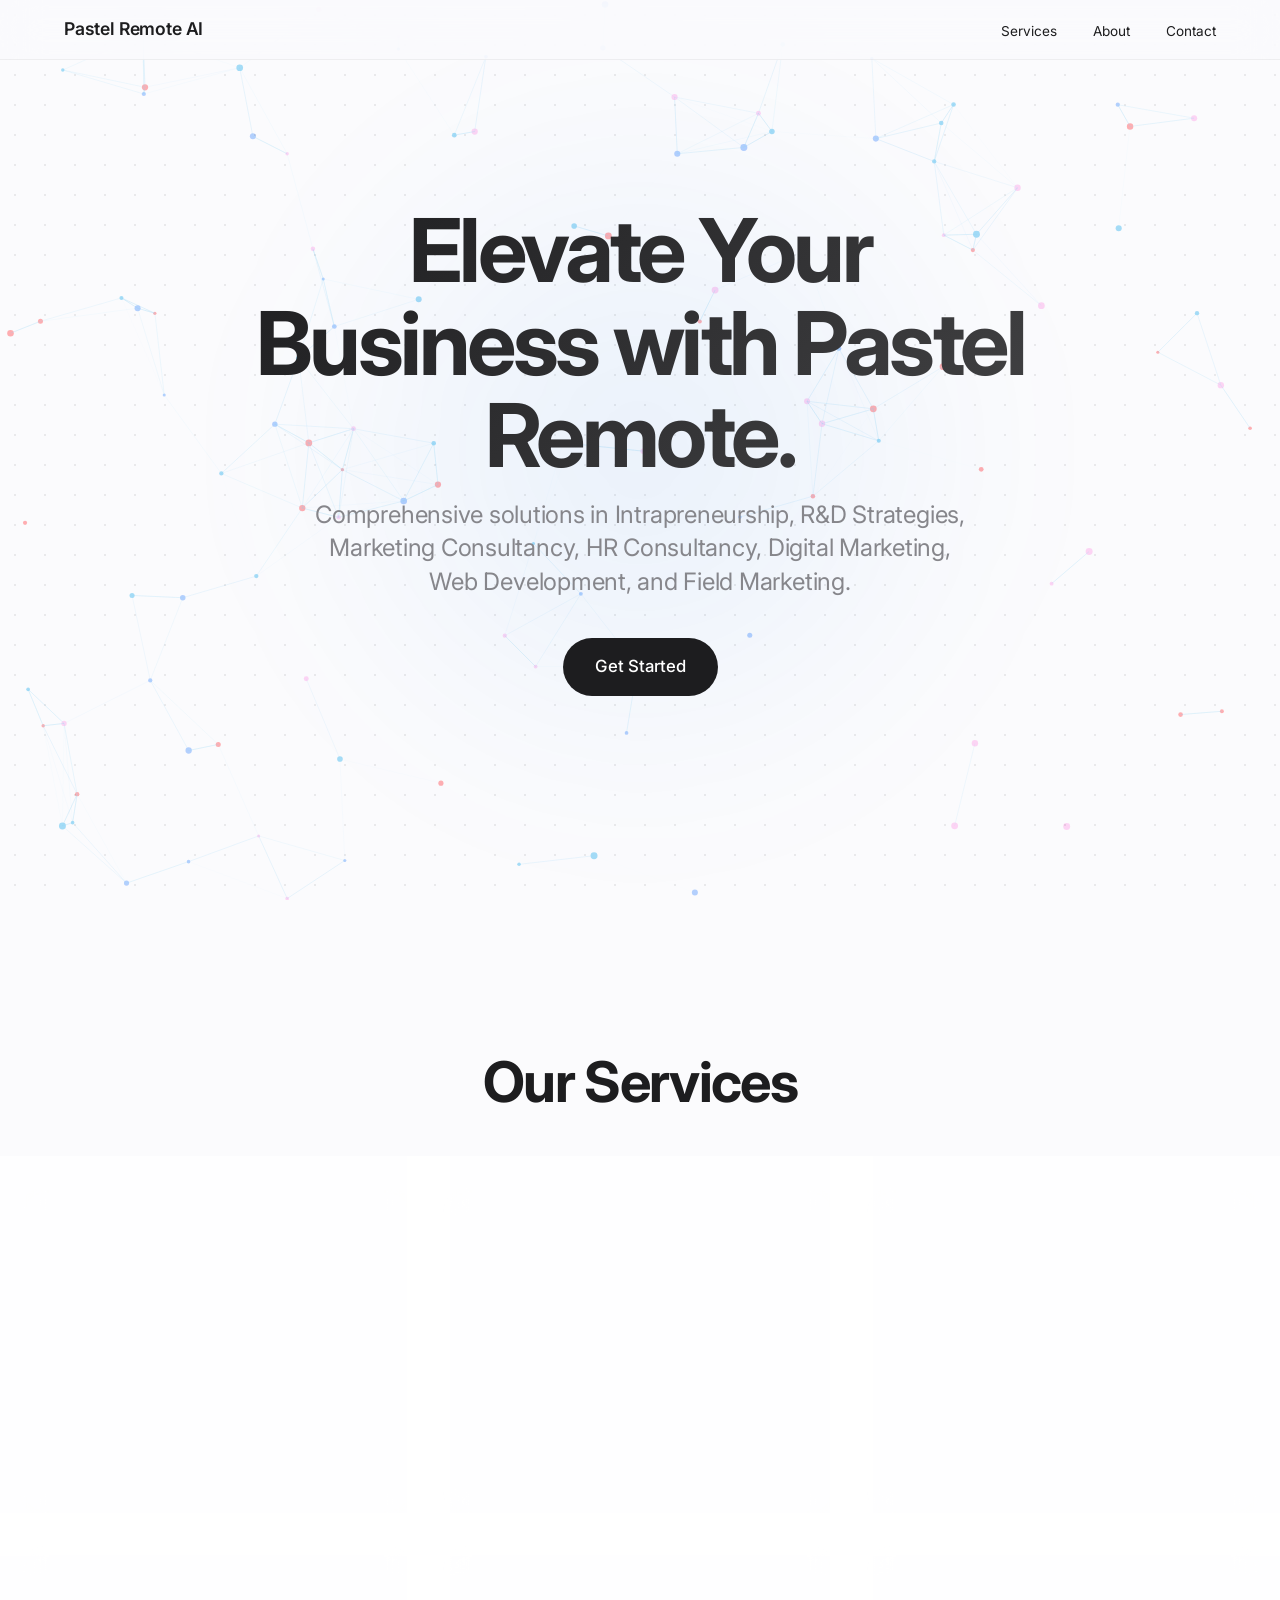
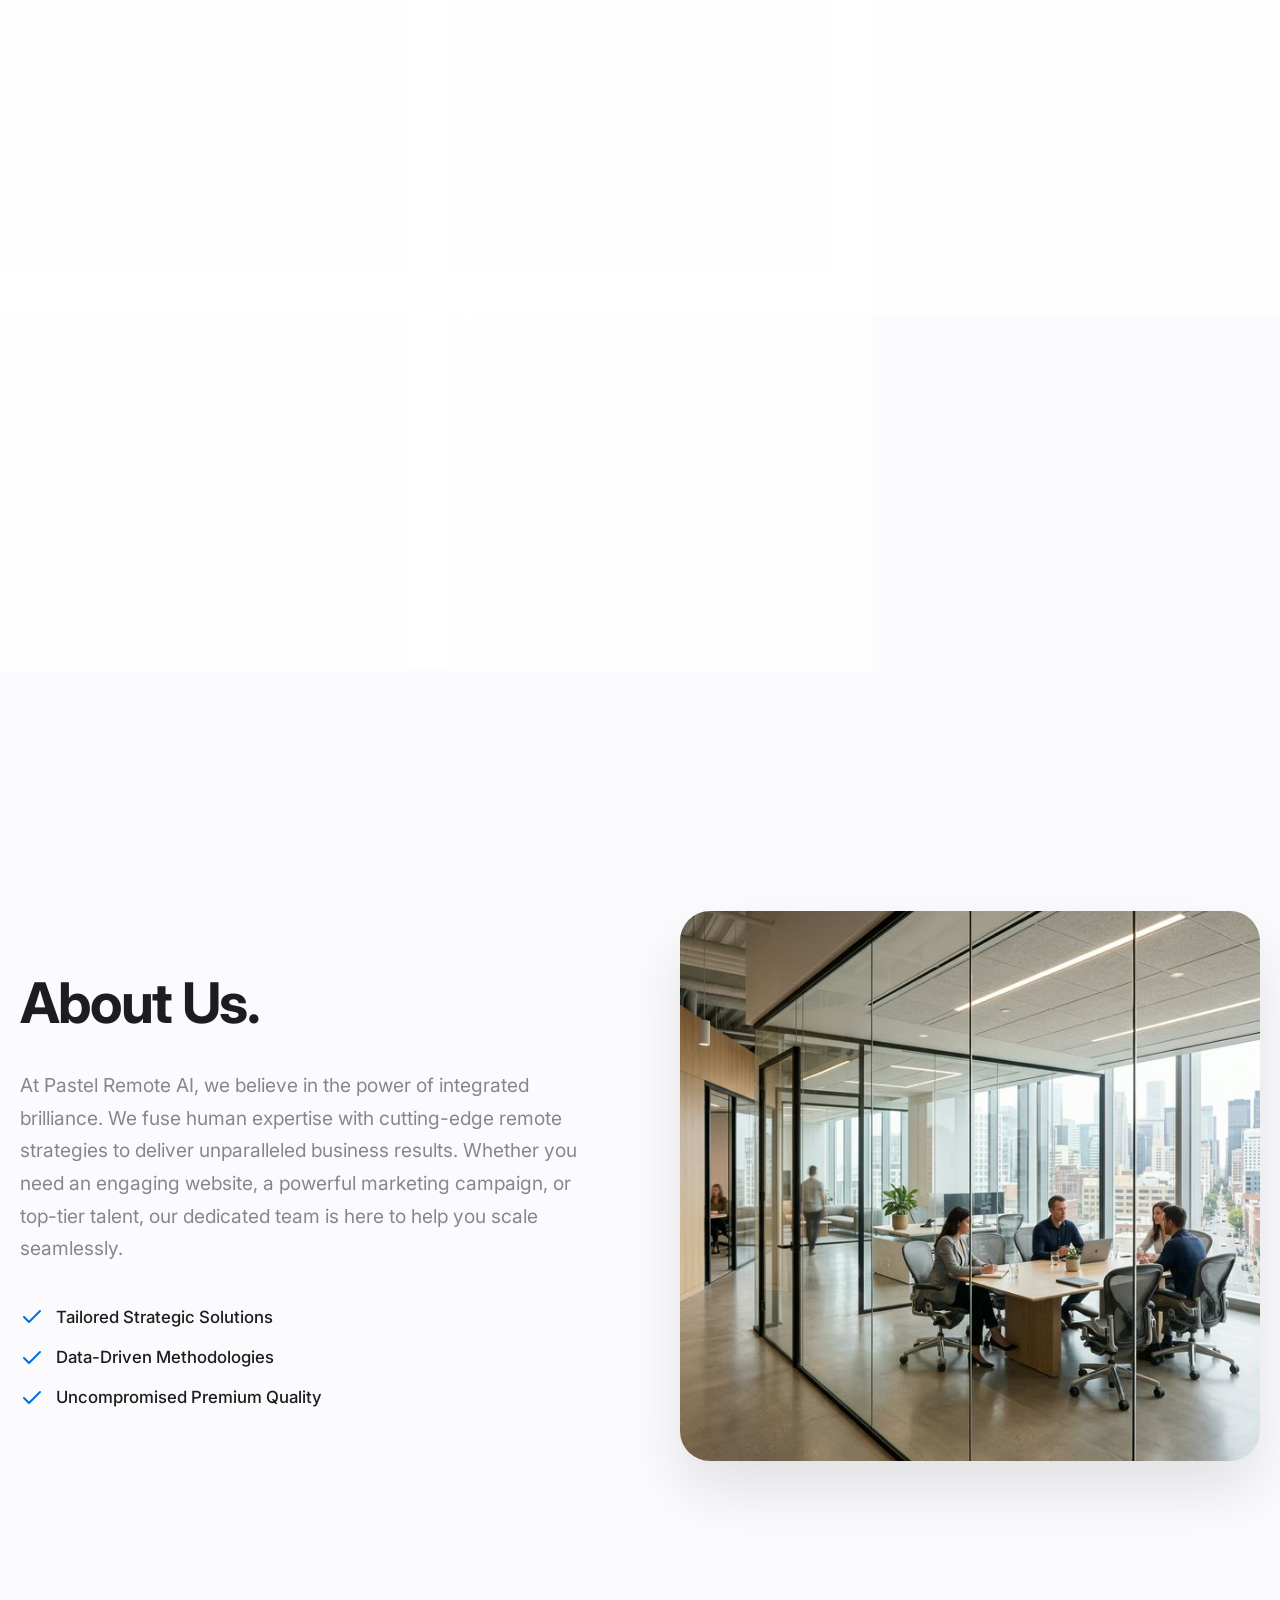
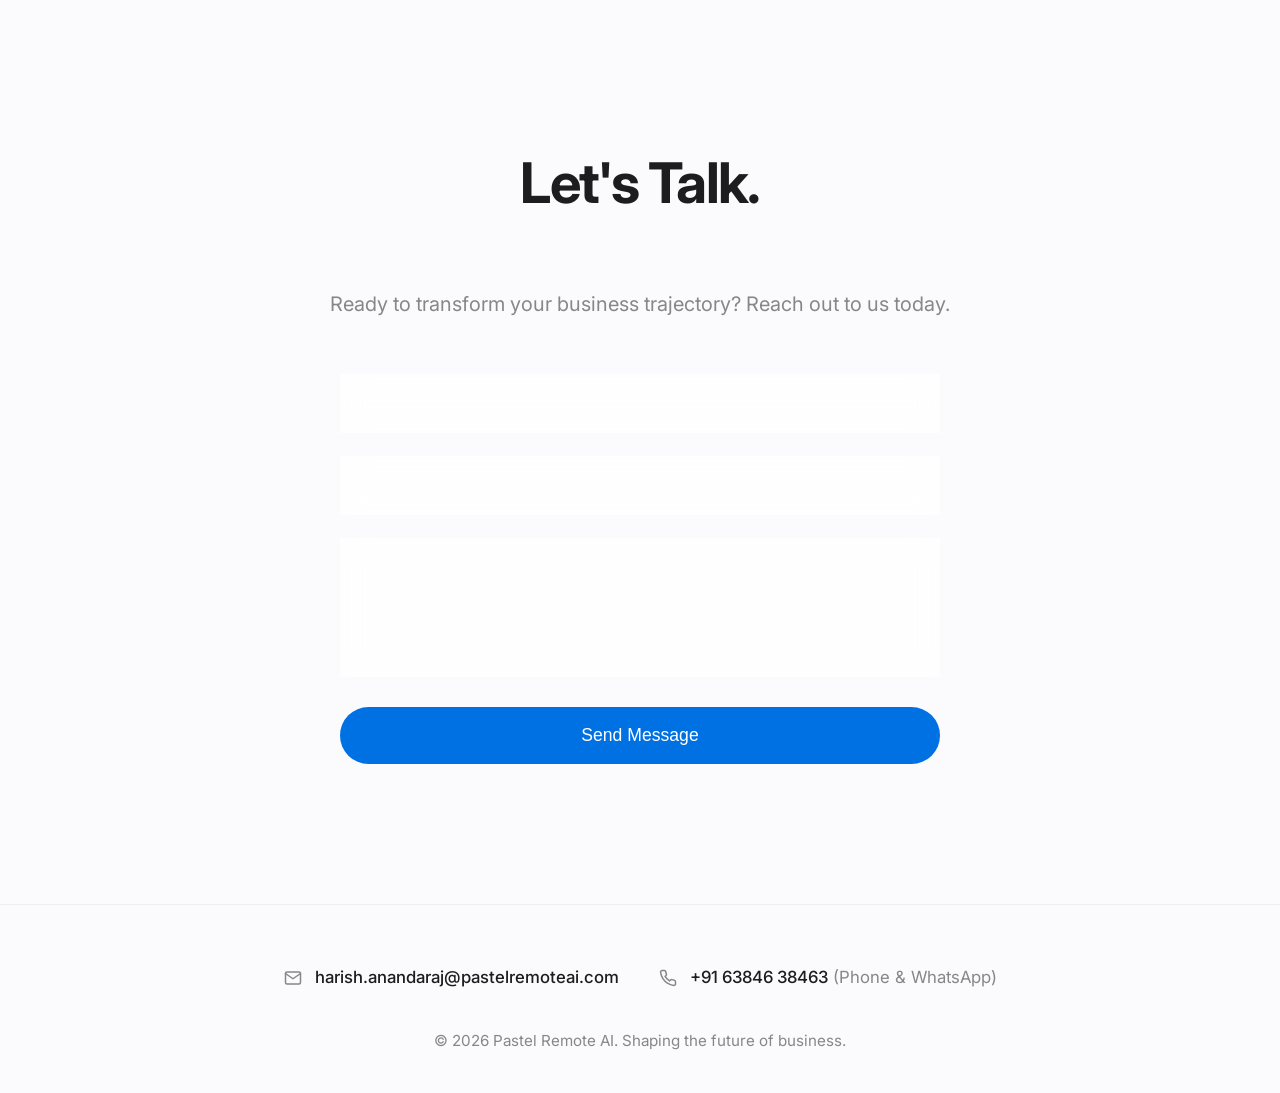
==== commit b86c2992: "initial commit" ====
--- a/index.html
+++ b/index.html
@@ -3,7 +3,36 @@
 <head>
     <meta charset="UTF-8">
     <meta name="viewport" content="width=device-width, initial-scale=1.0">
-    <title>Pastel Remote AI | Elegant Business Solutions</title>
+    <title>Pastel Remote AI | Elegant Business Solutions & Consultancy</title>
+    
+    <!-- Primary Meta Tags -->
+    <meta name="title" content="Pastel Remote AI | Elegant Business Solutions">
+    <meta name="description" content="Pastel Remote AI provides premium business solutions: Marketing, HR, Digital Marketing, Intrapreneurship, Web Development, Software, and R&D Strategies.">
+    <meta name="keywords" content="Pastel Remote, Pastel Remote AI, business solutions, marketing consultancy, HR consultancy, digital marketing agency, intrapreneurship consultancy, web development, custom software, R&D strategies, Pastel Remote consultancy">
+    <meta name="author" content="Pastel Remote AI">
+
+    <!-- Open Graph / Facebook -->
+    <meta property="og:type" content="website">
+    <meta property="og:title" content="Pastel Remote AI | Elegant Business Solutions">
+    <meta property="og:description" content="Pastel Remote AI provides premium business solutions: Marketing, HR, Digital Marketing, Web Development, Software, and R&D Strategies.">
+
+    <!-- Structured Data (JSON-LD) for Google Organization Schema -->
+    <script type="application/ld+json">
+    {
+      "@context": "https://schema.org",
+      "@type": "Organization",
+      "name": "Pastel Remote AI",
+      "alternateName": "Pastel Remote",
+      "url": "https://www.pastelremoteai.com",
+      "contactPoint": {
+        "@type": "ContactPoint",
+        "telephone": "+91-63846-38463",
+        "contactType": "customer service",
+        "email": "harish.anandaraj@pastelremoteai.com",
+        "availableLanguage": "en"
+      }
+    }
+    </script>
     <link rel="preconnect" href="https://fonts.googleapis.com">
     <link rel="preconnect" href="https://fonts.gstatic.com" crossorigin>
     <link href="https://fonts.googleapis.com/css2?family=Inter:wght@300;400;500;600;700&display=swap" rel="stylesheet">
@@ -24,8 +53,8 @@
     <section id="hero" class="hero">
         <div class="glow-blob"></div>
         <div class="hero-content">
-            <h1 class="hero-title">Elevate Your Business.</h1>
-            <p class="hero-subtitle">Comprehensive solutions in Marketing Consultancy, HR Consultancy, Digital Marketing, Web Development, and Field Marketing.</p>
+            <h1 class="hero-title">Elevate Your Business with Pastel Remote.</h1>
+            <p class="hero-subtitle">Comprehensive solutions in Intrapreneurship, R&D Strategies, Marketing Consultancy, HR Consultancy, Digital Marketing, Web Development, and Field Marketing.</p>
             <a href="https://wa.me/916384638463?text=Hi%20Pastel%20Remote%20AI,%20I%20would%20like%20to%20get%20started." target="_blank" rel="noopener noreferrer" class="cta-button">Get Started</a>
         </div>
     </section>
@@ -47,6 +76,13 @@
                     </div>
                     <h3>HR Consultancy</h3>
                     <p>Building high-performing teams with strategic talent acquisition and management tailored to your unique culture.</p>
+                </a>
+                                <a href="intrapreneurship-consultancy.html" class="service-card">
+                    <div class="icon">
+                        <svg width="50" height="50" viewBox="0 0 24 24" fill="none" stroke="currentColor" stroke-width="2" stroke-linecap="round" stroke-linejoin="round"><path d="M12 2L2 7l10 5 10-5-10-5z"></path><path d="M2 17l10 5 10-5"></path><path d="M2 12l10 5 10-5"></path></svg>
+                    </div>
+                    <h3>Intrapreneurship Consultancy</h3>
+                    <p>Fostering organizational innovation within education and healthcare sectors for transformative growth.</p>
                 </a>
                 <a href="digital-marketing.html" class="service-card">
                     <div class="icon">
@@ -75,6 +111,13 @@
                     </div>
                     <h3>Customized Software</h3>
                     <p>Building high-performance, tailored proprietary software and enterprise systems designed specifically for your unique operations.</p>
+                </a>
+                <a href="r-and-d-consultancy.html" class="service-card">
+                    <div class="icon">
+                        <svg width="50" height="50" viewBox="0 0 24 24" fill="none" stroke="currentColor" stroke-width="2" stroke-linecap="round" stroke-linejoin="round"><path d="M4.5 16.5c-1.5 1.26-2 5-2 5s3.74-.5 5-2c.71-.84.7-2.13-.09-2.91a2.18 2.18 0 0 0-2.91-.09z"></path><path d="M12 15l-3-3a22 22 0 0 1 2-3.95A12.88 12.88 0 0 1 22 2c0 2.72-.78 7.5-6 11a22.35 22.35 0 0 1-4 2z"></path><path d="M9 12H4s.55-3.03 2-4c1.62-1.08 5 0 5 0"></path><path d="M12 15v5s3.03-.55 4-2c1.08-1.62 0-5 0-5"></path></svg>
+                    </div>
+                    <h3>R&D Strategies Consultancy</h3>
+                    <p>Optimizing innovation processes and driving growth through strategic planning and technology roadmapping.</p>
                 </a>
             </div>
         </div>
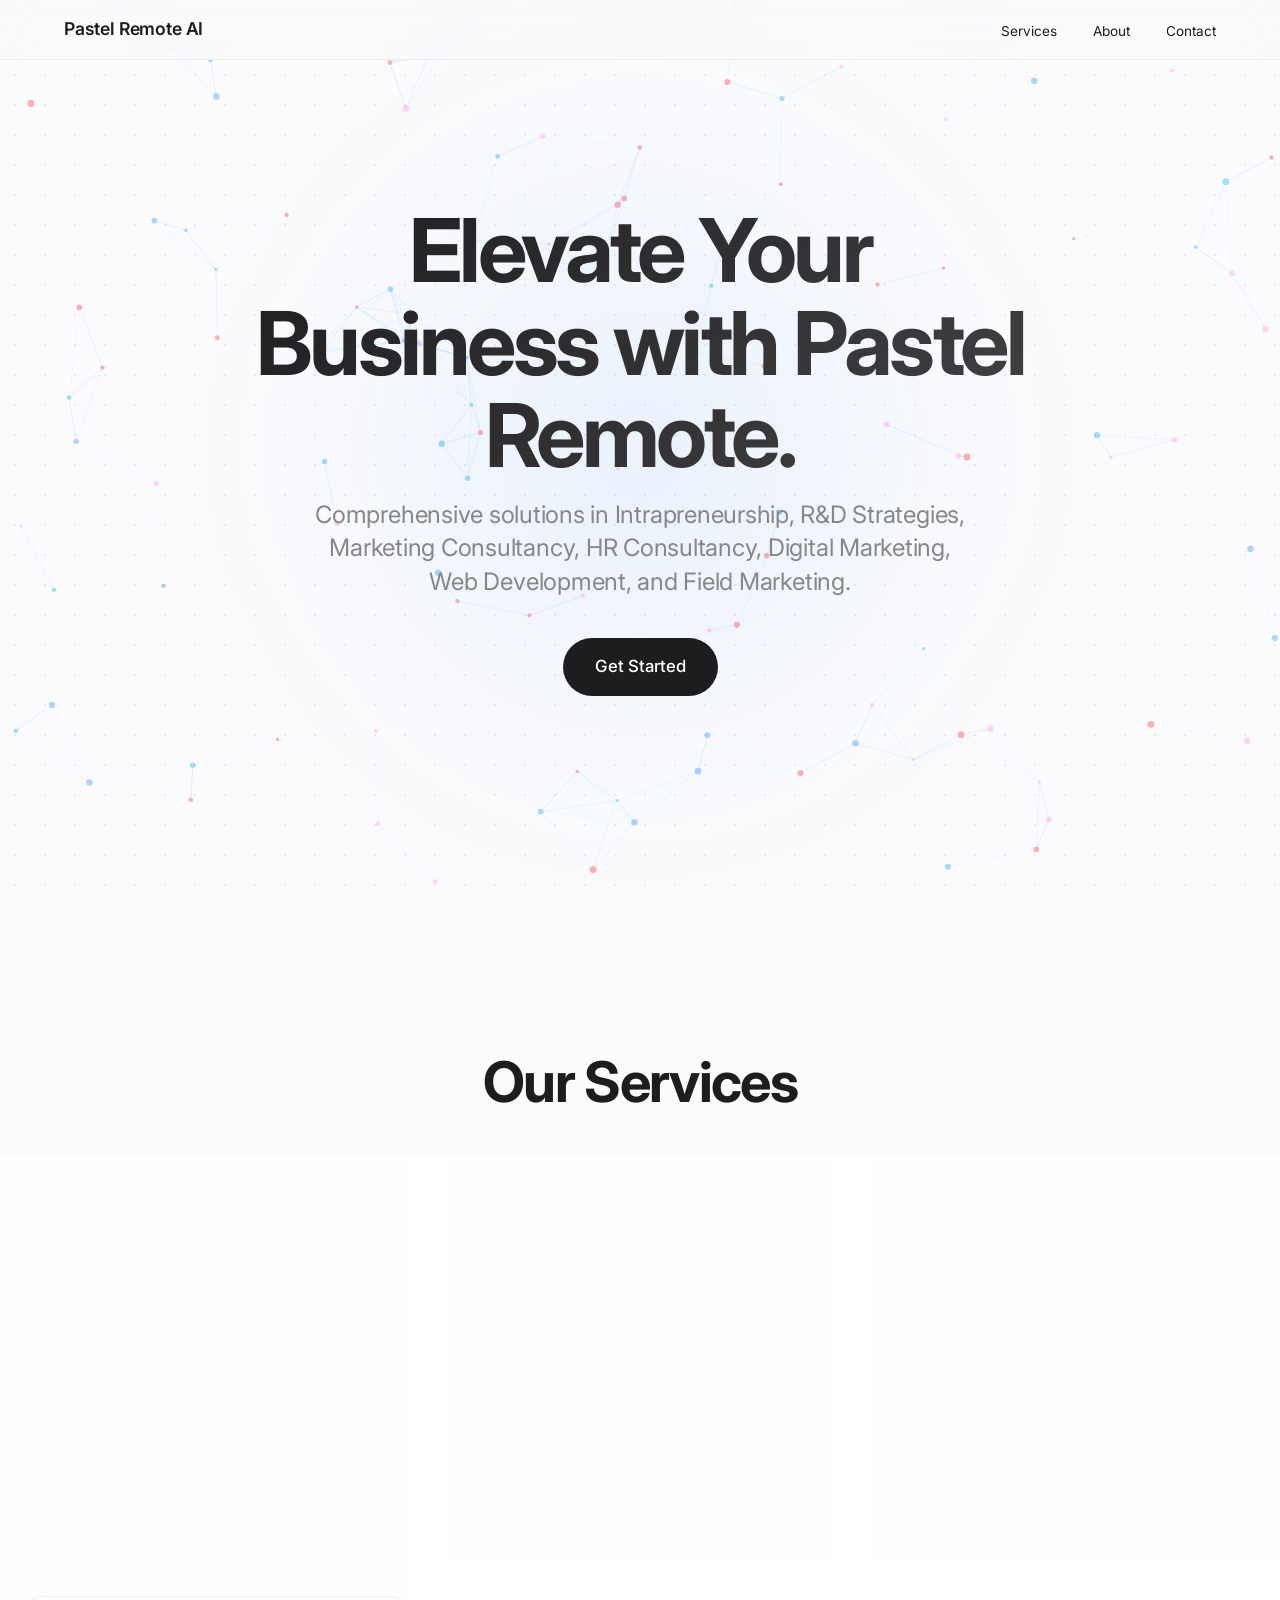
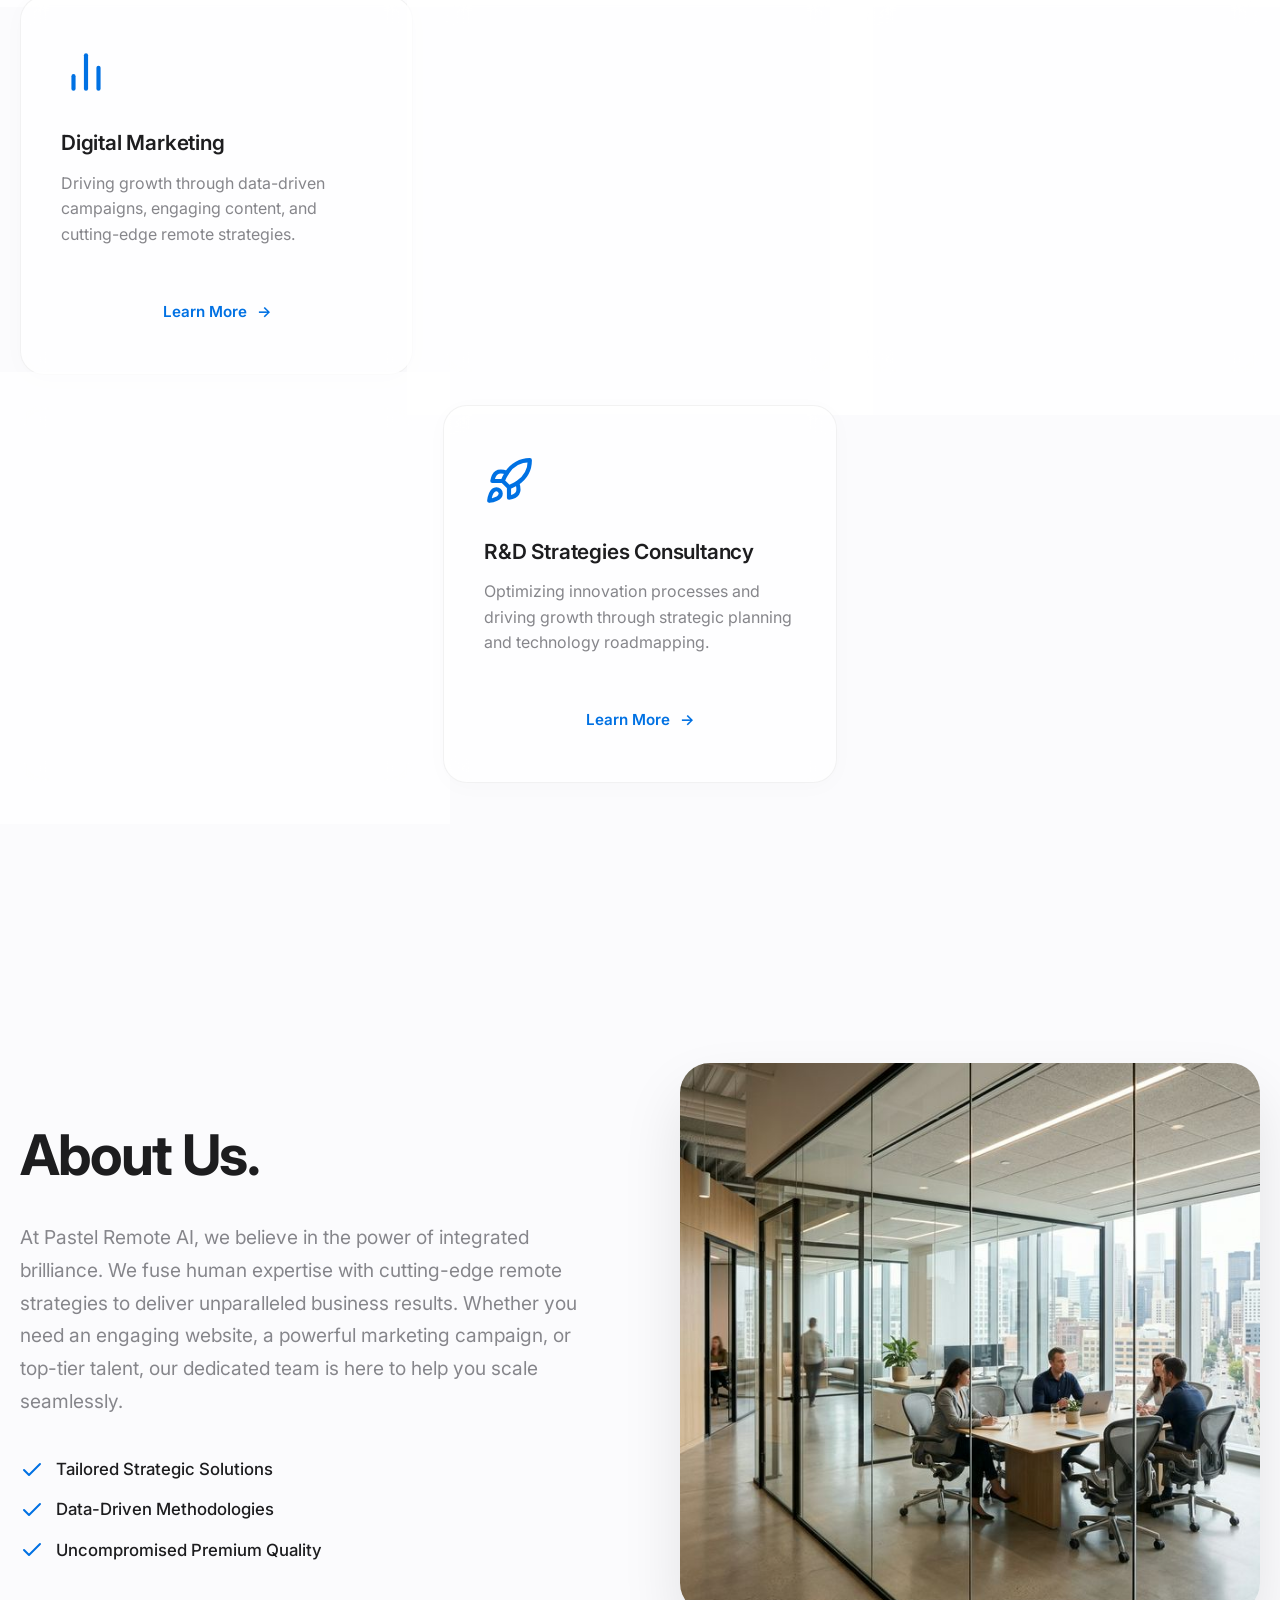
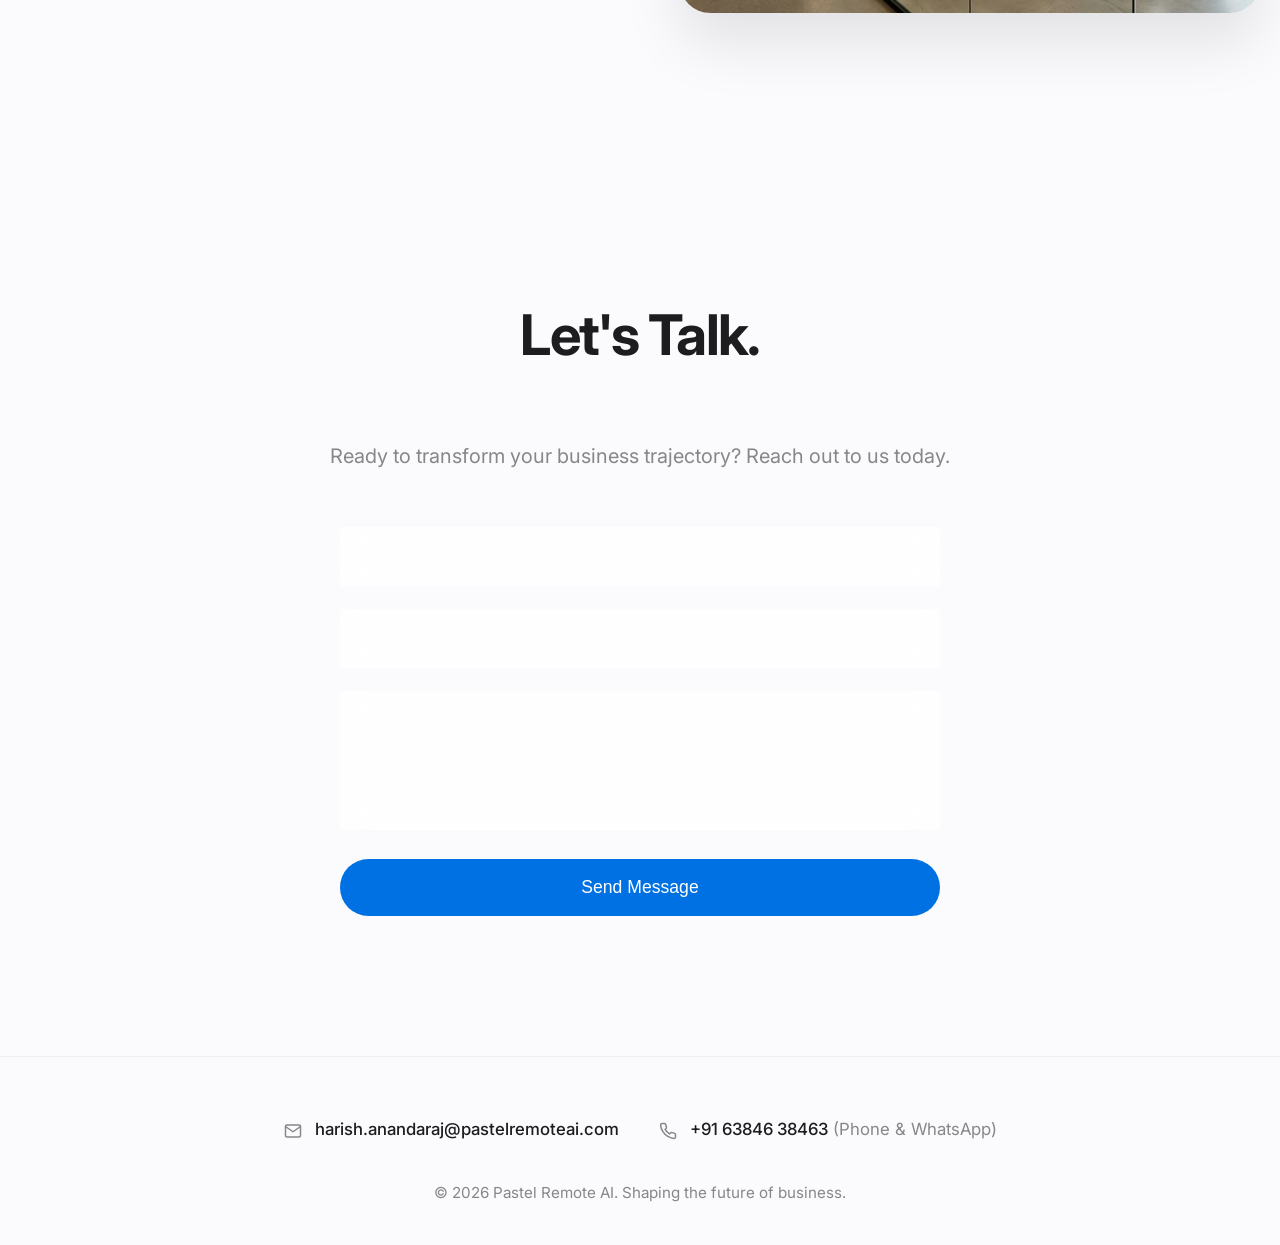
==== commit 2eedc89c: "Learn more button" ====
--- a/index.html
+++ b/index.html
@@ -67,8 +67,9 @@
                     <div class="icon">
                         <svg width="50" height="50" viewBox="0 0 24 24" fill="none" stroke="currentColor" stroke-width="2" stroke-linecap="round" stroke-linejoin="round"><path d="M21 16V8a2 2 0 0 0-1-1.73l-7-4a2 2 0 0 0-2 0l-7 4A2 2 0 0 0 3 8v8a2 2 0 0 0 1 1.73l7 4a2 2 0 0 0 2 0l7-4A2 2 0 0 0 21 16z"></path><polyline points="3.27 6.96 12 12.01 20.73 6.96"></polyline><line x1="12" y1="22.08" x2="12" y2="12"></line></svg>
                     </div>
-                    <h3>Marketing Consultancy</h3>
+                    <h3>Marketing / Sales Consultancy</h3>
                     <p>Providing strategic guidance in business development and administration development for sustained organizational growth.</p>
+                    <span class="service-link">Learn More</span>
                 </a>
                 <a href="hr-consultancy.html" class="service-card">
                     <div class="icon">
@@ -76,6 +77,7 @@
                     </div>
                     <h3>HR Consultancy</h3>
                     <p>Building high-performing teams with strategic talent acquisition and management tailored to your unique culture.</p>
+                    <span class="service-link">Learn More</span>
                 </a>
                                 <a href="intrapreneurship-consultancy.html" class="service-card">
                     <div class="icon">
@@ -83,6 +85,7 @@
                     </div>
                     <h3>Intrapreneurship Consultancy</h3>
                     <p>Fostering organizational innovation within education and healthcare sectors for transformative growth.</p>
+                    <span class="service-link">Learn More</span>
                 </a>
                 <a href="digital-marketing.html" class="service-card">
                     <div class="icon">
@@ -90,6 +93,7 @@
                     </div>
                     <h3>Digital Marketing</h3>
                     <p>Driving growth through data-driven campaigns, engaging content, and cutting-edge remote strategies.</p>
+                    <span class="service-link">Learn More</span>
                 </a>
                 <a href="websites.html" class="service-card">
                     <div class="icon">
@@ -97,6 +101,7 @@
                     </div>
                     <h3>Websites</h3>
                     <p>Crafting stunning, state-of-the-art web experiences that convert visitors into loyal customers.</p>
+                    <span class="service-link">Learn More</span>
                 </a>
                 <a href="field-marketing.html" class="service-card">
                     <div class="icon">
@@ -104,6 +109,7 @@
                     </div>
                     <h3>Field Marketing</h3>
                     <p>Connecting dynamically with your audience on the ground to ensure an impactful and memorable brand presence.</p>
+                    <span class="service-link">Learn More</span>
                 </a>
                 <a href="customized-software.html" class="service-card">
                     <div class="icon">
@@ -111,6 +117,7 @@
                     </div>
                     <h3>Customized Software</h3>
                     <p>Building high-performance, tailored proprietary software and enterprise systems designed specifically for your unique operations.</p>
+                    <span class="service-link">Learn More</span>
                 </a>
                 <a href="r-and-d-consultancy.html" class="service-card">
                     <div class="icon">
@@ -118,6 +125,7 @@
                     </div>
                     <h3>R&D Strategies Consultancy</h3>
                     <p>Optimizing innovation processes and driving growth through strategic planning and technology roadmapping.</p>
+                    <span class="service-link">Learn More</span>
                 </a>
             </div>
         </div>
--- a/style.css
+++ b/style.css
@@ -1,542 +1,760 @@
-:root {
-    --bg-color: #fbfbfd;
-    --text-main: #1d1d1f;
-    --text-muted: #86868b;
-    --accent: #0071e3;
-    --card-bg: rgba(255, 255, 255, 0.7);
-    --nav-bg: rgba(251, 251, 253, 0.8);
-    --border-color: rgba(0, 0, 0, 0.05);
+:root {
+    --bg-color: #fbfbfd;
+    --text-main: #1d1d1f;
+    --text-muted: #86868b;
+    --accent: #0071e3;
+    --card-bg: rgba(255, 255, 255, 0.7);
+    --nav-bg: rgba(251, 251, 253, 0.8);
+    --border-color: rgba(0, 0, 0, 0.05);
+}
+
+* {
+    margin: 0;
+    padding: 0;
+    box-sizing: border-box;
+}
+
+html {
+    scroll-behavior: smooth;
+}
+
+body {
+    font-family: 'Inter', -apple-system, BlinkMacSystemFont, "Segoe UI", Roboto, Helvetica, Arial, sans-serif;
+    background-color: var(--bg-color);
+    color: var(--text-main);
+    line-height: 1.5;
+    -webkit-font-smoothing: antialiased;
+    -moz-osx-font-smoothing: grayscale;
+    overflow-x: hidden;
+}
+
+#magic-canvas {
+    position: fixed;
+    top: 0;
+    left: 0;
+    width: 100%;
+    height: 100%;
+    z-index: 0;
+    pointer-events: none;
+}
+
+.bg-pattern {
+    position: fixed;
+    top: 0;
+    left: 0;
+    width: 100%;
+    height: 100%;
+    background-image: radial-gradient(rgba(0,0,0,0.07) 1.5px, transparent 1.5px);
+    background-size: 30px 30px;
+    background-position: 0 0;
+    z-index: 1;
+    pointer-events: none;
+}
+
+section, footer {
+    position: relative;
+    z-index: 10;
+}
+
+/* Animations */
+@keyframes fadeUp {
+    from {
+        opacity: 0;
+        transform: translateY(30px);
+    }
+    to {
+        opacity: 1;
+        transform: translateY(0);
+    }
+}
+
+@keyframes blobMotion {
+    0% { transform: translate(0, 0) scale(1); }
+    33% { transform: translate(50px, -50px) scale(1.1); }
+    66% { transform: translate(-30px, 30px) scale(0.9); }
+    100% { transform: translate(0, 0) scale(1); }
+}
+
+/* Utility for Intersection Observer */
+.hidden-reveal {
+    opacity: 0;
+    transform: translateY(30px);
+    transition: opacity 0.8s cubic-bezier(0.16, 1, 0.3, 1), transform 0.8s cubic-bezier(0.16, 1, 0.3, 1);
+}
+
+.hidden-reveal.revealed {
+    opacity: 1;
+    transform: translateY(0);
+}
+
+/* Navigation */
+.navbar {
+    position: fixed;
+    top: 0;
+    width: 100%;
+    height: 60px;
+    background: var(--nav-bg);
+    backdrop-filter: saturate(180%) blur(20px);
+    -webkit-backdrop-filter: saturate(180%) blur(20px);
+    display: flex;
+    justify-content: space-between;
+    align-items: center;
+    padding: 0 5%;
+    z-index: 1000;
+    border-bottom: 1px solid var(--border-color);
+}
+
+.logo {
+    font-weight: 600;
+    font-size: 1.1rem;
+    letter-spacing: -0.01em;
+}
+
+.nav-links a {
+    text-decoration: none;
+    color: var(--text-main);
+    font-weight: 400;
+    font-size: 0.85rem;
+    margin-left: 2rem;
+    transition: color 0.3s ease;
+}
+
+.nav-links a:hover {
+    color: var(--accent);
+}
+
+/* Hero Section */
+.hero {
+    min-height: 100vh;
+    display: flex;
+    justify-content: center;
+    align-items: center;
+    text-align: center;
+    position: relative;
+    padding: 0 20px;
+    overflow: hidden;
+}
+
+.hero-content {
+    max-width: 800px;
+    z-index: 2;
+    animation: fadeUp 1s cubic-bezier(0.16, 1, 0.3, 1) forwards;
+}
+
+.hero-title {
+    font-size: 5.5rem;
+    font-weight: 700;
+    letter-spacing: -0.04em;
+    line-height: 1.05;
+    margin-bottom: 1rem;
+    background: linear-gradient(135deg, #1d1d1f 0%, #434345 100%);
+    -webkit-background-clip: text;
+    background-clip: text;
+    -webkit-text-fill-color: transparent;
+}
+
+.hero-subtitle {
+    font-size: 1.5rem;
+    color: var(--text-muted);
+    font-weight: 400;
+    letter-spacing: -0.01em;
+    margin-bottom: 2.5rem;
+    max-width: 650px;
+    margin-left: auto;
+    margin-right: auto;
+    line-height: 1.4;
+}
+
+.cta-button {
+    display: inline-block;
+    background-color: var(--text-main);
+    color: white;
+    padding: 16px 32px;
+    border-radius: 980px;
+    text-decoration: none;
+    font-size: 1.05rem;
+    font-weight: 500;
+    transition: all 0.3s ease;
+    border: none;
+    cursor: pointer;
+}
+
+.cta-button:hover {
+    background-color: #333336;
+    transform: scale(1.02);
+}
+
+.glow-blob {
+    position: absolute;
+    width: 60vw;
+    height: 60vw;
+    max-width: 800px;
+    max-height: 800px;
+    background: radial-gradient(circle, rgba(0, 113, 227, 0.08) 0%, rgba(255, 255, 255, 0) 70%);
+    border-radius: 50%;
+    z-index: 1;
+    filter: blur(80px);
+    animation: blobMotion 20s infinite alternate ease-in-out;
+    pointer-events: none;
+}
+
+/* Sections General */
+.section-container {
+    max-width: 1400px;
+    margin: 0 auto;
+    width: 100%;
+}
+
+.section-title {
+    font-size: 3.5rem;
+    font-weight: 700;
+    text-align: center;
+    letter-spacing: -0.03em;
+    margin-bottom: 4rem;
+}
+
+/* Services */
+.services {
+    padding: 140px 20px;
+    background-color: transparent;
+}
+
+.services-grid {
+    display: grid;
+    grid-template-columns: repeat(3, 1fr);
+    gap: 30px;
+}
+
+.service-card {
+    background: var(--card-bg);
+    backdrop-filter: blur(12px);
+    -webkit-backdrop-filter: blur(12px);
+    border: 1px solid var(--border-color);
+    border-radius: 24px;
+    padding: 50px 40px;
+    text-align: left;
+    transition: transform 0.4s cubic-bezier(0.16, 1, 0.3, 1), box-shadow 0.4s ease;
+    box-shadow: 0 4px 24px rgba(0,0,0,0.02);
+    display: flex;
+    flex-direction: column;
+    text-decoration: none;
+    color: inherit;
+}
+
+.service-card:hover {
+    transform: translateY(-10px);
+    box-shadow: 0 20px 40px rgba(0,0,0,0.06);
+}
+
+.service-card .icon {
+    margin-bottom: 1.5rem;
+    color: var(--accent);
+}
+
+.service-card h3 {
+    font-size: 1.3rem;
+    font-weight: 600;
+    margin-bottom: 0.75rem;
+    letter-spacing: -0.01em;
+}
+
+.service-card p {
+    color: var(--text-muted);
+    font-size: 1rem;
+    line-height: 1.6;
+    margin-bottom: 0;
+}
+
+.service-link {
+    display: inline-flex;
+    align-items: center;
+    justify-content: center;
+    gap: 10px;
+    margin-top: auto;
+    padding-top: 1.75rem;
+    font-size: 0.95rem;
+    font-weight: 600;
+    color: var(--accent);
+}
+
+.service-link::after {
+    content: "\2192";
+    transition: transform 0.3s ease;
+}
+
+.service-card:hover .service-link::after {
+    transform: translateX(4px);
+}
+
+/* About Section */
+.about {
+    padding: 140px 20px;
+    background-color: transparent;
+}
+
+.about .section-container {
+    display: flex;
+    align-items: center;
+    flex-wrap: wrap;
+    gap: 80px;
+}
+
+.about-content {
+    flex: 1;
+    min-width: 300px;
+}
+
+.about-content .section-title {
+    text-align: left;
+    margin-bottom: 1.5rem;
+}
+
+.about-text {
+    font-size: 1.2rem;
+    color: var(--text-muted);
+    line-height: 1.7;
+    margin-bottom: 2.5rem;
+}
+
+.about-features {
+    display: flex;
+    flex-direction: column;
+    gap: 15px;
+}
+.feature-item {
+    display: flex;
+    align-items: center;
+    gap: 12px;
+    font-weight: 500;
+    font-size: 1.05rem;
+    color: var(--text-main);
+}
+
+.about-image {
+    flex: 1;
+    min-width: 300px;
+    height: 550px;
+    background-image: url('about-image.png');
+    background-size: cover;
+    background-position: center;
+    border-radius: 30px;
+    box-shadow: 0 30px 60px rgba(0,0,0,0.1);
+}
+
+/* Contact */
+.contact {
+    padding: 140px 20px;
+    background-color: transparent;
+    text-align: center;
+}
+
+.contact-subtitle {
+    font-size: 1.25rem;
+    color: var(--text-muted);
+    margin-bottom: 3.5rem;
+}
+
+.contact-form {
+    max-width: 600px;
+    margin: 0 auto;
+    display: flex;
+    flex-direction: column;
+    gap: 24px;
+}
+
+.input-group input, .input-group textarea {
+    width: 100%;
+    padding: 18px 24px;
+    border-radius: 14px;
+    border: 1px solid var(--border-color);
+    background-color: rgba(255, 255, 255, 0.8);
+    backdrop-filter: blur(12px);
+    -webkit-backdrop-filter: blur(12px);
+    font-family: inherit;
+    font-size: 1.05rem;
+    transition: all 0.3s ease;
+    outline: none;
+    -webkit-appearance: none;
+    appearance: none;
+}
+
+.input-group input::placeholder, .input-group textarea::placeholder {
+    color: #a1a1a6;
+}
+
+.input-group input:focus, .input-group textarea:focus {
+    border-color: var(--accent);
+    box-shadow: 0 0 0 4px rgba(0, 113, 227, 0.1);
+    background-color: #ffffff;
+}
+
+.submit-button {
+    background-color: var(--accent);
+    color: white;
+    padding: 18px 32px;
+    border-radius: 980px;
+    font-size: 1.1rem;
+    font-weight: 500;
+    border: none;
+    cursor: pointer;
+    transition: background-color 0.3s ease;
+}
+
+.submit-button:hover {
+    background-color: #005cbf;
+}
+
+/* Footer */
+footer {
+    padding: 60px 20px 40px;
+    background-color: var(--bg-color);
+    color: var(--text-muted);
+    font-size: 0.95rem;
+    border-top: 1px solid var(--border-color);
+}
+
+.footer-content {
+    max-width: 1400px;
+    margin: 0 auto;
+    display: flex;
+    flex-direction: column;
+    align-items: center;
+    gap: 30px;
+}
+
+.footer-contact {
+    display: flex;
+    flex-wrap: wrap;
+    justify-content: center;
+    gap: 40px;
+    font-size: 1.05rem;
+}
+
+.footer-contact a {
+    color: var(--text-main);
+    text-decoration: none;
+    transition: color 0.3s ease;
+    font-weight: 500;
+}
+
+.footer-contact a:hover {
+    color: var(--accent);
+}
+
+.copyright {
+    text-align: center;
+    margin-top: 10px;
+}
+
+/* Media Queries */
+@media (max-width: 1024px) {
+    .hero-title {
+        font-size: 4.4rem;
+    }
+    .services-grid {
+        grid-template-columns: repeat(2, minmax(0, 1fr));
+    }
+    .service-card {
+        padding: 42px 30px;
+    }
+    .about,
+    .contact,
+    .services {
+        padding-top: 100px;
+        padding-bottom: 100px;
+    }
 }
 
-* {
-    margin: 0;
-    padding: 0;
-    box-sizing: border-box;
+@media (max-width: 768px) {
+    .navbar {
+        padding: 0 20px;
+    }
+    .logo {
+        font-size: 1rem;
+    }
+    .hero {
+        min-height: auto;
+        padding-top: 110px;
+        padding-bottom: 50px;
+    }
+    .hero-title {
+        font-size: 3rem;
+    }
+    .hero-title[style] {
+        font-size: 2.7rem !important;
+    }
+    .hero-subtitle {
+        font-size: 1.1rem;
+    }
+    .section-title {
+        font-size: 2.4rem;
+        margin-bottom: 2rem;
+    }
+    .section-title[style] {
+        font-size: 2rem !important;
+        margin-bottom: 1.25rem !important;
+    }
+    .about .section-container {
+        gap: 28px;
+    }
+    .about .section-container[style] {
+        gap: 28px !important;
+    }
+    .about-content,
+    .about-image {
+        min-width: 0;
+        width: 100%;
+    }
+    .about-content[style],
+    .about-image[style] {
+        min-width: 0 !important;
+        width: 100% !important;
+    }
+    .about-image {
+        height: 360px;
+    }
+    .about-image[style] {
+        height: 320px !important;
+    }
+    .about[style] {
+        padding-top: 30px !important;
+        padding-bottom: 80px !important;
+    }
+    .about-features[style] {
+        margin-top: 1.5rem !important;
+    }
+    .cta-button[style] {
+        margin-top: 2rem !important;
+    }
+    .hero[style] {
+        min-height: auto !important;
+        padding-top: 110px;
+        padding-bottom: 36px;
+    }
+    .nav-links {
+        display: none; /* simple mobile nav exclusion for now */
+    }
+    .services-grid {
+        grid-template-columns: repeat(auto-fit, minmax(220px, 1fr));
+    }
+    .footer-contact {
+        flex-direction: column;
+        align-items: center;
+        gap: 14px;
+        text-align: center;
+    }
 }
 
-html {
-    scroll-behavior: smooth;
+@media (max-width: 520px) {
+    .hero {
+        padding-top: 95px;
+        padding-left: 16px;
+        padding-right: 16px;
+        padding-bottom: 34px;
+    }
+    .hero-title {
+        font-size: 2.35rem;
+        line-height: 1.12;
+    }
+    .hero-title[style] {
+        font-size: 2.2rem !important;
+    }
+    .hero-subtitle {
+        font-size: 1rem;
+        margin-bottom: 1.7rem;
+    }
+    .section-title {
+        font-size: 1.85rem;
+    }
+    .services,
+    .about,
+    .contact {
+        padding: 72px 16px;
+    }
+    .service-card {
+        padding: 28px 20px;
+    }
+    .service-card h3 {
+        font-size: 1.15rem;
+    }
+    .service-card p {
+        font-size: 0.95rem;
+    }
+    .service-link {
+        font-size: 0.9rem;
+        padding-top: 1.2rem;
+    }
+    .about-text {
+        font-size: 1rem;
+    }
+    .feature-item {
+        font-size: 0.96rem;
+        align-items: flex-start;
+    }
+    .about-image {
+        height: 280px;
+    }
+    .about-image[style] {
+        height: 250px !important;
+    }
+    .cta-button,
+    .submit-button {
+        width: 100%;
+        text-align: center;
+    }
+    .modal-content {
+        width: calc(100% - 20px);
+        padding: 24px 20px;
+        border-radius: 16px;
+    }
+    .modal-title {
+        font-size: 1.6rem;
+        margin-bottom: 1.2rem;
+    }
+    .modal-close {
+        top: 10px;
+        right: 14px;
+        font-size: 2rem;
+    }
+    .case-study-item h3 {
+        font-size: 1.12rem;
+    }
+    .case-study-item p {
+        font-size: 0.97rem;
+    }
 }
-
-body {
-    font-family: 'Inter', -apple-system, BlinkMacSystemFont, "Segoe UI", Roboto, Helvetica, Arial, sans-serif;
-    background-color: var(--bg-color);
-    color: var(--text-main);
-    line-height: 1.5;
-    -webkit-font-smoothing: antialiased;
-    -moz-osx-font-smoothing: grayscale;
-    overflow-x: hidden;
-}
-
-#magic-canvas {
-    position: fixed;
-    top: 0;
-    left: 0;
-    width: 100%;
-    height: 100%;
-    z-index: 0;
-    pointer-events: none;
-}
-
-.bg-pattern {
-    position: fixed;
-    top: 0;
-    left: 0;
-    width: 100%;
-    height: 100%;
-    background-image: radial-gradient(rgba(0,0,0,0.07) 1.5px, transparent 1.5px);
-    background-size: 30px 30px;
-    background-position: 0 0;
-    z-index: 1;
-    pointer-events: none;
-}
-
-section, footer {
-    position: relative;
-    z-index: 10;
-}
-
-/* Animations */
-@keyframes fadeUp {
-    from {
-        opacity: 0;
-        transform: translateY(30px);
-    }
-    to {
-        opacity: 1;
-        transform: translateY(0);
-    }
-}
-
-@keyframes blobMotion {
-    0% { transform: translate(0, 0) scale(1); }
-    33% { transform: translate(50px, -50px) scale(1.1); }
-    66% { transform: translate(-30px, 30px) scale(0.9); }
-    100% { transform: translate(0, 0) scale(1); }
-}
-
-/* Utility for Intersection Observer */
-.hidden-reveal {
-    opacity: 0;
-    transform: translateY(30px);
-    transition: opacity 0.8s cubic-bezier(0.16, 1, 0.3, 1), transform 0.8s cubic-bezier(0.16, 1, 0.3, 1);
-}
-
-.hidden-reveal.revealed {
-    opacity: 1;
-    transform: translateY(0);
-}
-
-/* Navigation */
-.navbar {
-    position: fixed;
-    top: 0;
-    width: 100%;
-    height: 60px;
-    background: var(--nav-bg);
-    backdrop-filter: saturate(180%) blur(20px);
-    -webkit-backdrop-filter: saturate(180%) blur(20px);
-    display: flex;
-    justify-content: space-between;
-    align-items: center;
-    padding: 0 5%;
-    z-index: 1000;
-    border-bottom: 1px solid var(--border-color);
-}
-
-.logo {
-    font-weight: 600;
-    font-size: 1.1rem;
-    letter-spacing: -0.01em;
-}
-
-.nav-links a {
-    text-decoration: none;
-    color: var(--text-main);
-    font-weight: 400;
-    font-size: 0.85rem;
-    margin-left: 2rem;
-    transition: color 0.3s ease;
-}
-
-.nav-links a:hover {
-    color: var(--accent);
-}
-
-/* Hero Section */
-.hero {
-    min-height: 100vh;
-    display: flex;
-    justify-content: center;
-    align-items: center;
-    text-align: center;
-    position: relative;
-    padding: 0 20px;
-    overflow: hidden;
-}
-
-.hero-content {
-    max-width: 800px;
-    z-index: 2;
-    animation: fadeUp 1s cubic-bezier(0.16, 1, 0.3, 1) forwards;
-}
-
-.hero-title {
-    font-size: 5.5rem;
-    font-weight: 700;
-    letter-spacing: -0.04em;
-    line-height: 1.05;
-    margin-bottom: 1rem;
-    background: linear-gradient(135deg, #1d1d1f 0%, #434345 100%);
-    -webkit-background-clip: text;
-    background-clip: text;
-    -webkit-text-fill-color: transparent;
-}
-
-.hero-subtitle {
-    font-size: 1.5rem;
-    color: var(--text-muted);
-    font-weight: 400;
-    letter-spacing: -0.01em;
-    margin-bottom: 2.5rem;
-    max-width: 650px;
-    margin-left: auto;
-    margin-right: auto;
-    line-height: 1.4;
-}
-
-.cta-button {
-    display: inline-block;
-    background-color: var(--text-main);
-    color: white;
-    padding: 16px 32px;
-    border-radius: 980px;
-    text-decoration: none;
-    font-size: 1.05rem;
-    font-weight: 500;
-    transition: all 0.3s ease;
-    border: none;
-    cursor: pointer;
-}
-
-.cta-button:hover {
-    background-color: #333336;
-    transform: scale(1.02);
-}
-
-.glow-blob {
-    position: absolute;
-    width: 60vw;
-    height: 60vw;
-    max-width: 800px;
-    max-height: 800px;
-    background: radial-gradient(circle, rgba(0, 113, 227, 0.08) 0%, rgba(255, 255, 255, 0) 70%);
-    border-radius: 50%;
-    z-index: 1;
-    filter: blur(80px);
-    animation: blobMotion 20s infinite alternate ease-in-out;
-    pointer-events: none;
-}
-
-/* Sections General */
-.section-container {
-    max-width: 1400px;
-    margin: 0 auto;
-    width: 100%;
-}
-
-.section-title {
-    font-size: 3.5rem;
-    font-weight: 700;
-    text-align: center;
-    letter-spacing: -0.03em;
-    margin-bottom: 4rem;
-}
-
-/* Services */
-.services {
-    padding: 140px 20px;
-    background-color: transparent;
-}
-
-.services-grid {
-    display: grid;
-    grid-template-columns: repeat(3, 1fr);
-    gap: 30px;
-}
-
-.service-card {
-    background: var(--card-bg);
-    backdrop-filter: blur(12px);
-    -webkit-backdrop-filter: blur(12px);
-    border: 1px solid var(--border-color);
-    border-radius: 24px;
-    padding: 50px 40px;
-    text-align: left;
-    transition: transform 0.4s cubic-bezier(0.16, 1, 0.3, 1), box-shadow 0.4s ease;
-    box-shadow: 0 4px 24px rgba(0,0,0,0.02);
-    display: flex;
-    flex-direction: column;
-    text-decoration: none;
-    color: inherit;
-}
-
-.service-card:hover {
-    transform: translateY(-10px);
-    box-shadow: 0 20px 40px rgba(0,0,0,0.06);
-}
-
-.service-card .icon {
-    margin-bottom: 1.5rem;
-    color: var(--accent);
-}
-
-.service-card h3 {
-    font-size: 1.3rem;
-    font-weight: 600;
-    margin-bottom: 0.75rem;
-    letter-spacing: -0.01em;
-}
-
-.service-card p {
-    color: var(--text-muted);
-    font-size: 1rem;
-    line-height: 1.6;
-}
-
-/* About Section */
-.about {
-    padding: 140px 20px;
-    background-color: transparent;
-}
-
-.about .section-container {
-    display: flex;
-    align-items: center;
-    flex-wrap: wrap;
-    gap: 80px;
-}
-
-.about-content {
-    flex: 1;
-    min-width: 300px;
-}
-
-.about-content .section-title {
-    text-align: left;
-    margin-bottom: 1.5rem;
-}
-
-.about-text {
-    font-size: 1.2rem;
-    color: var(--text-muted);
-    line-height: 1.7;
-    margin-bottom: 2.5rem;
-}
-
-.about-features {
-    display: flex;
-    flex-direction: column;
-    gap: 15px;
-}
-.feature-item {
-    display: flex;
-    align-items: center;
-    gap: 12px;
-    font-weight: 500;
-    font-size: 1.05rem;
-    color: var(--text-main);
-}
-
-.about-image {
-    flex: 1;
-    min-width: 300px;
-    height: 550px;
-    background-image: url('about-image.png');
-    background-size: cover;
-    background-position: center;
-    border-radius: 30px;
-    box-shadow: 0 30px 60px rgba(0,0,0,0.1);
-}
-
-/* Contact */
-.contact {
-    padding: 140px 20px;
-    background-color: transparent;
-    text-align: center;
-}
-
-.contact-subtitle {
-    font-size: 1.25rem;
-    color: var(--text-muted);
-    margin-bottom: 3.5rem;
-}
-
-.contact-form {
-    max-width: 600px;
-    margin: 0 auto;
-    display: flex;
-    flex-direction: column;
-    gap: 24px;
-}
-
-.input-group input, .input-group textarea {
-    width: 100%;
-    padding: 18px 24px;
-    border-radius: 14px;
-    border: 1px solid var(--border-color);
-    background-color: rgba(255, 255, 255, 0.8);
-    backdrop-filter: blur(12px);
-    -webkit-backdrop-filter: blur(12px);
-    font-family: inherit;
-    font-size: 1.05rem;
-    transition: all 0.3s ease;
-    outline: none;
-    -webkit-appearance: none;
-    appearance: none;
-}
-
-.input-group input::placeholder, .input-group textarea::placeholder {
-    color: #a1a1a6;
-}
-
-.input-group input:focus, .input-group textarea:focus {
-    border-color: var(--accent);
-    box-shadow: 0 0 0 4px rgba(0, 113, 227, 0.1);
-    background-color: #ffffff;
-}
-
-.submit-button {
-    background-color: var(--accent);
-    color: white;
-    padding: 18px 32px;
-    border-radius: 980px;
-    font-size: 1.1rem;
-    font-weight: 500;
-    border: none;
-    cursor: pointer;
-    transition: background-color 0.3s ease;
-}
-
-.submit-button:hover {
-    background-color: #005cbf;
-}
-
-/* Footer */
-footer {
-    padding: 60px 20px 40px;
-    background-color: var(--bg-color);
-    color: var(--text-muted);
-    font-size: 0.95rem;
-    border-top: 1px solid var(--border-color);
-}
-
-.footer-content {
-    max-width: 1400px;
-    margin: 0 auto;
-    display: flex;
-    flex-direction: column;
-    align-items: center;
-    gap: 30px;
-}
-
-.footer-contact {
-    display: flex;
-    flex-wrap: wrap;
-    justify-content: center;
-    gap: 40px;
-    font-size: 1.05rem;
-}
-
-.footer-contact a {
-    color: var(--text-main);
-    text-decoration: none;
-    transition: color 0.3s ease;
-    font-weight: 500;
-}
-
-.footer-contact a:hover {
-    color: var(--accent);
-}
-
-.copyright {
-    text-align: center;
-    margin-top: 10px;
-}
-
-/* Media Queries */
-@media (max-width: 768px) {
-    .hero-title {
-        font-size: 3.5rem;
-    }
-    .hero-subtitle {
-        font-size: 1.2rem;
-    }
-    .section-title {
-        font-size: 2.8rem;
-    }
-    .about .section-container {
-        gap: 40px;
-    }
-    .about-image {
-        height: 400px;
-    }
-    .nav-links {
-        display: none; /* simple mobile nav exclusion for now */
-    }
-    .services-grid {
-        grid-template-columns: repeat(auto-fit, minmax(250px, 1fr));
-    }
-}
-
-/* Modal / Popup */
-.modal-overlay {
-    position: fixed;
-    top: 0;
-    left: 0;
-    width: 100%;
-    height: 100%;
-    background: rgba(0, 0, 0, 0.4);
-    backdrop-filter: blur(10px);
-    -webkit-backdrop-filter: blur(10px);
-    z-index: 2000;
-    display: flex;
-    justify-content: center;
-    align-items: center;
-    opacity: 0;
-    pointer-events: none;
-    transition: opacity 0.3s ease;
-}
-
-.modal-overlay.active {
-    opacity: 1;
-    pointer-events: auto;
-}
-
-.modal-content {
-    background: var(--bg-color);
-    width: 90%;
-    max-width: 700px;
-    border-radius: 24px;
-    padding: 50px;
-    position: relative;
-    transform: translateY(50px);
-    transition: transform 0.4s cubic-bezier(0.16, 1, 0.3, 1);
-    box-shadow: 0 40px 80px rgba(0,0,0,0.1);
-    max-height: 90vh;
-    overflow-y: auto;
-}
-
-.modal-overlay.active .modal-content {
-    transform: translateY(0);
-}
-
-.modal-close {
-    position: absolute;
-    top: 25px;
-    right: 25px;
-    background: none;
-    border: none;
-    font-size: 2.5rem;
-    cursor: pointer;
-    color: var(--text-muted);
-    transition: color 0.3s ease;
-    line-height: 1;
-}
-
-.modal-close:hover {
-    color: var(--text-main);
-}
-
-.modal-title {
-    font-size: 2.5rem;
-    margin-bottom: 2rem;
-    letter-spacing: -0.02em;
-    font-weight: 600;
-}
-
-.case-study-item {
-    margin-bottom: 2rem;
-    padding-bottom: 2rem;
-    border-bottom: 1px solid var(--border-color);
-}
-.case-study-item:last-child {
-    border-bottom: none;
-    margin-bottom: 0;
-    padding-bottom: 0;
-}
-.case-study-item h3 {
-    font-size: 1.3rem;
-    margin-bottom: 0.8rem;
-    color: var(--accent);
-}
-.case-study-item p {
-    color: var(--text-muted);
-    line-height: 1.6;
-    margin-bottom: 0.5rem;
-    font-size: 1.05rem;
-}
+
+/* Modal / Popup */
+.modal-overlay {
+    position: fixed;
+    top: 0;
+    left: 0;
+    width: 100%;
+    height: 100%;
+    background: rgba(0, 0, 0, 0.4);
+    backdrop-filter: blur(10px);
+    -webkit-backdrop-filter: blur(10px);
+    z-index: 2000;
+    display: flex;
+    justify-content: center;
+    align-items: center;
+    opacity: 0;
+    pointer-events: none;
+    transition: opacity 0.3s ease;
+}
+
+.modal-overlay.active {
+    opacity: 1;
+    pointer-events: auto;
+}
+
+.modal-content {
+    background: var(--bg-color);
+    width: 90%;
+    max-width: 700px;
+    border-radius: 24px;
+    padding: 50px;
+    position: relative;
+    transform: translateY(50px);
+    transition: transform 0.4s cubic-bezier(0.16, 1, 0.3, 1);
+    box-shadow: 0 40px 80px rgba(0,0,0,0.1);
+    max-height: 90vh;
+    overflow-y: auto;
+}
+
+.modal-overlay.active .modal-content {
+    transform: translateY(0);
+}
+
+.modal-close {
+    position: absolute;
+    top: 25px;
+    right: 25px;
+    background: none;
+    border: none;
+    font-size: 2.5rem;
+    cursor: pointer;
+    color: var(--text-muted);
+    transition: color 0.3s ease;
+    line-height: 1;
+}
+
+.modal-close:hover {
+    color: var(--text-main);
+}
+
+.modal-title {
+    font-size: 2.5rem;
+    margin-bottom: 2rem;
+    letter-spacing: -0.02em;
+    font-weight: 600;
+}
+
+.case-study-item {
+    margin-bottom: 2rem;
+    padding-bottom: 2rem;
+    border-bottom: 1px solid var(--border-color);
+}
+.case-study-item:last-child {
+    border-bottom: none;
+    margin-bottom: 0;
+    padding-bottom: 0;
+}
+.case-study-item h3 {
+    font-size: 1.3rem;
+    margin-bottom: 0.8rem;
+    color: var(--accent);
+}
+.case-study-item p {
+    color: var(--text-muted);
+    line-height: 1.6;
+    margin-bottom: 0.5rem;
+    font-size: 1.05rem;
+}
 .case-study-item p strong {
     color: var(--text-main);
     font-weight: 500;
 }
+
+/* Final responsive modal overrides (kept at end for cascade priority) */
+@media (max-width: 768px) {
+    .modal-content {
+        width: calc(100% - 28px);
+        padding: 36px 28px;
+        border-radius: 20px;
+    }
+    .modal-title {
+        font-size: 2rem;
+        margin-bottom: 1.4rem;
+    }
+    .modal-close {
+        top: 14px;
+        right: 16px;
+    }
+    .case-study-item p {
+        font-size: 1rem;
+    }
+}
+
+@media (max-width: 520px) {
+    .modal-content {
+        width: calc(100% - 20px);
+        padding: 24px 20px;
+        border-radius: 16px;
+    }
+    .modal-title {
+        font-size: 1.6rem;
+        margin-bottom: 1.2rem;
+    }
+    .modal-close {
+        top: 10px;
+        right: 14px;
+        font-size: 2rem;
+    }
+    .case-study-item h3 {
+        font-size: 1.12rem;
+    }
+    .case-study-item p {
+        font-size: 0.97rem;
+    }
+}
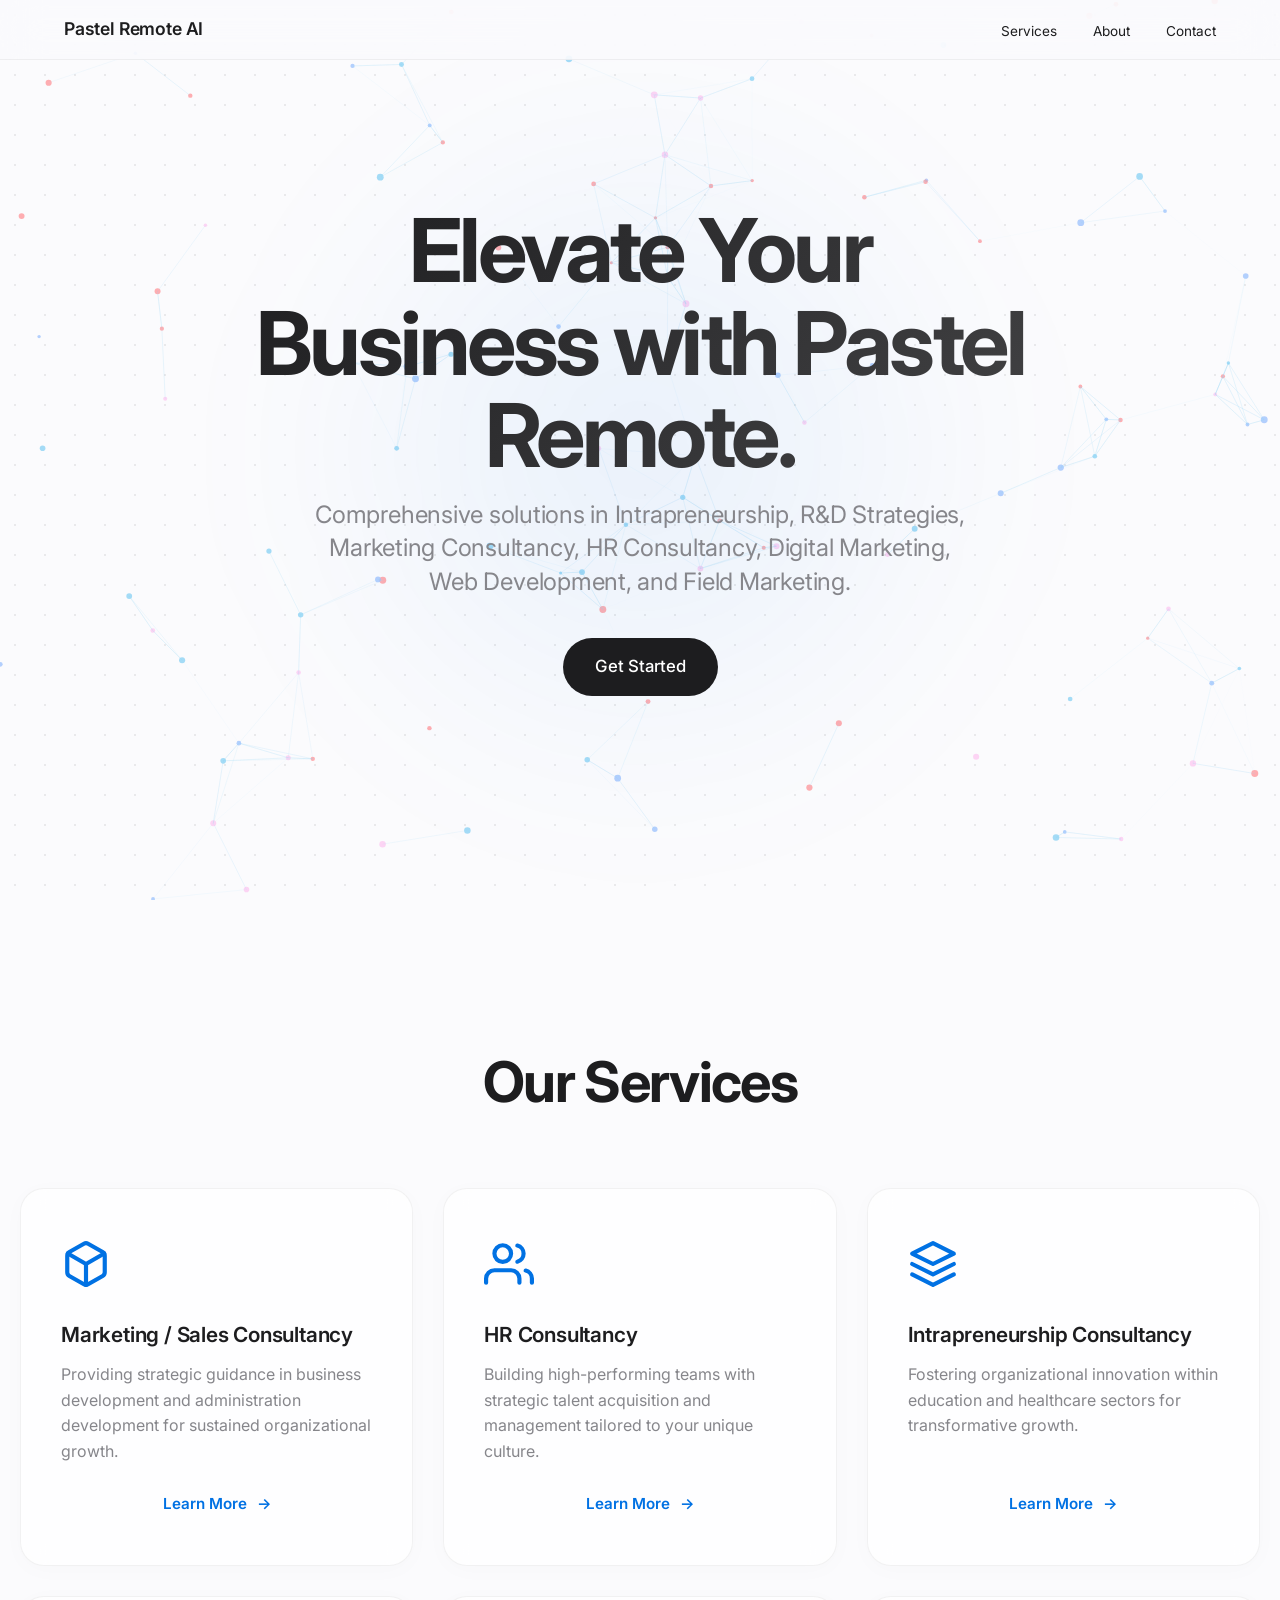
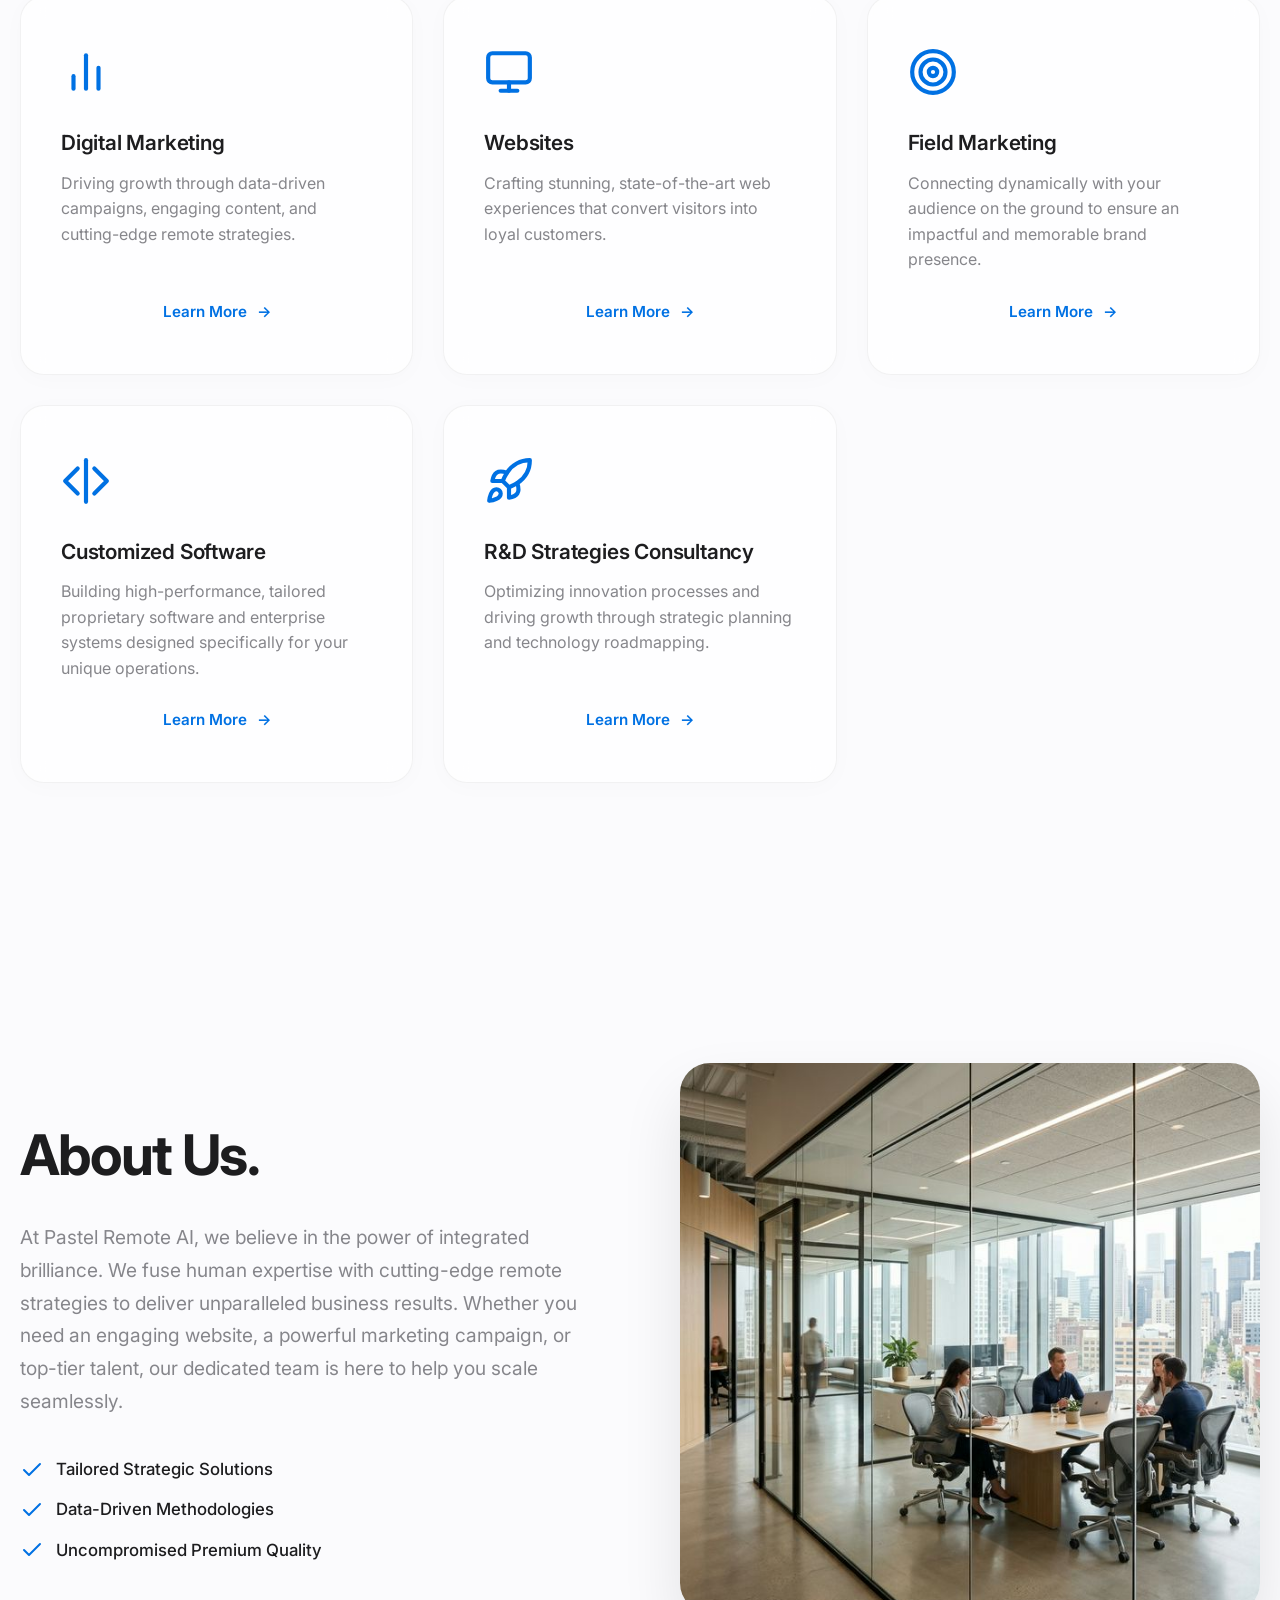
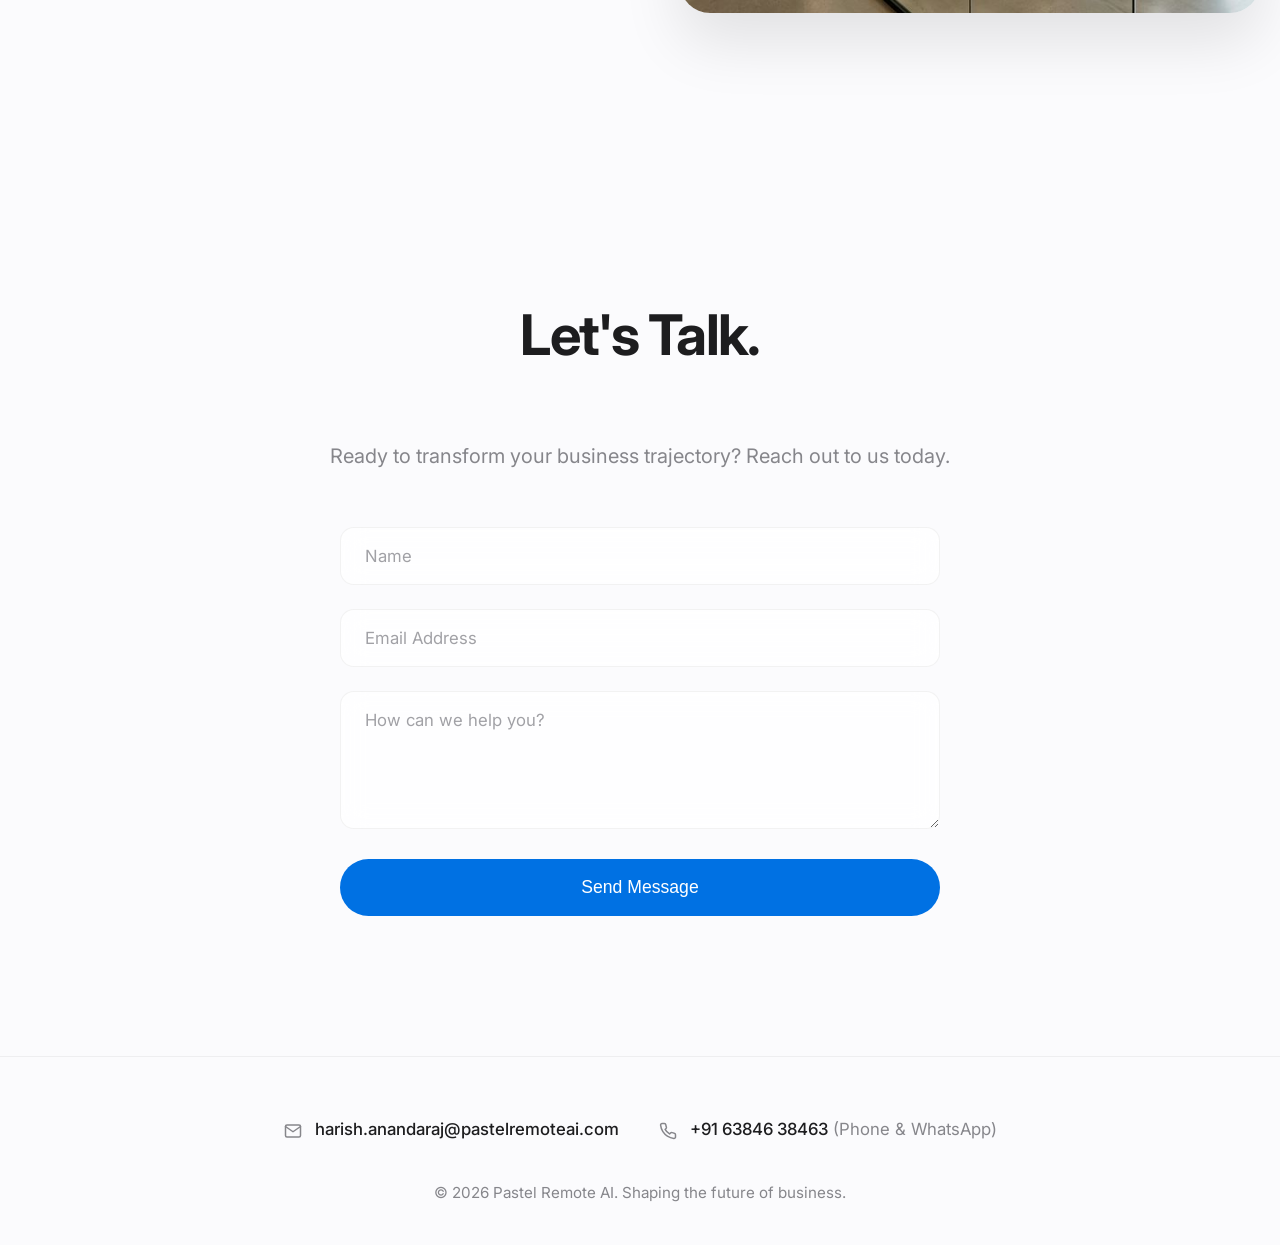
==== commit 97f2c018: "image removal on responsive" ====
--- a/index.html
+++ b/index.html
@@ -43,7 +43,12 @@
     <canvas id="magic-canvas"></canvas>
     <nav class="navbar">
         <div class="logo"><a href="index.html" style="text-decoration:none; color:inherit;">Pastel Remote AI</a></div>
-        <div class="nav-links">
+        <div class="nav-toggle" id="nav-toggle">
+            <span></span>
+            <span></span>
+            <span></span>
+        </div>
+        <div class="nav-links" id="nav-links">
             <a href="#services">Services</a>
             <a href="#about">About</a>
             <a href="#contact">Contact</a>
--- a/style.css
+++ b/style.css
@@ -108,6 +108,25 @@
     font-weight: 600;
     font-size: 1.1rem;
     letter-spacing: -0.01em;
+}
+
+.nav-toggle {
+    display: none;
+    flex-direction: column;
+    justify-content: space-between;
+    width: 24px;
+    height: 18px;
+    cursor: pointer;
+    z-index: 1001;
+}
+
+.nav-toggle span {
+    display: block;
+    height: 2px;
+    width: 100%;
+    background-color: var(--text-main);
+    border-radius: 9px;
+    transition: all 0.3s cubic-bezier(0.16, 1, 0.3, 1);
 }
 
 .nav-links a {
@@ -511,10 +530,10 @@
         width: 100% !important;
     }
     .about-image {
-        height: 360px;
-    }
-    .about-image[style] {
-        height: 320px !important;
+        display: none !important;
+    }
+    img {
+        display: none !important;
     }
     .about[style] {
         padding-top: 30px !important;
@@ -531,8 +550,48 @@
         padding-top: 110px;
         padding-bottom: 36px;
     }
+    .nav-toggle {
+        display: flex;
+    }
+
+    .nav-toggle.active span:nth-child(1) {
+        transform: translateY(8px) rotate(45deg);
+    }
+
+    .nav-toggle.active span:nth-child(2) {
+        opacity: 0;
+    }
+
+    .nav-toggle.active span:nth-child(3) {
+        transform: translateY(-8px) rotate(-45deg);
+    }
+
     .nav-links {
-        display: none; /* simple mobile nav exclusion for now */
+        position: fixed;
+        top: 0;
+        right: -100%;
+        width: 100%;
+        height: 100vh;
+        background: var(--nav-bg);
+        backdrop-filter: saturate(180%) blur(24px);
+        -webkit-backdrop-filter: saturate(180%) blur(24px);
+        display: flex;
+        flex-direction: column;
+        justify-content: center;
+        align-items: center;
+        gap: 32px;
+        transition: right 0.5s cubic-bezier(0.16, 1, 0.3, 1);
+        z-index: 999;
+    }
+
+    .nav-links.active {
+        right: 0;
+    }
+
+    .nav-links a {
+        margin: 0;
+        font-size: 1.5rem;
+        font-weight: 500;
     }
     .services-grid {
         grid-template-columns: repeat(auto-fit, minmax(220px, 1fr));
